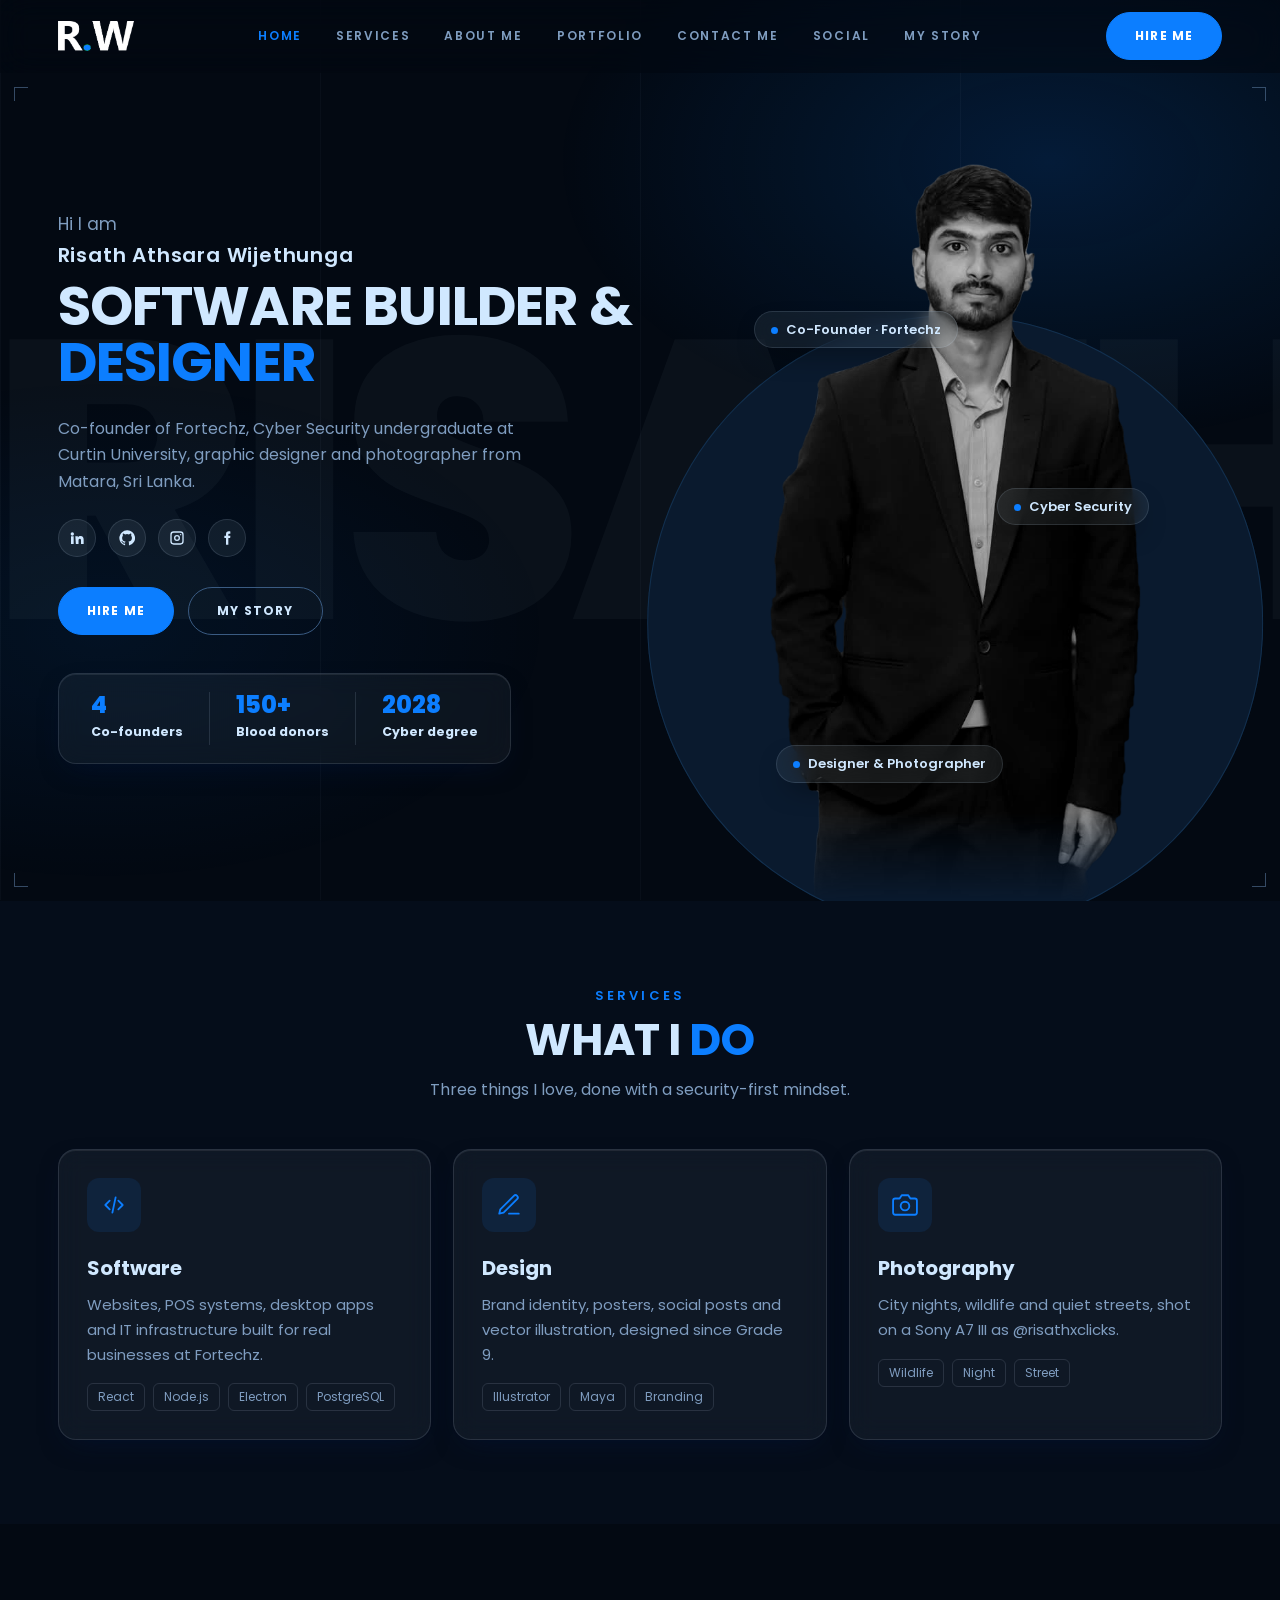
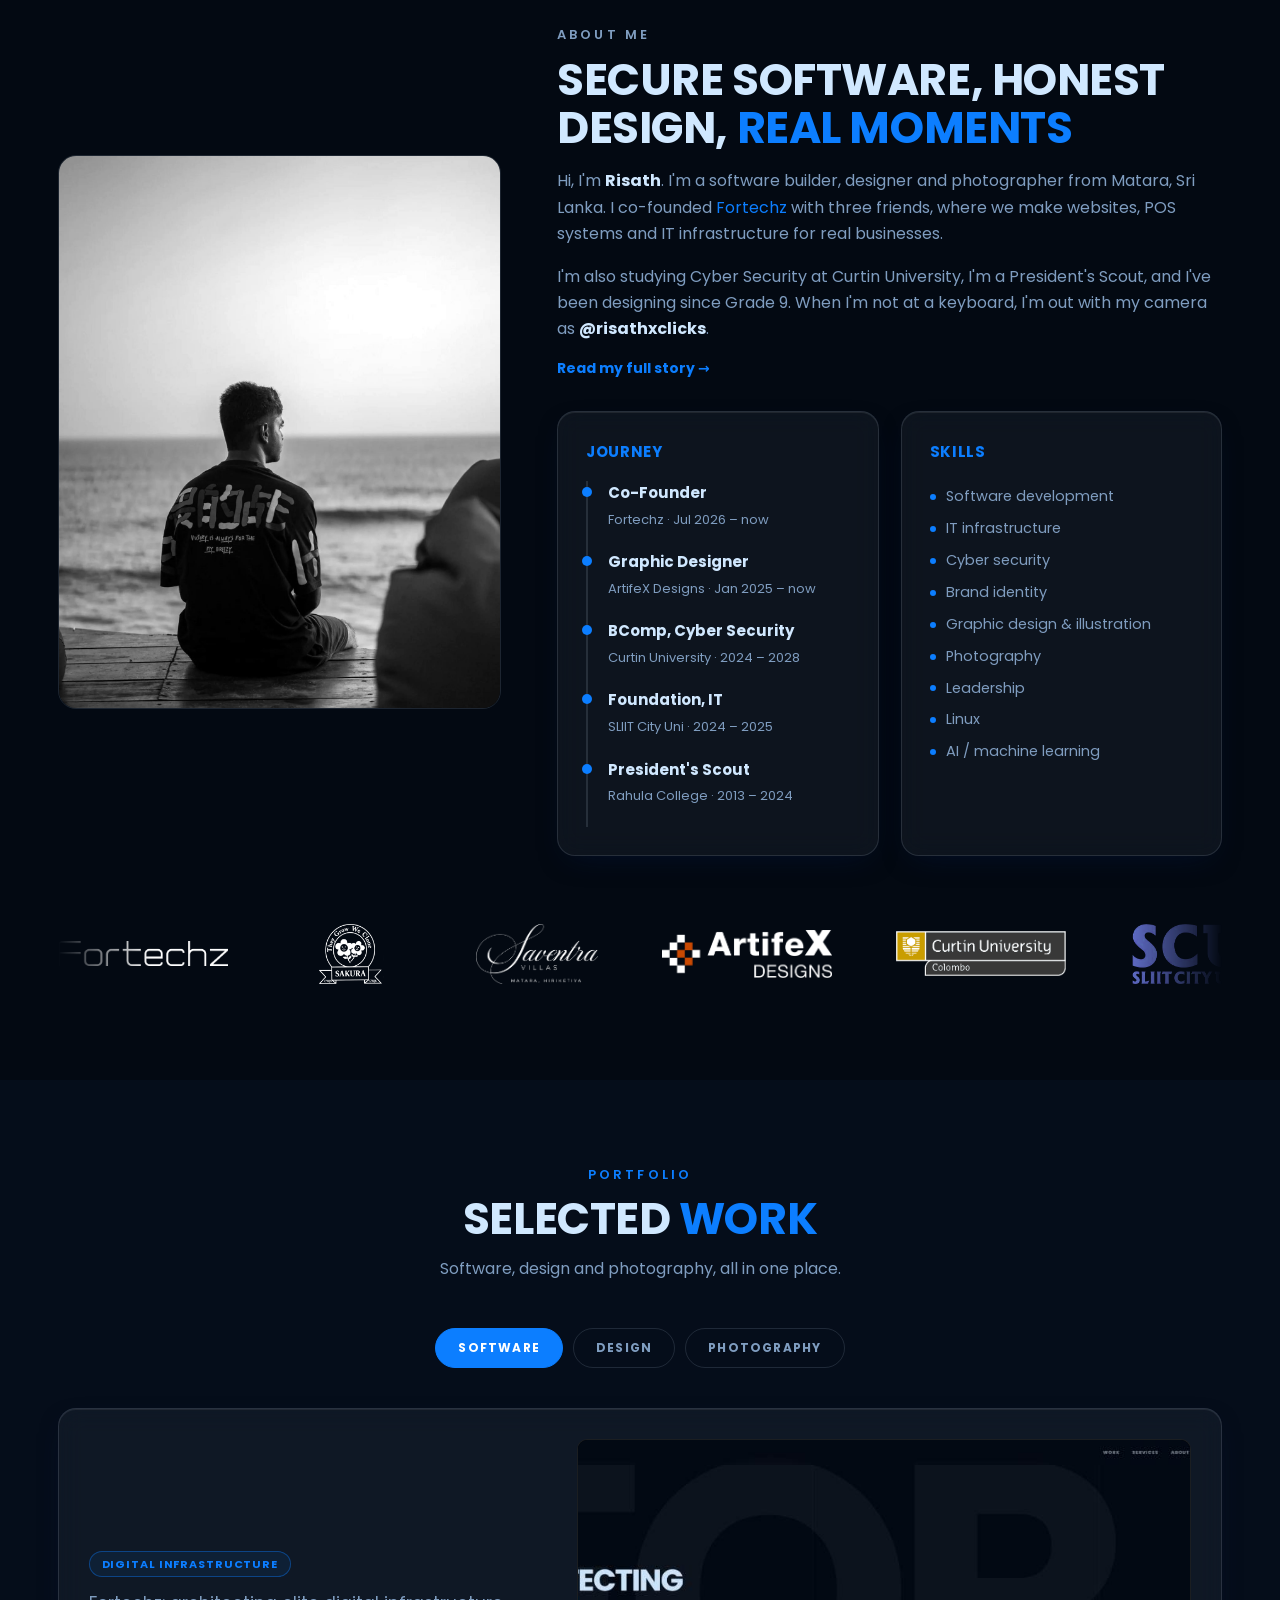
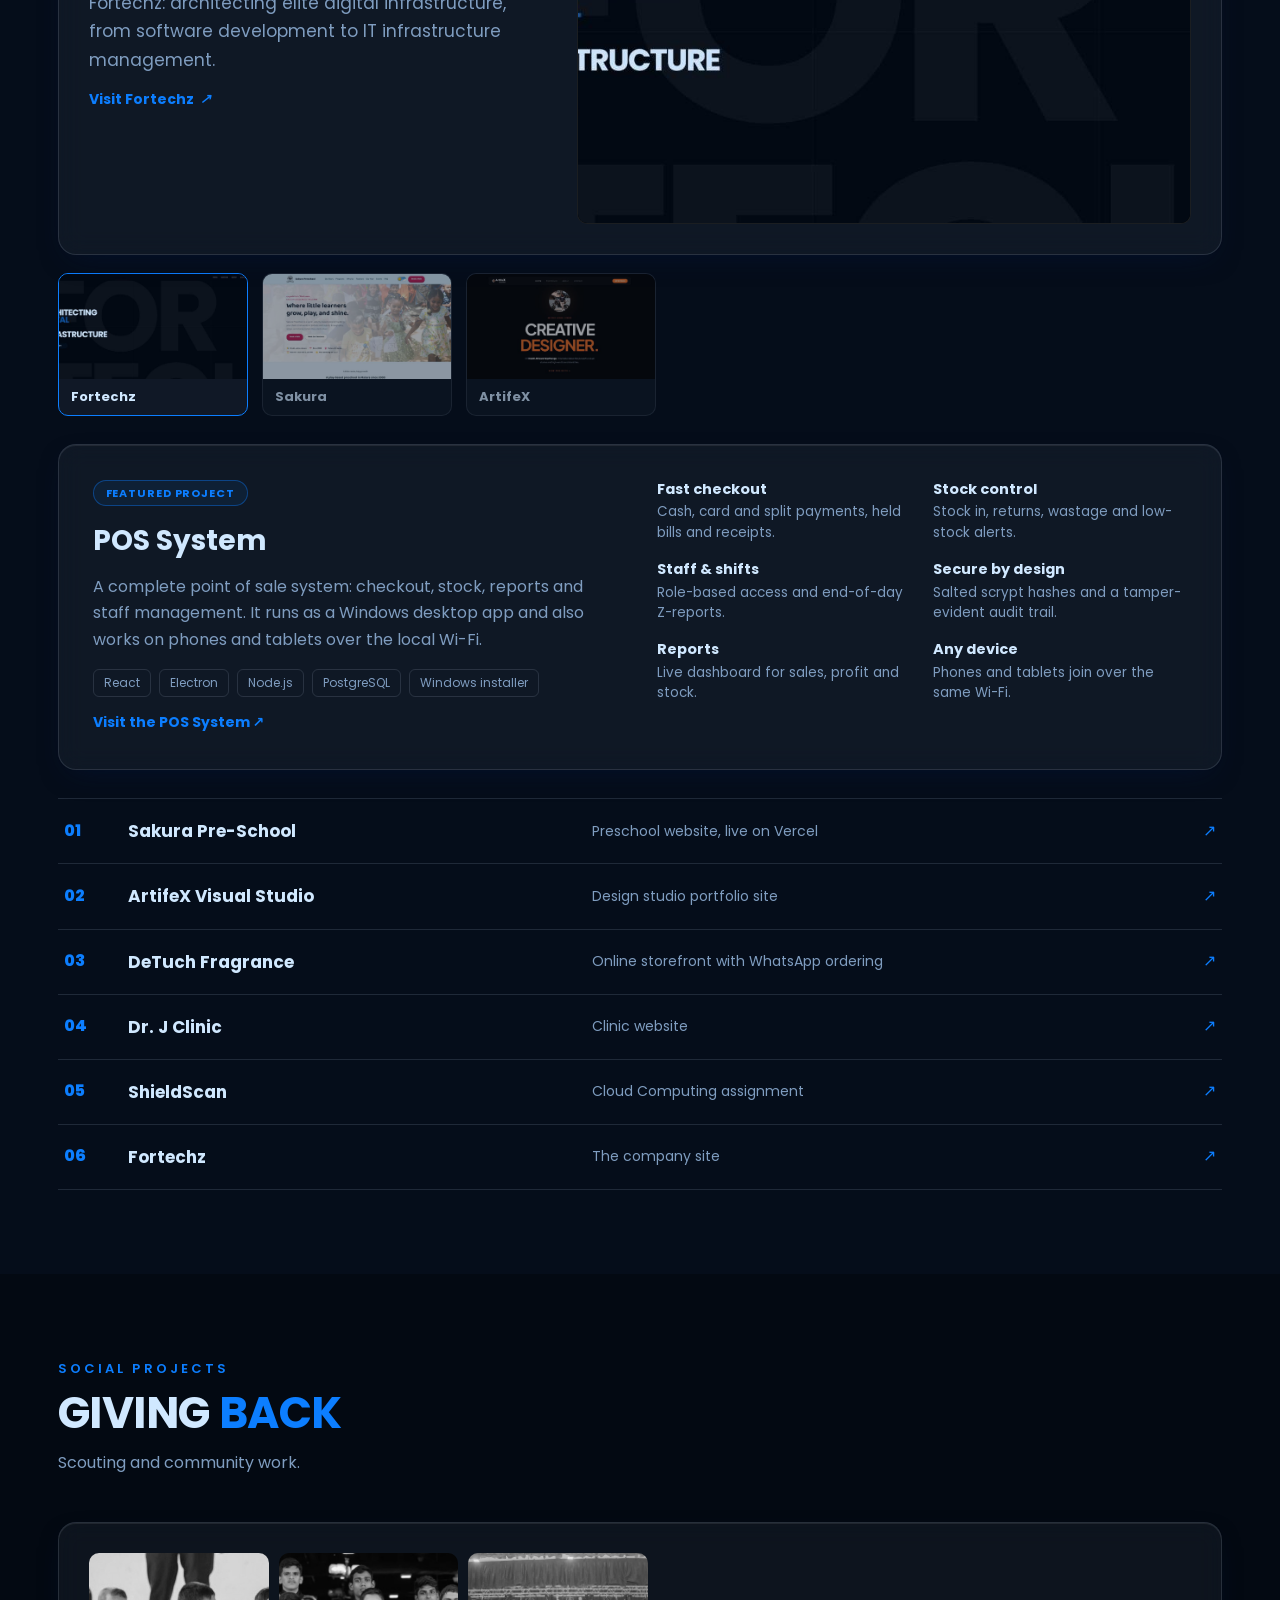
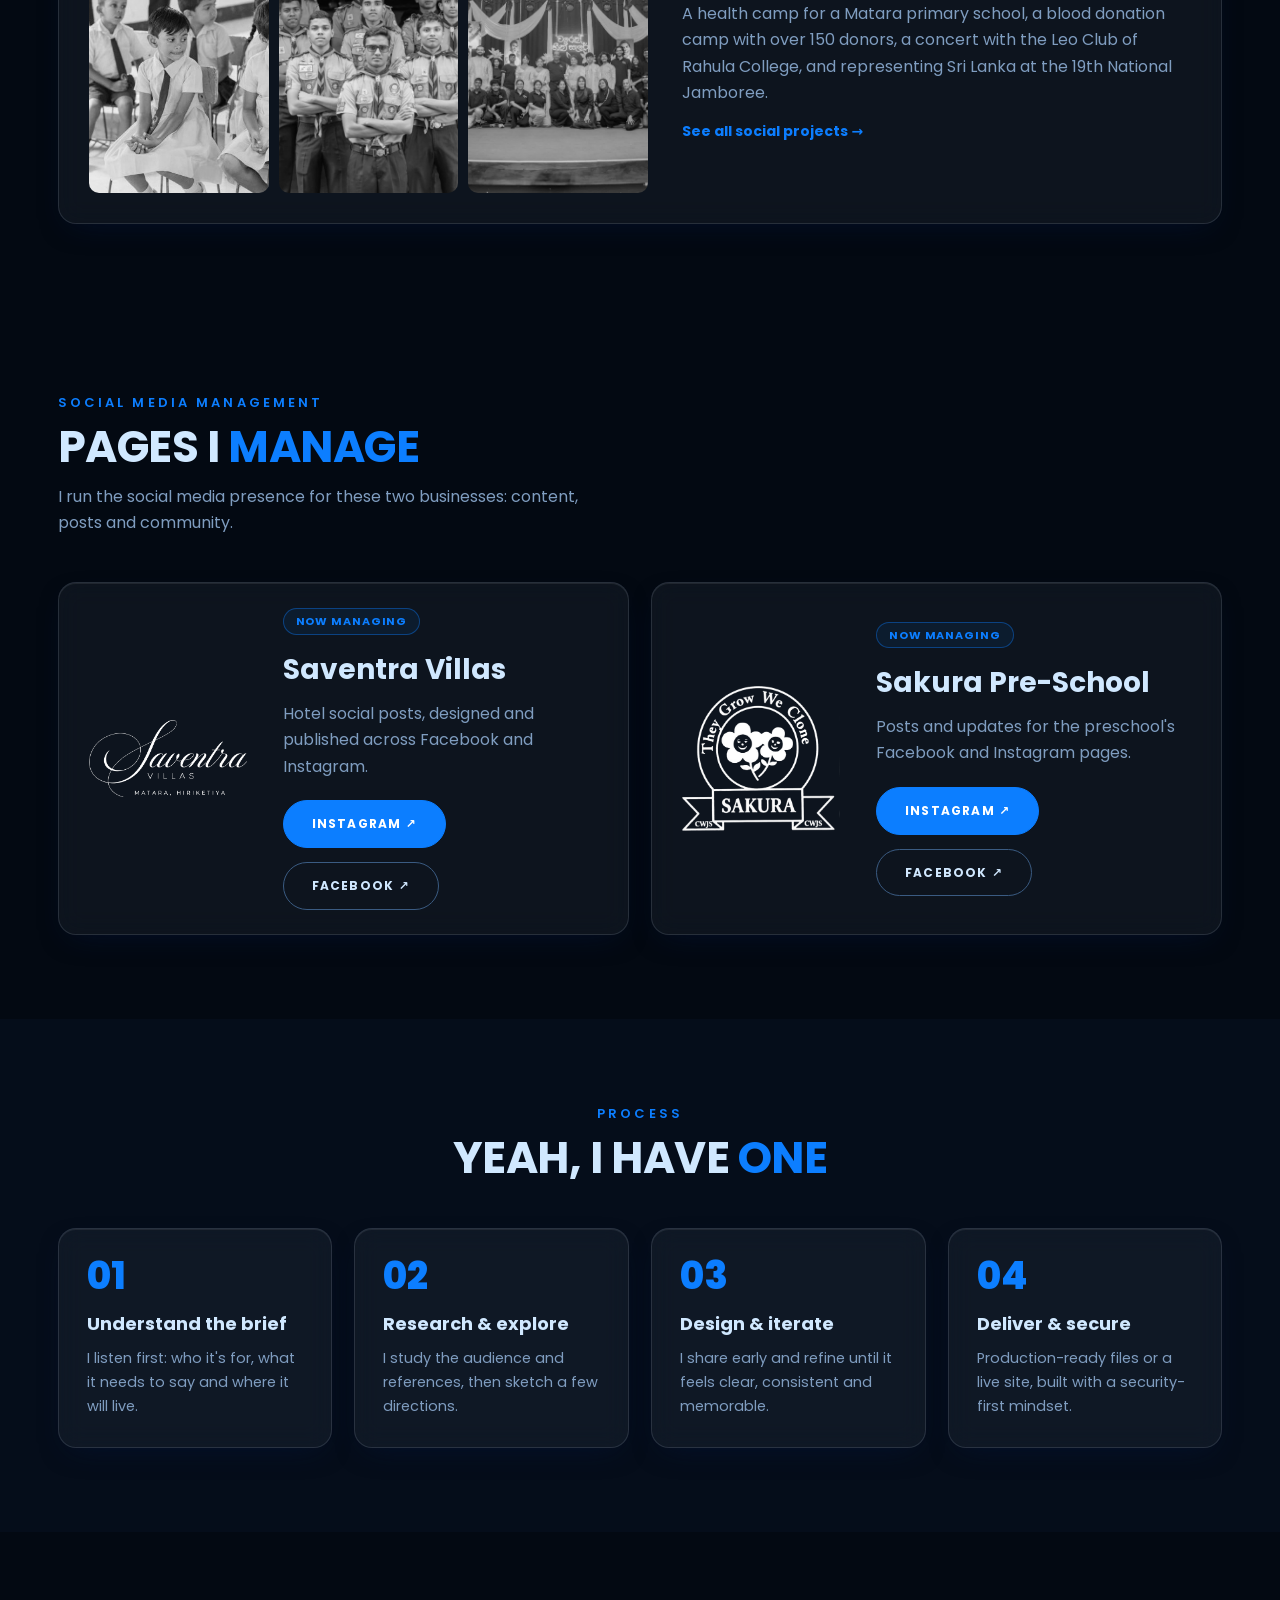
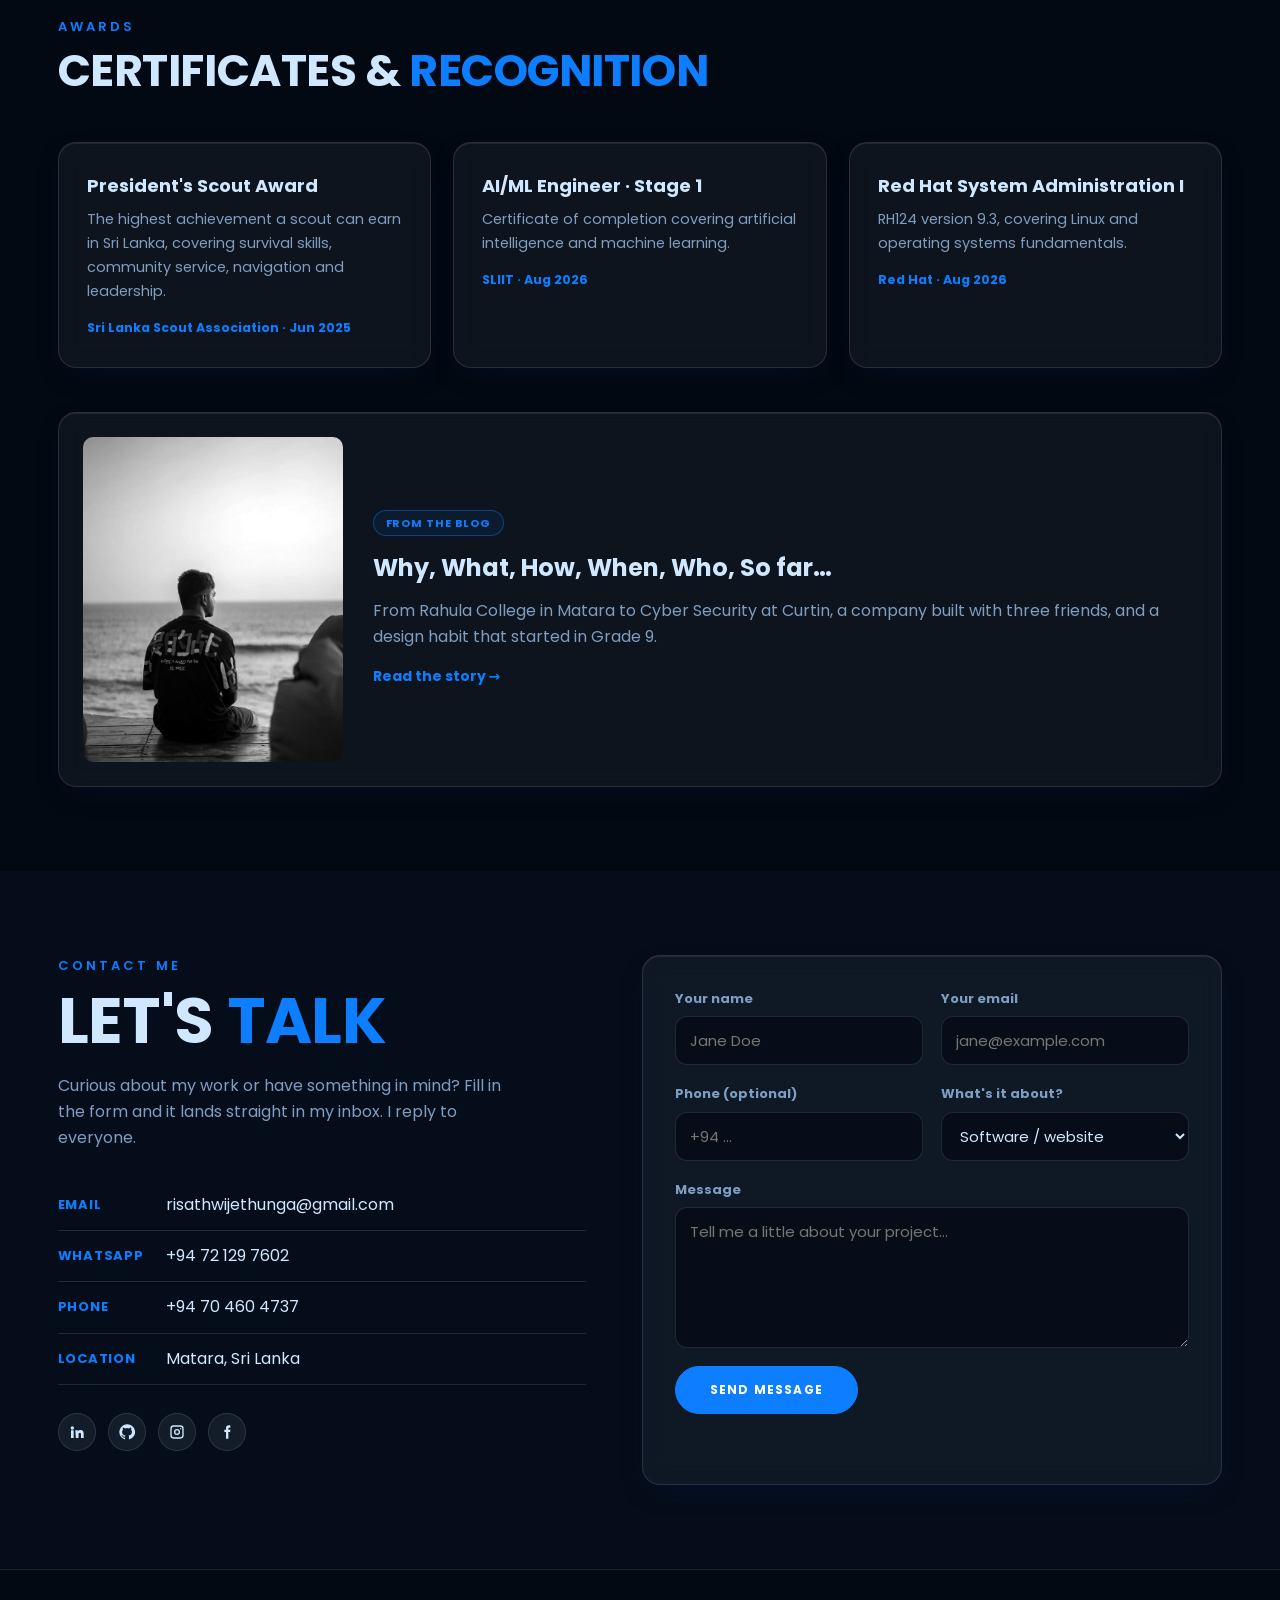
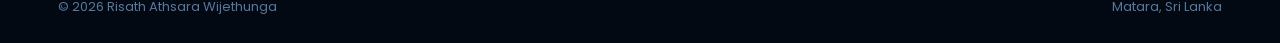
==== index.html @ 49d42651 "Redesign portfolio" ====
<!doctype html>
<html lang="en"><head><meta charset="utf-8"><meta name="viewport" content="width=device-width,initial-scale=1">
<title>Risath Athsara Wijethunga | Portfolio 2026</title>
<meta name="description" content="Risath Athsara Wijethunga is the co-founder of Fortechz, a Cyber Security undergraduate at Curtin University, graphic designer and photographer from Sri Lanka.">
<meta name="author" content="Risath Athsara Wijethunga">
<meta name="theme-color" content="#030912">
<link rel="icon" href="favicon.ico" sizes="any"><link rel="icon" type="image/svg+xml" href="assets/brand/favicon.svg">
<link rel="apple-touch-icon" sizes="180x180" href="assets/brand/apple-touch-icon.png"><link rel="manifest" href="site.webmanifest">
<meta property="og:type" content="website"><meta property="og:title" content="Risath Athsara Wijethunga | Portfolio 2026">
<meta property="og:description" content="Software, design and photography from Sri Lanka."><link rel="preconnect" href="https://fonts.googleapis.com"><link rel="preconnect" href="https://fonts.gstatic.com" crossorigin>
<link href="https://fonts.googleapis.com/css2?family=Poppins:wght@400;500;600;700;800&display=swap" rel="stylesheet">
<link rel="stylesheet" href="main.css">
<!-- seo:start (generated by build-seo.py, do not edit by hand) -->
<link rel="canonical" href="https://risath-portfolio.vercel.app/">
<meta property="og:url" content="https://risath-portfolio.vercel.app/">
<meta property="og:image" content="https://risath-portfolio.vercel.app/assets/brand/og-image.png">
<meta property="og:image:secure_url" content="https://risath-portfolio.vercel.app/assets/brand/og-image.png">
<meta name="twitter:image" content="https://risath-portfolio.vercel.app/assets/brand/og-image.png">
<script type="application/ld+json">{
 "@context": "https://schema.org",
 "@graph": [
  {
   "@type": "WebSite",
   "@id": "https://risath-portfolio.vercel.app/#website",
   "url": "https://risath-portfolio.vercel.app/",
   "name": "Risath Athsara Wijethunga",
   "description": "Risath Athsara Wijethunga is the co-founder of Fortechz, a Cyber Security undergraduate at Curtin University, graphic designer and photographer from Sri Lanka.",
   "inLanguage": "en",
   "publisher": {
    "@id": "https://risath-portfolio.vercel.app/#risath"
   }
  },
  {
   "@type": "ProfilePage",
   "@id": "https://risath-portfolio.vercel.app/#profile",
   "url": "https://risath-portfolio.vercel.app/",
   "name": "Risath Athsara Wijethunga | Co-Founder of Fortechz",
   "isPartOf": {
    "@id": "https://risath-portfolio.vercel.app/#website"
   },
   "mainEntity": {
    "@id": "https://risath-portfolio.vercel.app/#risath"
   },
   "dateModified": "2026-10-18",
   "primaryImageOfPage": {
    "@type": "ImageObject",
    "url": "https://risath-portfolio.vercel.app/assets/brand/og-image.png",
    "width": 1200,
    "height": 630
   }
  },
  {
   "@type": "Person",
   "@id": "https://risath-portfolio.vercel.app/#risath",
   "name": "Risath Athsara Wijethunga",
   "alternateName": [
    "Risath Wijethunga",
    "R.W",
    "risathxclicks"
   ],
   "jobTitle": "Co-Founder of Fortechz",
   "description": "Risath Athsara Wijethunga is the co-founder of Fortechz, a Cyber Security undergraduate at Curtin University, graphic designer and photographer from Sri Lanka.",
   "url": "https://risath-portfolio.vercel.app/",
   "image": "https://risath-portfolio.vercel.app/assets/brand/og-image.png",
   "email": "mailto:risathwijethunga@gmail.com",
   "telephone": "+94704604737",
   "address": {
    "@type": "PostalAddress",
    "addressLocality": "Matara",
    "addressRegion": "Southern Province",
    "addressCountry": "LK"
   },
   "worksFor": {
    "@id": "https://risath-portfolio.vercel.app/#fortechz"
   },
   "alumniOf": [
    {
     "@type": "CollegeOrUniversity",
     "name": "Curtin University"
    },
    {
     "@type": "CollegeOrUniversity",
     "name": "SLIIT City Uni"
    },
    {
     "@type": "School",
     "name": "Rahula College Matara"
    }
   ],
   "hasCredential": [
    {
     "@type": "EducationalOccupationalCredential",
     "name": "President's Scout Award",
     "recognizedBy": {
      "@type": "Organization",
      "name": "Sri Lanka Scout Association"
     }
    },
    {
     "@type": "EducationalOccupationalCredential",
     "name": "AI/ML Engineer - Stage 1",
     "recognizedBy": {
      "@type": "Organization",
      "name": "SLIIT"
     }
    },
    {
     "@type": "EducationalOccupationalCredential",
     "name": "Red Hat System Administration I (RH124)",
     "recognizedBy": {
      "@type": "Organization",
      "name": "Red Hat"
     }
    }
   ],
   "knowsAbout": [
    "Software development",
    "Digital infrastructure",
    "IT infrastructure management",
    "Cyber security",
    "Linux",
    "Java",
    "JavaScript",
    "React",
    "Node.js",
    "PostgreSQL",
    "Graphic design",
    "Brand identity",
    "Photography"
   ],
   "sameAs": [
    "https://www.linkedin.com/in/risath-athsara-wijethunga-007844340/",
    "https://github.com/RisathW",
    "https://www.instagram.com/risathxclicks/",
    "https://www.instagram.com/itz.r1sath",
    "https://www.facebook.com/profile.php?id=100069518536727",
    "https://fortechz.com/",
    "https://risathw.github.io/artifex.github.io/"
   ]
  },
  {
   "@type": "Organization",
   "@id": "https://risath-portfolio.vercel.app/#fortechz",
   "name": "Fortechz",
   "url": "https://fortechz.com/",
   "description": "Architecting elite digital infrastructure: software, websites and POS systems.",
   "founder": {
    "@id": "https://risath-portfolio.vercel.app/#risath"
   },
   "logo": "https://risath-portfolio.vercel.app/assets/logos/fortechz.png"
  },
  {
   "@type": "ItemList",
   "name": "Projects built at Fortechz",
   "itemListElement": [
    {
     "@type": "ListItem",
     "position": 1,
     "item": {
      "@type": "SoftwareApplication",
      "name": "POS System",
      "description": "Point of sale system with checkout, stock control, staff and shift management and reports, as a Windows desktop app that also works on phones and tablets.",
      "applicationCategory": "BusinessApplication",
      "operatingSystem": "Windows",
      "creator": {
       "@id": "https://risath-portfolio.vercel.app/#fortechz"
      }
     }
    },
    {
     "@type": "ListItem",
     "position": 2,
     "item": {
      "@type": "WebSite",
      "name": "Sakura Pre-School",
      "url": "https://sakura-pre-school.vercel.app/",
      "description": "Website for a play-based preschool in Matara, Sri Lanka.",
      "creator": {
       "@id": "https://risath-portfolio.vercel.app/#fortechz"
      }
     }
    },
    {
     "@type": "ListItem",
     "position": 3,
     "item": {
      "@type": "WebSite",
      "name": "ArtifeX Designs",
      "url": "https://risathw.github.io/artifex.github.io/",
      "description": "Graphic design studio portfolio website.",
      "creator": {
       "@id": "https://risath-portfolio.vercel.app/#fortechz"
      }
     }
    },
    {
     "@type": "ListItem",
     "position": 4,
     "item": {
      "@type": "WebSite",
      "name": "DeTuch Fragrance",
      "url": "https://risathw.github.io/DeTuch_Fragrance/",
      "description": "Online fragrance storefront with WhatsApp ordering.",
      "creator": {
       "@id": "https://risath-portfolio.vercel.app/#fortechz"
      }
     }
    }
   ]
  },
  {
   "@type": "ImageGallery",
   "name": "Visual portfolio: graphic design by Risath Athsara Wijethunga",
   "creator": {
    "@id": "https://risath-portfolio.vercel.app/#risath"
   },
   "image": [
    {
     "@type": "ImageObject",
     "contentUrl": "https://risath-portfolio.vercel.app/assets/work/kuweni.jpg",
     "name": "Kuweni The Musical",
     "caption": "Kuweni The Musical",
     "creator": {
      "@id": "https://risath-portfolio.vercel.app/#risath"
     }
    },
    {
     "@type": "ImageObject",
     "contentUrl": "https://risath-portfolio.vercel.app/assets/work/lewis-hamilton.jpg",
     "name": "Lewis Hamilton · Ferrari",
     "caption": "Lewis Hamilton · Ferrari",
     "creator": {
      "@id": "https://risath-portfolio.vercel.app/#risath"
     }
    },
    {
     "@type": "ImageObject",
     "contentUrl": "https://risath-portfolio.vercel.app/assets/work/saventra-stay.jpg",
     "name": "Saventra Villas · Stay With Us",
     "caption": "Saventra Villas · Stay With Us",
     "creator": {
      "@id": "https://risath-portfolio.vercel.app/#risath"
     }
    },
    {
     "@type": "ImageObject",
     "contentUrl": "https://risath-portfolio.vercel.app/assets/work/travel-destination-banner.jpg",
     "name": "Travel Destination",
     "caption": "Travel Destination",
     "creator": {
      "@id": "https://risath-portfolio.vercel.app/#risath"
     }
    },
    {
     "@type": "ImageObject",
     "contentUrl": "https://risath-portfolio.vercel.app/assets/work/rahula-scout-jamboree.jpg",
     "name": "Rahula Scout Contingent",
     "caption": "Rahula Scout Contingent",
     "creator": {
      "@id": "https://risath-portfolio.vercel.app/#risath"
     }
    },
    {
     "@type": "ImageObject",
     "contentUrl": "https://risath-portfolio.vercel.app/assets/work/maduranga-dance-academy.jpg",
     "name": "Maduranga Dance Academy",
     "caption": "Maduranga Dance Academy",
     "creator": {
      "@id": "https://risath-portfolio.vercel.app/#risath"
     }
    },
    {
     "@type": "ImageObject",
     "contentUrl": "https://risath-portfolio.vercel.app/assets/work/saventra-home.jpg",
     "name": "Saventra Villas · Feel At Home",
     "caption": "Saventra Villas · Feel At Home",
     "creator": {
      "@id": "https://risath-portfolio.vercel.app/#risath"
     }
    },
    {
     "@type": "ImageObject",
     "contentUrl": "https://risath-portfolio.vercel.app/assets/work/supra.jpg",
     "name": "Supra MK4",
     "caption": "Supra MK4",
     "creator": {
      "@id": "https://risath-portfolio.vercel.app/#risath"
     }
    },
    {
     "@type": "ImageObject",
     "contentUrl": "https://risath-portfolio.vercel.app/assets/work/rahula-band-certificate.jpg",
     "name": "Rahula Western Band",
     "caption": "Rahula Western Band",
     "creator": {
      "@id": "https://risath-portfolio.vercel.app/#risath"
     }
    },
    {
     "@type": "ImageObject",
     "contentUrl": "https://risath-portfolio.vercel.app/assets/work/dilshan.jpg",
     "name": "Dilshan Abeygunawardana",
     "caption": "Dilshan Abeygunawardana",
     "creator": {
      "@id": "https://risath-portfolio.vercel.app/#risath"
     }
    },
    {
     "@type": "ImageObject",
     "contentUrl": "https://risath-portfolio.vercel.app/assets/work/illustrator-art.jpg",
     "name": "Illustrator Art",
     "caption": "Illustrator Art",
     "creator": {
      "@id": "https://risath-portfolio.vercel.app/#risath"
     }
    }
   ]
  },
  {
   "@type": "ImageGallery",
   "name": "Photography by @risathxclicks",
   "creator": {
    "@id": "https://risath-portfolio.vercel.app/#risath"
   },
   "image": [
    {
     "@type": "ImageObject",
     "contentUrl": "https://risath-portfolio.vercel.app/assets/photography/dsc03773.jpg",
     "name": "Jeep safari",
     "caption": "Jeep safari",
     "creator": {
      "@id": "https://risath-portfolio.vercel.app/#risath"
     }
    },
    {
     "@type": "ImageObject",
     "contentUrl": "https://risath-portfolio.vercel.app/assets/photography/dsc03840.jpg",
     "name": "Gentle giant",
     "caption": "Gentle giant",
     "creator": {
      "@id": "https://risath-portfolio.vercel.app/#risath"
     }
    },
    {
     "@type": "ImageObject",
     "contentUrl": "https://risath-portfolio.vercel.app/assets/photography/dsc03472.jpg",
     "name": "Night market",
     "caption": "Night market",
     "creator": {
      "@id": "https://risath-portfolio.vercel.app/#risath"
     }
    },
    {
     "@type": "ImageObject",
     "contentUrl": "https://risath-portfolio.vercel.app/assets/photography/dsc03599.jpg",
     "name": "Vesak lanterns",
     "caption": "Vesak lanterns",
     "creator": {
      "@id": "https://risath-portfolio.vercel.app/#risath"
     }
    },
    {
     "@type": "ImageObject",
     "contentUrl": "https://risath-portfolio.vercel.app/assets/photography/dsc03462.jpg",
     "name": "Promenade lights",
     "caption": "Promenade lights",
     "creator": {
      "@id": "https://risath-portfolio.vercel.app/#risath"
     }
    },
    {
     "@type": "ImageObject",
     "contentUrl": "https://risath-portfolio.vercel.app/assets/photography/dsc03439.jpg",
     "name": "Street at dusk",
     "caption": "Street at dusk",
     "creator": {
      "@id": "https://risath-portfolio.vercel.app/#risath"
     }
    },
    {
     "@type": "ImageObject",
     "contentUrl": "https://risath-portfolio.vercel.app/assets/photography/dsc03443.jpg",
     "name": "Evening ride by the sea",
     "caption": "Evening ride by the sea",
     "creator": {
      "@id": "https://risath-portfolio.vercel.app/#risath"
     }
    },
    {
     "@type": "ImageObject",
     "contentUrl": "https://risath-portfolio.vercel.app/assets/photography/dsc03494.jpg",
     "name": "City after dark",
     "caption": "City after dark",
     "creator": {
      "@id": "https://risath-portfolio.vercel.app/#risath"
     }
    },
    {
     "@type": "ImageObject",
     "contentUrl": "https://risath-portfolio.vercel.app/assets/photography/dsc03630.jpg",
     "name": "Lantern glow",
     "caption": "Lantern glow",
     "creator": {
      "@id": "https://risath-portfolio.vercel.app/#risath"
     }
    },
    {
     "@type": "ImageObject",
     "contentUrl": "https://risath-portfolio.vercel.app/assets/photography/dsc03860.jpg",
     "name": "Framing the lake",
     "caption": "Framing the lake",
     "creator": {
      "@id": "https://risath-portfolio.vercel.app/#risath"
     }
    }
   ]
  }
 ]
}</script>
<!-- seo:end -->
</head><body>
<a class="skip" href="#services">Skip to content</a>
<header class="nav"><div class="wrap">
 <a href="index.html" class="logo" aria-label="Home"><img src="assets/brand/logo-mark-blue.png" alt="R.W"></a>
 <nav class="menu" id="menu" aria-label="Main"><a href="#home">Home</a><a href="#services">Services</a><a href="#about">About me</a><a href="#portfolio">Portfolio</a><a href="#contact">Contact me</a><a href="social.html">Social</a><a href="blog.html">My story</a></nav>
 <a class="btn" href="#contact">Hire Me</a>
 <button class="burger" id="burger" aria-label="Menu" aria-expanded="false"><i></i><i></i></button>
</div></header>

<main>
<section id="home" class="hero"><span class="ghostw" aria-hidden="true">RISATH</span><div class="wrap">
 <div>
  <p class="hi">Hi I am</p>
  <p class="name">Risath Athsara Wijethunga</p>
  <h1 class="role">Software Builder &amp; <span>Designer</span></h1>
  <p class="lead">Co-founder of Fortechz, Cyber Security undergraduate at Curtin University, graphic designer and photographer from Matara, Sri Lanka.</p>
  <div class="soc"><a href="https://www.linkedin.com/in/risath-athsara-wijethunga-007844340/" target="_blank" rel="noopener" aria-label="LinkedIn"><svg viewBox="0 0 24 24"><path d="M4.98 3.5a2.5 2.5 0 11-.02 5 2.5 2.5 0 01.02-5zM3 9.5h4V21H3zM9.5 9.5h3.8v1.6h.1c.5-1 1.8-2 3.8-2 4 0 4.8 2.6 4.8 6V21h-4v-5.1c0-1.2 0-2.8-1.7-2.8s-2 1.3-2 2.7V21h-4z"/></svg></a><a href="https://github.com/RisathW" target="_blank" rel="noopener" aria-label="GitHub"><svg viewBox="0 0 24 24"><path d="M12 .5a11.5 11.5 0 00-3.64 22.41c.58.1.79-.25.79-.56v-2c-3.2.7-3.88-1.37-3.88-1.37-.52-1.33-1.28-1.69-1.28-1.69-1.04-.71.08-.7.08-.7 1.15.08 1.76 1.19 1.76 1.19 1.03 1.76 2.7 1.25 3.35.96.1-.75.4-1.25.73-1.54-2.55-.29-5.24-1.28-5.24-5.68 0-1.25.45-2.28 1.19-3.08-.12-.29-.52-1.46.11-3.05 0 0 .97-.31 3.17 1.18a11 11 0 015.78 0c2.2-1.49 3.17-1.18 3.17-1.18.63 1.59.23 2.76.11 3.05.74.8 1.19 1.83 1.19 3.08 0 4.41-2.7 5.38-5.26 5.67.41.36.78 1.06.78 2.14v3.17c0 .31.21.67.8.56A11.5 11.5 0 0012 .5z"/></svg></a><a href="https://www.instagram.com/itz.r1sath" target="_blank" rel="noopener" aria-label="Instagram"><svg viewBox="0 0 24 24"><path d="M7 2h10a5 5 0 015 5v10a5 5 0 01-5 5H7a5 5 0 01-5-5V7a5 5 0 015-5zm0 2a3 3 0 00-3 3v10a3 3 0 003 3h10a3 3 0 003-3V7a3 3 0 00-3-3zm5 3.5A4.5 4.5 0 1112 16.5 4.5 4.5 0 0112 7.5zm0 2A2.5 2.5 0 1012 14.5 2.5 2.5 0 0012 9.5zM17.5 6a1 1 0 110 2 1 1 0 010-2z"/></svg></a><a href="https://www.facebook.com/profile.php?id=100069518536727" target="_blank" rel="noopener" aria-label="Facebook"><svg viewBox="0 0 24 24"><path d="M14 8.5V6.8c0-.8.2-1.3 1.4-1.3H17V2.2C16.7 2.2 15.7 2 14.6 2 12.2 2 10.5 3.5 10.5 6.2v2.3H8V12h2.5v10H14V12h2.7l.4-3.5z"/></svg></a></div>
  <div class="cta"><a class="btn" href="#contact">Hire Me</a><a class="btn line" href="blog.html">My Story</a></div>
  <div class="stats"><div><b>4</b><span>Co-founders</span></div><div><b>150+</b><span>Blood donors</span></div><div><b>2028</b><span>Cyber degree</span></div></div>
 </div>
 <div class="portrait">
  <img src="assets/images/photo-hero.png" alt="Risath Athsara Wijethunga">
  <span class="badge b1">Co-Founder · Fortechz</span><span class="badge b2">Cyber Security</span><span class="badge b3">Designer &amp; Photographer</span>
 </div>
</div></section>

<section id="services" class="alt"><div class="wrap">
 <div class="head mid rv"><p class="eyebrow">Services</p><h2 class="h2">What I <em>do</em></h2><p class="sub">Three things I love, done with a security-first mindset.</p></div>
 <div class="grid3">
  <article class="card svc hov rv"><span class="ico"><svg viewBox="0 0 24 24"><path d="M8 8l-4 4 4 4M16 8l4 4-4 4M13.5 5l-3 14"/></svg></span><h3>Software</h3><p>Websites, POS systems, desktop apps and IT infrastructure built for real businesses at Fortechz.</p><div class="chips"><span>React</span><span>Node.js</span><span>Electron</span><span>PostgreSQL</span></div></article>
  <article class="card svc hov rv"><span class="ico"><svg viewBox="0 0 24 24"><path d="M12 20h9"/><path d="M16.5 3.5a2.1 2.1 0 013 3L7 19l-4 1 1-4z"/></svg></span><h3>Design</h3><p>Brand identity, posters, social posts and vector illustration, designed since Grade 9.</p><div class="chips"><span>Illustrator</span><span>Maya</span><span>Branding</span></div></article>
  <article class="card svc hov rv"><span class="ico"><svg viewBox="0 0 24 24"><path d="M23 19a2 2 0 01-2 2H3a2 2 0 01-2-2V8a2 2 0 012-2h4l2-3h6l2 3h4a2 2 0 012 2z"/><circle cx="12" cy="13" r="4"/></svg></span><h3>Photography</h3><p>City nights, wildlife and quiet streets, shot on a Sony A7 III as @risathxclicks.</p><div class="chips"><span>Wildlife</span><span>Night</span><span>Street</span></div></article>
 </div>
</div></section>

<section id="about"><div class="wrap">
 <div class="about">
  <figure class="rv"><img src="assets/images/sunset-gray.jpg" alt="Risath looking out at the sea at sunset" loading="lazy"></figure>
  <div class="rv">
   <p class="eyebrow">About me</p><h2 class="h2">Secure software, honest design, <em>real moments</em></h2>
   <p>Hi, I'm <b>Risath</b>. I'm a software builder, designer and photographer from Matara, Sri Lanka. I co-founded <a href="https://fortechz.com/" target="_blank" rel="noopener">Fortechz</a> with three friends, where we make websites, POS systems and IT infrastructure for real businesses.</p>
   <p>I'm also studying Cyber Security at Curtin University, I'm a President's Scout, and I've been designing since Grade 9. When I'm not at a keyboard, I'm out with my camera as <b>@risathxclicks</b>.</p>
   <a class="more" href="blog.html">Read my full story →</a>
   <div class="two">
    <div class="card"><h4>JOURNEY</h4><ul class="tl">
     <li><b>Co-Founder</b><span>Fortechz · Jul 2026 – now</span></li>
     <li><b>Graphic Designer</b><span>ArtifeX Designs · Jan 2025 – now</span></li>
     <li><b>BComp, Cyber Security</b><span>Curtin University · 2024 – 2028</span></li>
     <li><b>Foundation, IT</b><span>SLIIT City Uni · 2024 – 2025</span></li>
     <li><b>President's Scout</b><span>Rahula College · 2013 – 2024</span></li></ul></div>
    <div class="card"><h4>SKILLS</h4><ul class="skl"><li>Software development</li><li>IT infrastructure</li><li>Cyber security</li><li>Brand identity</li><li>Graphic design &amp; illustration</li><li>Photography</li><li>Leadership</li><li>Linux</li><li>AI / machine learning</li></ul></div>
   </div>
  </div>
 </div>
 <div class="logos" aria-label="Worked with and studied at"><div class="track"><span class="lt"><img src="assets/logos/ondark/fortechz.png" alt="Fortechz"></span><span class="lt"><img src="assets/logos/ondark/sakura.png" alt="Sakura Pre-School"></span><span class="lt"><img src="assets/logos/ondark/saventra.png" alt="Saventra Villas"></span><span class="lt"><img src="assets/logos/ondark/artifex.png" alt="ArtifeX Designs"></span><span class="lt"><img src="assets/logos/ondark/curtin.png" alt="Curtin University"></span><span class="lt"><img src="assets/logos/ondark/scu.png" alt="SLIIT City Uni"></span><span class="lt"><img src="assets/logos/ondark/sliit.png" alt="SLIIT"></span><span class="lt"><img src="assets/logos/ondark/rahula.png" alt="Rahula College"></span><span class="lt"><img src="assets/logos/ondark/redhat.png" alt="Red Hat"></span><span class="lt"><img src="assets/logos/ondark/fortechz.png" aria-hidden="true" alt="Fortechz"></span><span class="lt"><img src="assets/logos/ondark/sakura.png" aria-hidden="true" alt="Sakura Pre-School"></span><span class="lt"><img src="assets/logos/ondark/saventra.png" aria-hidden="true" alt="Saventra Villas"></span><span class="lt"><img src="assets/logos/ondark/artifex.png" aria-hidden="true" alt="ArtifeX Designs"></span><span class="lt"><img src="assets/logos/ondark/curtin.png" aria-hidden="true" alt="Curtin University"></span><span class="lt"><img src="assets/logos/ondark/scu.png" aria-hidden="true" alt="SLIIT City Uni"></span><span class="lt"><img src="assets/logos/ondark/sliit.png" aria-hidden="true" alt="SLIIT"></span><span class="lt"><img src="assets/logos/ondark/rahula.png" aria-hidden="true" alt="Rahula College"></span><span class="lt"><img src="assets/logos/ondark/redhat.png" aria-hidden="true" alt="Red Hat"></span></div></div>
</div></section>

<section id="portfolio" class="alt"><div class="wrap">
 <div class="head mid rv"><p class="eyebrow">Portfolio</p><h2 class="h2">Selected <em>work</em></h2><p class="sub">Software, design and photography, all in one place.</p></div>
 <div class="tabs"><button class="on" data-t="t-sw">Software</button><button data-t="t-ds">Design</button><button data-t="t-ph">Photography</button></div>

 <div class="pane on" id="t-sw">
  <div class="card show">
   <div><span class="tagp" id="s-tag">Digital infrastructure</span><p id="s-text">Fortechz: architecting elite digital infrastructure, from software development to IT infrastructure management.</p><a class="more" id="s-link" href="https://fortechz.com/" target="_blank" rel="noopener">Visit Fortechz <i>↗</i></a></div>
   <div class="show-vis"><img id="s-img" src="assets/screenshots/fortechz.jpg" alt="Project screenshot"></div>
  </div>
  <div class="thumbs" id="thumbs">
   <button class="on" data-i="0"><img src="assets/screenshots/fortechz.jpg" alt=""><span>Fortechz</span></button>
   <button data-i="1"><img src="assets/screenshots/sakura.jpg" alt=""><span>Sakura</span></button>
   <button data-i="2"><img src="assets/screenshots/artifex.jpg" alt=""><span>ArtifeX</span></button>
  </div>
  <div class="card pos">
   <div><span class="tagp">Featured project</span><h3>POS System</h3>
    <p>A complete point of sale system: checkout, stock, reports and staff management. It runs as a Windows desktop app and also works on phones and tablets over the local Wi-Fi.</p>
    <div class="chips"><span>React</span><span>Electron</span><span>Node.js</span><span>PostgreSQL</span><span>Windows installer</span></div>
    <a class="more" href="https://fortechz.com/services/pos-systems/experience" target="_blank" rel="noopener">Visit the POS System ↗</a></div>
   <ul class="feat"><li><b>Fast checkout</b>Cash, card and split payments, held bills and receipts.</li><li><b>Stock control</b>Stock in, returns, wastage and low-stock alerts.</li><li><b>Staff &amp; shifts</b>Role-based access and end-of-day Z-reports.</li><li><b>Secure by design</b>Salted scrypt hashes and a tamper-evident audit trail.</li><li><b>Reports</b>Live dashboard for sales, profit and stock.</li><li><b>Any device</b>Phones and tablets join over the same Wi-Fi.</li></ul>
  </div>
  <div class="rows">
   <a href="https://sakura-pre-school.vercel.app/" target="_blank" rel="noopener"><i>01</i><b>Sakura Pre-School</b><span>Preschool website, live on Vercel</span><em>↗</em></a>
   <a href="https://risathw.github.io/artifex.github.io/" target="_blank" rel="noopener"><i>02</i><b>ArtifeX Visual Studio</b><span>Design studio portfolio site</span><em>↗</em></a>
   <a href="https://risathw.github.io/DeTuch_Fragrance/" target="_blank" rel="noopener"><i>03</i><b>DeTuch Fragrance</b><span>Online storefront with WhatsApp ordering</span><em>↗</em></a>
   <a href="https://github.com/RisathW/dr-j-clinic" target="_blank" rel="noopener"><i>04</i><b>Dr. J Clinic</b><span>Clinic website</span><em>↗</em></a>
   <a href="https://github.com/RisathW/ShieldScan" target="_blank" rel="noopener"><i>05</i><b>ShieldScan</b><span>Cloud Computing assignment</span><em>↗</em></a>
   <a href="https://fortechz.com/" target="_blank" rel="noopener"><i>06</i><b>Fortechz</b><span>The company site</span><em>↗</em></a>
  </div>
 </div>

 <div class="pane" id="t-ds"><div class="dgrid"><figure data-full="assets/work/kuweni.jpg"><img src="assets/work/kuweni.jpg" alt="Kuweni The Musical"><figcaption><b>Kuweni The Musical</b><span>Cover artwork</span></figcaption></figure><figure data-full="assets/work/lewis-hamilton.jpg"><img src="assets/work/lewis-hamilton.jpg" alt="Lewis Hamilton · Ferrari"><figcaption><b>Lewis Hamilton · Ferrari</b><span>Sports illustration</span></figcaption></figure><figure data-full="assets/work/saventra-stay.jpg"><img src="assets/work/saventra-stay.jpg" alt="Saventra Villas · Stay With Us"><figcaption><b>Saventra Villas · Stay With Us</b><span>Hotel social post</span></figcaption></figure><figure data-full="assets/work/travel-destination-banner.jpg"><img src="assets/work/travel-destination-banner.jpg" alt="Travel Destination"><figcaption><b>Travel Destination</b><span>Roll-up banner</span></figcaption></figure><figure data-full="assets/work/rahula-scout-jamboree.jpg"><img src="assets/work/rahula-scout-jamboree.jpg" alt="Rahula Scout Contingent"><figcaption><b>Rahula Scout Contingent</b><span>Asia-Pacific Jamboree poster</span></figcaption></figure><figure data-full="assets/work/maduranga-dance-academy.jpg"><img src="assets/work/maduranga-dance-academy.jpg" alt="Maduranga Dance Academy"><figcaption><b>Maduranga Dance Academy</b><span>CIDFA 2025 festival poster</span></figcaption></figure><figure data-full="assets/work/saventra-home.jpg"><img src="assets/work/saventra-home.jpg" alt="Saventra Villas · Feel At Home"><figcaption><b>Saventra Villas · Feel At Home</b><span>Hotel social post</span></figcaption></figure><figure data-full="assets/work/supra.jpg"><img src="assets/work/supra.jpg" alt="Supra MK4"><figcaption><b>Supra MK4</b><span>Automotive concept</span></figcaption></figure><figure data-full="assets/work/rahula-band-certificate.jpg"><img src="assets/work/rahula-band-certificate.jpg" alt="Rahula Western Band"><figcaption><b>Rahula Western Band</b><span>Certificate design</span></figcaption></figure><figure data-full="assets/work/dilshan.jpg"><img src="assets/work/dilshan.jpg" alt="Dilshan Abeygunawardana"><figcaption><b>Dilshan Abeygunawardana</b><span>Poster design</span></figcaption></figure><figure data-full="assets/work/illustrator-art.jpg"><img src="assets/work/illustrator-art.jpg" alt="Illustrator Art"><figcaption><b>Illustrator Art</b><span>Vector illustration</span></figcaption></figure></div></div>

 <div class="pane" id="t-ph">
  <div class="filters"><button class="on" data-f="all">All</button><button data-f="wildlife">Wildlife</button><button data-f="night">Night</button><button data-f="street">Street</button><button data-f="concept">Concept</button></div>
  <div class="pgrid"><figure data-cat="wildlife" data-full="assets/photography/dsc03773.jpg"><img src="assets/photography/dsc03773.jpg" alt="Jeep safari"><figcaption><b>Jeep safari</b></figcaption></figure><figure data-cat="wildlife" data-full="assets/photography/dsc03840.jpg"><img src="assets/photography/dsc03840.jpg" alt="Gentle giant"><figcaption><b>Gentle giant</b></figcaption></figure><figure data-cat="night" data-full="assets/photography/dsc03472.jpg"><img src="assets/photography/dsc03472.jpg" alt="Night market"><figcaption><b>Night market</b></figcaption></figure><figure data-cat="night" data-full="assets/photography/dsc03599.jpg"><img src="assets/photography/dsc03599.jpg" alt="Vesak lanterns"><figcaption><b>Vesak lanterns</b></figcaption></figure><figure data-cat="night" data-full="assets/photography/dsc03462.jpg"><img src="assets/photography/dsc03462.jpg" alt="Promenade lights"><figcaption><b>Promenade lights</b></figcaption></figure><figure data-cat="street" data-full="assets/photography/dsc03439.jpg"><img src="assets/photography/dsc03439.jpg" alt="Street at dusk"><figcaption><b>Street at dusk</b></figcaption></figure><figure data-cat="street" data-full="assets/photography/dsc03443.jpg"><img src="assets/photography/dsc03443.jpg" alt="Evening ride by the sea"><figcaption><b>Evening ride by the sea</b></figcaption></figure><figure data-cat="night" data-full="assets/photography/dsc03494.jpg"><img src="assets/photography/dsc03494.jpg" alt="City after dark"><figcaption><b>City after dark</b></figcaption></figure><figure data-cat="night" data-full="assets/photography/dsc03630.jpg"><img src="assets/photography/dsc03630.jpg" alt="Lantern glow"><figcaption><b>Lantern glow</b></figcaption></figure><figure data-cat="concept" data-full="assets/photography/dsc03860.jpg"><img src="assets/photography/dsc03860.jpg" alt="Framing the lake"><figcaption><b>Framing the lake</b></figcaption></figure></div>
  <p class="center"><a class="btn line" href="https://www.instagram.com/risathxclicks/" target="_blank" rel="noopener">Follow @risathxclicks ↗</a></p>
 </div>
</div></section>

<section id="social"><div class="wrap">
 <div class="head rv"><p class="eyebrow">Social projects</p><h2 class="h2">Giving <em>back</em></h2><p class="sub">Scouting and community work.</p></div>
 <a class="card teaser hov rv" href="social.html">
  <div class="imgs"><img src="assets/social/health-camp-pupils.jpg" alt="Pupils at the health camp" loading="lazy"><img src="assets/social/blood-donation-scouts.jpg" alt="Scouts after the blood donation camp" loading="lazy"><img src="assets/social/waren-heen-sare-concert.jpg" alt="Waren Heen Sare concert team" loading="lazy"></div>
  <div><p>A health camp for a Matara primary school, a blood donation camp with over 150 donors, a concert with the Leo Club of Rahula College, and representing Sri Lanka at the 19th National Jamboree.</p><span class="more">See all social projects →</span></div>
 </a>
</div></section>

<section id="social-media"><div class="wrap">
 <div class="head rv"><p class="eyebrow">Social media management</p><h2 class="h2">Pages I <em>manage</em></h2><p class="sub">I run the social media presence for these two businesses: content, posts and community.</p></div>
 <div class="grid2">
  <div class="card sm hov rv">
   <div class="brand"><img src="assets/logos/ondark/saventra.png" alt="Saventra Villas logo" loading="lazy"></div>
   <div><span class="tagp">Now managing</span><h3>Saventra Villas</h3><p>Hotel social posts, designed and published across Facebook and Instagram.</p>
    <div class="cta"><a class="btn" href="https://www.instagram.com/saventravillas/" target="_blank" rel="noopener">Instagram ↗</a><a class="btn line" href="https://www.facebook.com/profile.php?id=61594021330257" target="_blank" rel="noopener">Facebook ↗</a></div></div>
  </div>
  <div class="card sm hov rv">
   <div class="brand"><img src="assets/logos/ondark/sakura.png" alt="Sakura Pre-School logo" loading="lazy"></div>
   <div><span class="tagp">Now managing</span><h3>Sakura Pre-School</h3><p>Posts and updates for the preschool's Facebook and Instagram pages.</p>
    <div class="cta"><a class="btn" href="https://www.instagram.com/sakurapreschool._/" target="_blank" rel="noopener">Instagram ↗</a><a class="btn line" href="https://www.facebook.com/profile.php?id=61560372808466" target="_blank" rel="noopener">Facebook ↗</a></div></div>
  </div>
 </div>
</div></section>

<section id="process" class="alt"><div class="wrap">
 <div class="head mid rv"><p class="eyebrow">Process</p><h2 class="h2">Yeah, I have <em>one</em></h2></div>
 <div class="grid4">
  <article class="card step rv"><em>01</em><h3>Understand the brief</h3><p>I listen first: who it's for, what it needs to say and where it will live.</p></article>
  <article class="card step rv"><em>02</em><h3>Research &amp; explore</h3><p>I study the audience and references, then sketch a few directions.</p></article>
  <article class="card step rv"><em>03</em><h3>Design &amp; iterate</h3><p>I share early and refine until it feels clear, consistent and memorable.</p></article>
  <article class="card step rv"><em>04</em><h3>Deliver &amp; secure</h3><p>Production-ready files or a live site, built with a security-first mindset.</p></article>
 </div>
</div></section>

<section id="awards"><div class="wrap">
 <div class="head rv"><p class="eyebrow">Awards</p><h2 class="h2">Certificates &amp; <em>recognition</em></h2></div>
 <div class="grid3">
  <article class="card award hov rv"><h3>President's Scout Award</h3><p>The highest achievement a scout can earn in Sri Lanka, covering survival skills, community service, navigation and leadership.</p><small>Sri Lanka Scout Association · Jun 2025</small></article>
  <article class="card award hov rv"><h3>AI/ML Engineer · Stage 1</h3><p>Certificate of completion covering artificial intelligence and machine learning.</p><small>SLIIT · Aug 2026</small></article>
  <article class="card award hov rv"><h3>Red Hat System Administration I</h3><p>RH124 version 9.3, covering Linux and operating systems fundamentals.</p><small>Red Hat · Aug 2026</small></article>
 </div>
 <a class="card story hov rv" href="blog.html" style="margin-top:44px"><img src="assets/images/sunset-gray.jpg" alt="" loading="lazy"><div><span class="tagp">From the blog</span><h3>Why, What, How, When, Who, So far…</h3><p>From Rahula College in Matara to Cyber Security at Curtin, a company built with three friends, and a design habit that started in Grade 9.</p><span class="more">Read the story →</span></div></a>
</div></section>

<section id="contact" class="alt contact"><div class="wrap">
 <div class="cgrid">
  <div class="rv">
   <p class="eyebrow">Contact me</p><h2 class="h2">Let's <em>talk</em></h2>
   <p class="csub">Curious about my work or have something in mind? Fill in the form and it lands straight in my inbox. I reply to everyone.</p>
   <ul class="cinfo">
    <li><span>Email</span><a href="mailto:risathwijethunga@gmail.com">risathwijethunga@gmail.com</a></li>
    <li><span>WhatsApp</span><a href="https://wa.me/94721297602" target="_blank" rel="noopener">+94 72 129 7602</a></li>
    <li><span>Phone</span><a href="tel:+94704604737">+94 70 460 4737</a></li>
    <li><span>Location</span>Matara, Sri Lanka</li>
   </ul>
   <div class="soc"><a href="https://www.linkedin.com/in/risath-athsara-wijethunga-007844340/" target="_blank" rel="noopener" aria-label="LinkedIn"><svg viewBox="0 0 24 24"><path d="M4.98 3.5a2.5 2.5 0 11-.02 5 2.5 2.5 0 01.02-5zM3 9.5h4V21H3zM9.5 9.5h3.8v1.6h.1c.5-1 1.8-2 3.8-2 4 0 4.8 2.6 4.8 6V21h-4v-5.1c0-1.2 0-2.8-1.7-2.8s-2 1.3-2 2.7V21h-4z"/></svg></a><a href="https://github.com/RisathW" target="_blank" rel="noopener" aria-label="GitHub"><svg viewBox="0 0 24 24"><path d="M12 .5a11.5 11.5 0 00-3.64 22.41c.58.1.79-.25.79-.56v-2c-3.2.7-3.88-1.37-3.88-1.37-.52-1.33-1.28-1.69-1.28-1.69-1.04-.71.08-.7.08-.7 1.15.08 1.76 1.19 1.76 1.19 1.03 1.76 2.7 1.25 3.35.96.1-.75.4-1.25.73-1.54-2.55-.29-5.24-1.28-5.24-5.68 0-1.25.45-2.28 1.19-3.08-.12-.29-.52-1.46.11-3.05 0 0 .97-.31 3.17 1.18a11 11 0 015.78 0c2.2-1.49 3.17-1.18 3.17-1.18.63 1.59.23 2.76.11 3.05.74.8 1.19 1.83 1.19 3.08 0 4.41-2.7 5.38-5.26 5.67.41.36.78 1.06.78 2.14v3.17c0 .31.21.67.8.56A11.5 11.5 0 0012 .5z"/></svg></a><a href="https://www.instagram.com/itz.r1sath" target="_blank" rel="noopener" aria-label="Instagram"><svg viewBox="0 0 24 24"><path d="M7 2h10a5 5 0 015 5v10a5 5 0 01-5 5H7a5 5 0 01-5-5V7a5 5 0 015-5zm0 2a3 3 0 00-3 3v10a3 3 0 003 3h10a3 3 0 003-3V7a3 3 0 00-3-3zm5 3.5A4.5 4.5 0 1112 16.5 4.5 4.5 0 0112 7.5zm0 2A2.5 2.5 0 1012 14.5 2.5 2.5 0 0012 9.5zM17.5 6a1 1 0 110 2 1 1 0 010-2z"/></svg></a><a href="https://www.facebook.com/profile.php?id=100069518536727" target="_blank" rel="noopener" aria-label="Facebook"><svg viewBox="0 0 24 24"><path d="M14 8.5V6.8c0-.8.2-1.3 1.4-1.3H17V2.2C16.7 2.2 15.7 2 14.6 2 12.2 2 10.5 3.5 10.5 6.2v2.3H8V12h2.5v10H14V12h2.7l.4-3.5z"/></svg></a></div>
  </div>
  <form class="card cform rv" id="cform" action="https://formsubmit.co/ajax/risathwijethunga@gmail.com" method="POST">
   <div class="row2">
    <label>Your name<input type="text" name="name" required autocomplete="name" placeholder="Jane Doe"></label>
    <label>Your email<input type="email" name="email" required autocomplete="email" placeholder="jane@example.com"></label>
   </div>
   <div class="row2">
    <label>Phone (optional)<input type="tel" name="phone" autocomplete="tel" placeholder="+94 ..."></label>
    <label>What's it about?<select name="topic"><option>Software / website</option><option>Graphic design</option><option>Photography</option><option>Social media management</option><option>Something else</option></select></label>
   </div>
   <label>Message<textarea name="message" rows="5" required placeholder="Tell me a little about your project..."></textarea></label>
   <input type="text" name="_honey" tabindex="-1" autocomplete="off" aria-hidden="true" class="hp">
   <input type="hidden" name="_subject" value="New message from your portfolio">
   <input type="hidden" name="_template" value="table">
   <button class="btn" type="submit">Send message</button>
   <p class="fmsg" id="fmsg" role="status" aria-live="polite"></p>
  </form>
 </div>
</div></section>
</main>
<footer><div class="wrap"><span>&copy; 2026 Risath Athsara Wijethunga</span><span>Matara, Sri Lanka</span></div></footer>
<div class="lb" id="lb" aria-hidden="true"><img alt=""><button aria-label="Close">&#10005;</button></div>
<script src="main.js"></script>
</body></html>
---- main.css ----
/* Portfolio v3 — dark charcoal + orange, after the "Personal website | Portfolio" Figma template */
:root{
  --bg:#030912;--bg2:#050d1a;--card:rgba(208,232,255,.05);--card2:#0e2038;--line:rgba(208,232,255,.13);
  --tx:#d0e8ff;--mut:#7f9dc0;--dim:#58779c;
  --or:#0c7eff;--or2:#3d9bff;--orglow:rgba(12,126,255,.18);
  --r:18px;--max:1180px;
  --f:'Poppins','Segoe UI',system-ui,sans-serif;
}
*{box-sizing:border-box;margin:0;padding:0}
html{scroll-behavior:smooth;scroll-padding-top:84px}
body{background:var(--bg);color:var(--tx);font:400 16px/1.65 var(--f);-webkit-font-smoothing:antialiased;overflow-x:hidden}
body::before{
  content:"";position:fixed;inset:0;z-index:-1;pointer-events:none;
  background:
    linear-gradient(90deg,rgba(208,232,255,.03) 1px,transparent 1px) 0 0/25% 100%,
    radial-gradient(55% 45% at 82% 18%,rgba(12,126,255,.16),transparent 70%),
    radial-gradient(50% 40% at 8% 70%,rgba(12,126,255,.08),transparent 70%);
}
img{display:block;max-width:100%}
a{color:inherit;text-decoration:none}
ul,ol{list-style:none}
button{font:inherit;color:inherit;background:none;border:0;cursor:pointer}
:focus-visible{outline:2px solid var(--or);outline-offset:3px;border-radius:6px}
.skip{position:absolute;left:-999px;top:8px;background:var(--or);color:#fff;padding:8px 14px;border-radius:8px;z-index:200}
.skip:focus{left:8px}
.wrap{width:100%;max-width:1900px;margin-inline:auto;padding-inline:clamp(20px,4.5vw,84px)}

/* ---------- nav ---------- */
.nav{position:sticky;top:0;z-index:100;background:rgba(3,9,18,.55);backdrop-filter:blur(14px);border-bottom:1px solid transparent;transition:border-color .3s}
.nav.stuck{border-color:var(--line)}
.nav .wrap{display:flex;align-items:center;gap:32px;height:72px}
.logo img{height:30px;width:auto}
.menu{display:flex;gap:34px;margin-inline:auto;font-size:14px;color:var(--mut)}
.menu a{position:relative;padding:6px 0;transition:color .2s}
.menu a:hover,.menu a.on{color:var(--or)}
.btn{display:inline-flex;align-items:center;gap:8px;padding:11px 26px;border-radius:6px;font-size:14px;font-weight:700;background:var(--or);color:#fff;border:1px solid var(--or);transition:transform .2s,background .2s,box-shadow .2s}
.btn:hover{background:var(--or2);transform:translateY(-2px);box-shadow:0 10px 26px -10px var(--or)}
.btn.line{background:transparent;color:var(--tx);border-color:#3a5b82}
.btn.line:hover{border-color:var(--or);color:var(--or);box-shadow:none}
.burger{display:none;width:40px;height:40px;margin-left:auto;flex-direction:column;justify-content:center;gap:6px;align-items:center}
.burger i{width:22px;height:2px;background:var(--tx);transition:transform .3s}
.burger.open i:first-child{transform:translateY(4px) rotate(45deg)}
.burger.open i:last-child{transform:translateY(-4px) rotate(-45deg)}

/* ---------- hero ---------- */
.hero{min-height:calc(100svh - 72px);display:flex;align-items:stretch;padding:40px 0 0}
.hero .wrap{display:grid;grid-template-columns:1.05fr .95fr;align-items:end;gap:40px}
.hero .wrap>div:first-child{align-self:center;padding-bottom:40px}
.hi{color:var(--mut);font-size:17px}
.name{font-size:20px;font-weight:700;margin-bottom:6px}
.role{font-size:clamp(36px,4.3vw,66px);line-height:1.08;font-weight:800;color:var(--or);letter-spacing:-.02em;margin-bottom:26px}
.lead{max-width:470px;color:var(--mut);margin-bottom:24px}
.soc{display:flex;gap:12px;margin-bottom:30px}
.soc a{width:38px;height:38px;border-radius:50%;background:var(--card2);display:grid;place-items:center;transition:background .2s,transform .2s}
.soc a:hover{background:var(--or);transform:translateY(-3px)}
.soc svg{width:16px;height:16px;fill:var(--tx)}
.soc a:hover svg{fill:#fff}
.cta{display:flex;flex-wrap:wrap;gap:14px;margin-bottom:38px}
.stats{display:inline-grid;grid-template-columns:repeat(3,auto);background:var(--card);border-radius:10px;padding:18px 6px}
.stats div{padding:0 26px;border-left:1px solid var(--line)}
.stats div:first-child{border-left:0}
.stats b{display:block;color:var(--or);font-size:24px;font-weight:800;line-height:1.1}
.stats span{font-size:12.5px;font-weight:700}
.portrait{position:relative;justify-self:center;align-self:end;height:min(82svh,880px);aspect-ratio:541/1070}
.portrait::before{content:"";position:absolute;left:50%;bottom:-4%;width:165%;aspect-ratio:1;transform:translateX(-50%);border-radius:50%;background:#0a1a2e;box-shadow:0 0 0 1px #12304f inset}
.portrait img{position:absolute;inset:0;width:100%;height:100%;filter:grayscale(1) contrast(1.06);-webkit-mask-image:linear-gradient(#000 88%,transparent);mask-image:linear-gradient(#000 88%,transparent)}
.badge{position:absolute;background:var(--card2);border:1px solid var(--line);border-radius:999px;padding:7px 16px;font-size:13px;font-weight:700;white-space:nowrap;box-shadow:0 12px 30px -14px #000}
.badge::before{content:"";display:inline-block;width:7px;height:7px;border-radius:50%;background:var(--or);margin-right:8px}
.b1{left:-4%;top:20%}.b2{right:-2%;top:44%}.b3{left:2%;bottom:16%}

/* ---------- sections ---------- */
section{padding:84px 0}
.alt{background:var(--bg2)}
.eyebrow{color:var(--or);font-weight:700;font-size:13px;letter-spacing:.18em;text-transform:uppercase;margin-bottom:10px}
.h2{font-size:clamp(30px,4vw,44px);line-height:1.15;font-weight:800;letter-spacing:-.015em}
.h2 em{font-style:normal;color:var(--or)}
.sub{color:var(--mut);max-width:560px;margin-top:12px}
.head{margin-bottom:46px}
.head.mid{text-align:center}.head.mid .sub{margin-inline:auto}
.card{background:var(--card);border:1px solid var(--line);border-radius:var(--r);padding:28px;transition:border-color .25s,transform .25s}
a.card:hover,.card.hov:hover{border-color:var(--or);transform:translateY(-4px)}
.more{color:var(--or);font-weight:700;font-size:14px;display:inline-flex;gap:6px;margin-top:14px}
.more:hover{text-decoration:underline}
.tagp{display:inline-block;color:var(--or);border:1px solid rgba(12,126,255,.4);background:rgba(12,126,255,.08);border-radius:999px;padding:3px 12px;font-size:12px;font-weight:700;margin-bottom:12px}

/* services */
.grid3{display:grid;grid-template-columns:repeat(3,1fr);gap:22px}
.svc .ico{width:54px;height:54px;border-radius:12px;background:rgba(12,126,255,.1);display:grid;place-items:center;margin-bottom:20px}
.svc .ico svg{width:26px;height:26px;stroke:var(--or);fill:none;stroke-width:1.7;stroke-linecap:round;stroke-linejoin:round}
.svc h3{font-size:20px;margin-bottom:8px}
.svc p{color:var(--mut);font-size:15px}
.chips{display:flex;flex-wrap:wrap;gap:8px;margin-top:16px}
.chips span{font-size:12px;border:1px solid var(--line);border-radius:6px;padding:3px 10px;color:var(--mut)}

/* about */
.about{display:grid;grid-template-columns:.8fr 1.2fr;gap:56px;align-items:center}
.about figure{border-radius:var(--r);overflow:hidden;border:1px solid var(--line);position:relative}
.about figure img{width:100%;aspect-ratio:4/5;object-fit:cover}
.about p{color:var(--mut);margin-top:16px}
.about p b{color:var(--tx)}
.about p a{color:var(--or)}
.two{display:grid;grid-template-columns:1fr 1fr;gap:22px;margin-top:30px}
.tl li{padding:0 0 18px 20px;border-left:2px solid var(--line);position:relative}
.tl li::before{content:"";position:absolute;left:-6px;top:6px;width:10px;height:10px;border-radius:50%;background:var(--or)}
.tl b{display:block;font-size:15px}.tl span{color:var(--mut);font-size:13px}
.card h4{font-size:15px;margin-bottom:16px;color:var(--or);letter-spacing:.04em}
.skl li{display:flex;align-items:center;gap:10px;color:var(--mut);font-size:14.5px;padding:4px 0}
.skl li::before{content:"";width:6px;height:6px;border-radius:50%;background:var(--or);flex:none}
.logos{margin:56px 0 0;padding:10px 0;overflow:hidden;-webkit-mask-image:linear-gradient(90deg,transparent,#000 8%,#000 92%,transparent);mask-image:linear-gradient(90deg,transparent,#000 8%,#000 92%,transparent)}
.lt{height:64px;min-width:120px;display:grid;place-items:center;flex:none}
.track{display:flex;gap:64px;width:max-content;animation:slide 32s linear infinite}
.track img{height:auto;max-height:60px;width:auto;max-width:170px;object-fit:contain}
.logos:hover .track{animation-play-state:paused}
@keyframes slide{to{transform:translateX(-50%)}}

/* portfolio */
.tabs{display:flex;justify-content:center;flex-wrap:wrap;gap:10px;margin-bottom:40px}
.tabs button,.filters button{padding:9px 22px;border-radius:999px;border:1px solid var(--line);color:var(--mut);font-size:14px;font-weight:700;transition:.2s}
.tabs button:hover,.filters button:hover{color:var(--tx);border-color:#3a5b82}
.tabs button.on,.filters button.on{background:var(--or);border-color:var(--or);color:#fff}
.pane{display:none}.pane.on{display:block;animation:fade .45s ease}
@keyframes fade{from{opacity:0;transform:translateY(10px)}}
.show{display:grid;grid-template-columns:.85fr 1.15fr;gap:34px;align-items:center;padding:30px}
.show p{color:var(--mut);font-size:17px}
.show-vis{border-radius:10px;overflow:hidden;border:1px solid var(--line);background:#000}
.show-vis img{width:100%;aspect-ratio:16/10;object-fit:cover;object-position:top}
.thumbs{display:flex;gap:14px;margin:18px 0 28px}
.thumbs button{flex:1;max-width:190px;border:1px solid var(--line);border-radius:10px;overflow:hidden;text-align:left;background:var(--card);opacity:.6;transition:.2s}
.thumbs button.on,.thumbs button:hover{opacity:1;border-color:var(--or)}
.thumbs img{width:100%;aspect-ratio:16/9;object-fit:cover}
.thumbs span{display:block;padding:7px 12px;font-size:13px;font-weight:700}
.pos{display:grid;grid-template-columns:1fr 1fr;gap:34px;margin-bottom:28px;padding:34px}
.pos h3{font-size:28px;margin-bottom:10px}
.pos>div>p{color:var(--mut)}
.feat{display:grid;grid-template-columns:1fr 1fr;gap:16px 22px;align-content:start}
.feat li{font-size:13.5px;color:var(--mut);line-height:1.5}
.feat b{display:block;color:var(--tx);font-size:14.5px;margin-bottom:2px}
.rows a{display:grid;grid-template-columns:50px 1fr 1.3fr 24px;gap:14px;align-items:center;padding:18px 6px;border-top:1px solid var(--line);transition:.2s}
.rows a:last-child{border-bottom:1px solid var(--line)}
.rows a:hover{background:var(--card);padding-inline:18px}
.rows i{font-style:normal;color:var(--or);font-weight:800}
.rows b{font-size:17px}.rows span{color:var(--mut);font-size:14px}.rows em{font-style:normal;color:var(--or);text-align:right}
.dgrid{columns:3;column-gap:18px}
.dgrid figure,.pgrid figure{position:relative;border-radius:12px;overflow:hidden;cursor:zoom-in;break-inside:avoid;margin-bottom:18px;border:1px solid var(--line);background:var(--card)}
.dgrid img,.pgrid img{width:100%;height:auto;transition:transform .5s}
.dgrid figure:hover img,.pgrid figure:hover img{transform:scale(1.045)}
figcaption{position:absolute;inset:auto 0 0 0;padding:34px 16px 14px;background:linear-gradient(transparent,rgba(0,0,0,.85));opacity:0;transform:translateY(8px);transition:.3s;font-size:13px}
figure:hover figcaption{opacity:1;transform:none}
figcaption b{display:block;font-size:15px}figcaption span{color:var(--mut)}
.filters{display:flex;flex-wrap:wrap;gap:8px;justify-content:center;margin-bottom:26px}
.pgrid{columns:3;column-gap:18px}
.pgrid figure.hide{display:none}
.center{text-align:center;margin-top:20px}

.grid2{display:grid;grid-template-columns:1fr 1fr;gap:22px}
.brand{aspect-ratio:1;display:grid;place-items:center;padding:6px}
.brand img{max-height:100%;width:auto;max-width:100%;object-fit:contain}
.sm{display:grid;grid-template-columns:170px 1fr;gap:30px;align-items:center;padding:24px}
.sm h3{font-size:28px;margin-bottom:8px}.sm p{color:var(--mut)}.sm .cta{margin:20px 0 0}

/* process / awards / teasers */
.grid4{display:grid;grid-template-columns:repeat(4,1fr);gap:22px}
.step em{font-style:normal;font-size:38px;font-weight:800;color:var(--or);line-height:1;display:block;margin-bottom:14px}
.step h3,.award h3{font-size:18px;margin-bottom:8px}
.step p,.award p{color:var(--mut);font-size:14.5px}
.award small{display:block;margin-top:14px;color:var(--or);font-weight:700;font-size:12.5px}
.teaser{display:grid;grid-template-columns:1.1fr 1fr;gap:34px;align-items:center;padding:30px}
.teaser .imgs{display:grid;grid-template-columns:repeat(3,1fr);gap:10px}
.teaser .imgs img{width:100%;aspect-ratio:3/4;object-fit:cover;border-radius:10px;filter:grayscale(1)}
.teaser p{color:var(--mut)}
.story{display:grid;grid-template-columns:260px 1fr;gap:30px;align-items:center;padding:24px}
.story img{width:100%;aspect-ratio:4/5;object-fit:cover;border-radius:10px}
.story h3{font-size:24px;margin-bottom:10px}.story p{color:var(--mut)}

/* contact */
.contact .h2{font-size:clamp(36px,5vw,64px)}
.cgrid{display:grid;grid-template-columns:1fr 1.1fr;gap:56px;align-items:start}
.csub{color:var(--mut);max-width:460px;margin:16px 0 28px}
.cinfo{margin-bottom:28px}
.cinfo li{display:flex;gap:18px;padding:12px 0;border-bottom:1px solid var(--line);color:var(--tx)}
.cinfo span{width:90px;color:var(--or);font-weight:700;font-size:13px;letter-spacing:.06em;text-transform:uppercase;padding-top:2px;flex:none}
.cinfo a:hover{color:var(--or)}
.cform{display:grid;gap:18px;padding:32px}
.cform label{display:grid;gap:7px;font-size:13px;font-weight:700;color:var(--mut)}
.cform input,.cform select,.cform textarea{width:100%;background:var(--bg);border:1px solid var(--line);border-radius:8px;color:var(--tx);font:400 15px var(--f);padding:12px 14px;transition:border-color .2s}
.cform textarea{resize:vertical;min-height:130px}
.cform input:focus,.cform select:focus,.cform textarea:focus{outline:0;border-color:var(--or)}
.cform .row2{display:grid;grid-template-columns:1fr 1fr;gap:18px}
.cform .btn{justify-self:start;padding:13px 34px}
.cform .btn[disabled]{opacity:.6;cursor:wait}
.cform input:-webkit-autofill{-webkit-box-shadow:0 0 0 100px var(--bg) inset;-webkit-text-fill-color:var(--tx);caret-color:var(--tx)}
.hp{position:absolute;left:-9999px;width:1px;height:1px;opacity:0}
.fmsg{font-size:14px;min-height:20px}.fmsg.ok{color:#5fd38d}.fmsg.err{color:#ff7a6b}
footer{border-top:1px solid var(--line);padding:26px 0;color:var(--dim);font-size:13px}
footer .wrap{display:flex;justify-content:space-between;gap:12px;flex-wrap:wrap}

/* lightbox */
.lb{position:fixed;inset:0;z-index:300;background:rgba(0,0,0,.92);display:none;place-items:center;padding:30px}
.lb.on{display:grid}
.lb img{max-width:100%;max-height:100%;border-radius:8px}
.lb button{position:absolute;top:20px;right:24px;font-size:28px;color:#fff}

/* reveal */
.rv{opacity:0;transform:translateY(26px);transition:opacity .7s,transform .7s}
.rv.in{opacity:1;transform:none}

/* ---------- inner pages (story / social) ---------- */
.pg-head{padding:70px 0 0;width:min(760px,100% - 40px);padding-inline:0}
.back{color:var(--or);font-size:14px;font-weight:700}
.tags{display:flex;flex-wrap:wrap;gap:8px;margin:22px 0}
.tags li{border:1px solid var(--line);border-radius:999px;padding:3px 14px;font-size:12.5px;color:var(--mut)}
.art{width:min(760px,100% - 40px);margin:0 auto;padding:30px 0 80px}
.art h1{font-size:clamp(34px,5vw,54px);line-height:1.12;font-weight:800;letter-spacing:-.02em}
.date{color:var(--or);font-weight:700;margin:12px 0 28px;font-size:14px}
.feature img{width:100%;max-height:560px;object-fit:cover;object-position:center 30%;border-radius:var(--r);border:1px solid var(--line);margin-bottom:34px}
.prose p{color:#b6cde6;margin-bottom:18px;font-size:17px}
.prose .lede{font-size:21px;color:var(--tx);line-height:1.5}
.prose h2{font-size:28px;margin:44px 0 14px;color:var(--or)}
.prose a{color:var(--or);text-decoration:underline}
.timeline li{padding:12px 0 12px 20px;border-left:2px solid var(--line);color:#b6cde6;position:relative}
.timeline li::before{content:"";position:absolute;left:-6px;top:20px;width:10px;height:10px;border-radius:50%;background:var(--or)}
.timeline b{color:var(--or);margin-right:8px}
blockquote{margin:30px 0;padding:22px 26px;border-left:3px solid var(--or);background:var(--card);border-radius:0 var(--r) var(--r) 0}
blockquote p{font-size:22px!important;color:var(--tx)!important;margin-bottom:10px!important}
cite{color:var(--mut);font-size:14px;font-style:normal}
.divider{text-align:center;color:var(--dim);letter-spacing:.5em}
.share{display:flex;align-items:center;gap:12px;color:var(--mut);margin-top:30px;font-size:14px}
.share a{width:36px;height:36px;border-radius:50%;background:var(--card2);display:grid;place-items:center}
.share a:hover{background:var(--or)}.share svg{width:15px;height:15px;fill:var(--tx)}.share a:hover svg{fill:#fff}
.proj{padding:44px 0;border-top:1px solid var(--line)}
.proj h2{font-size:28px;margin:22px 0 12px}
.proj .en{color:#b6cde6;font-size:17px}
.facts{display:flex;flex-wrap:wrap;gap:8px;margin-bottom:16px}
.facts li{background:rgba(12,126,255,.1);color:var(--or);border-radius:6px;padding:3px 12px;font-size:13px;font-weight:700}
.mosaic{display:grid;grid-template-columns:repeat(3,1fr);gap:12px;margin-bottom:6px}
.mosaic5{grid-template-columns:repeat(5,1fr);margin-top:12px}
.proj figure{border-radius:12px;overflow:hidden;border:1px solid var(--line)}
.proj figure img{width:100%;height:100%;object-fit:cover}
.gray img{filter:grayscale(.85);transition:filter .4s}.gray:hover img,.gray img:hover{filter:none}

/* ---------- responsive ---------- */
@media(max-width:960px){
  .hero .wrap,.about,.show,.pos,.teaser,.story,.grid2,.cgrid{grid-template-columns:1fr}
  .portrait{order:2;height:auto;width:min(300px,80%)}
  .grid3{grid-template-columns:1fr}
  .grid4{grid-template-columns:1fr 1fr}
  .dgrid,.pgrid{columns:2}
  .menu{position:fixed;inset:72px 0 auto 0;flex-direction:column;gap:0;background:var(--bg);border-bottom:1px solid var(--line);padding:10px 20px 20px;transform:translateY(-130%);transition:transform .35s;margin:0}
  .menu.open{transform:none}
  .menu a{padding:14px 0;border-bottom:1px solid var(--line);font-size:16px}
  .nav .btn{display:none}
  .burger{display:flex}
  .story{grid-template-columns:150px 1fr}
}
@media(max-width:600px){
  .cform .row2{grid-template-columns:1fr}.cform{padding:22px}
  .sm{grid-template-columns:110px 1fr}
  section{padding:60px 0}.hero{padding:30px 0 60px}
  .grid4,.two,.feat{grid-template-columns:1fr}
  .dgrid,.pgrid{columns:1}
  .stats{display:grid;padding:14px 0}.stats div{padding:0 14px}
  .stats b{font-size:20px}.stats span{font-size:11px}
  .rows a{grid-template-columns:34px 1fr 20px}.rows span{display:none}
  .mosaic5{grid-template-columns:repeat(2,1fr)}
  .b1{left:0}.b2{right:0}
  .story{grid-template-columns:1fr}
}

/* ---------- phone polish ---------- */
@media(max-width:600px){
  html{scroll-padding-top:72px}
  .nav .wrap{height:64px}.menu{inset:64px 0 auto 0}
  section{padding:52px 0}
  .head{margin-bottom:28px}
  .card{padding:20px}
  .hero{min-height:auto;padding:18px 0 40px}
  .hero .wrap{gap:18px}
  .portrait{width:min(250px,66%);margin-bottom:4px}
  .portrait::before{width:150%;bottom:-2%}
  .badge{font-size:11px;padding:5px 11px}
  .b1{left:-30%;top:12%}.b2{right:-26%;top:40%}.b3{left:-26%;bottom:18%}
  .hero .wrap>div:first-child{padding-bottom:0;text-align:left}
  .role{font-size:clamp(32px,9.4vw,40px);margin-bottom:16px}
  .name{font-size:17px}
  .lead{font-size:15px;margin-bottom:18px}
  .soc a{width:44px;height:44px}
  .cta{gap:10px;margin-bottom:26px}.cta .btn{flex:1 1 140px;justify-content:center}
  .stats{display:grid;width:100%}
  .sm{grid-template-columns:1fr;gap:14px}
  .brand{aspect-ratio:auto;height:84px;justify-content:start;place-items:center start;padding:0}
  .brand img{max-height:70px}
  .sm h3{font-size:24px}
  .sm .cta .btn{flex:1 1 120px}
  .dgrid,.pgrid{columns:2;column-gap:10px}
  .dgrid figure,.pgrid figure{margin-bottom:10px;border-radius:10px}
  figcaption{display:none}
  .tabs button{padding:9px 18px}
  .thumbs{gap:8px}.thumbs span{padding:5px 8px;font-size:12px}
  .show,.pos{padding:20px}
  .pos h3{font-size:24px}
  .track{gap:40px}.lt{height:50px;min-width:90px}.track img{max-height:42px;max-width:120px}
  .cinfo li{gap:12px}.cinfo span{width:78px;font-size:12px}
  .cform input,.cform select,.cform textarea{font-size:16px}
  .cform .btn{justify-self:stretch;justify-content:center}
  .art h1{font-size:32px}.prose p{font-size:16px}.prose .lede{font-size:18px}.prose h2{font-size:24px}
  .proj h2{font-size:22px}.mosaic{gap:8px}
  footer .wrap{flex-direction:column;gap:4px}
}
@media(prefers-reduced-motion:reduce){*{animation:none!important;transition:none!important}.rv{opacity:1;transform:none}html{scroll-behavior:auto}}

/* ---------- Fortechz look: Poppins caps, glass, ghost type ---------- */
body{font-weight:400}
.menu{font-size:12px;font-weight:600;letter-spacing:.14em;text-transform:uppercase}
.nav{backdrop-filter:blur(16px)}
.btn{border-radius:999px;text-transform:uppercase;letter-spacing:.1em;font-size:12px;font-weight:700;padding:13px 28px}
.btn:hover{box-shadow:0 12px 30px -10px var(--or)}
.eyebrow{font-weight:600;letter-spacing:.24em}
.h2{text-transform:uppercase;font-weight:700;letter-spacing:-.01em;line-height:1.1}
.role{text-transform:uppercase;color:var(--tx);font-weight:700;line-height:1.02;letter-spacing:-.015em}
.role span{color:var(--or)}
.name{letter-spacing:.04em;font-weight:600}
.card,.stats,.cform{background:var(--card);border:1px solid var(--line);box-shadow:inset 0 1px 0 rgba(255,255,255,.08),0 10px 30px -14px rgba(0,20,60,.7);backdrop-filter:blur(12px);-webkit-backdrop-filter:blur(12px)}
.stats{border-radius:var(--r)}
.card:hover,a.card:hover{border-color:rgba(12,126,255,.55)}
.badge{background:rgba(208,232,255,.07);backdrop-filter:blur(10px);border-color:var(--line);font-weight:600}
.soc a,.share a{background:rgba(208,232,255,.07);border:1px solid var(--line)}
.tabs button,.filters button{text-transform:uppercase;letter-spacing:.1em;font-size:12px}
.tagp{letter-spacing:.08em;text-transform:uppercase;font-size:11px}
.cform input,.cform select,.cform textarea{background:rgba(3,9,18,.6);border-radius:12px}
.hero{position:relative;overflow:hidden}
.hero .ghostw{position:absolute;left:-1vw;top:50%;transform:translateY(-52%);font-size:clamp(160px,31vw,560px);font-weight:800;line-height:.8;letter-spacing:-.04em;color:rgba(208,232,255,.035);pointer-events:none;user-select:none;white-space:nowrap}
.hero .wrap{position:relative}
.hero::after{content:"";position:absolute;inset:14px;border:0;pointer-events:none;
  background:
   linear-gradient(var(--dim),var(--dim)) 0 0/14px 1px no-repeat,linear-gradient(var(--dim),var(--dim)) 0 0/1px 14px no-repeat,
   linear-gradient(var(--dim),var(--dim)) 100% 0/14px 1px no-repeat,linear-gradient(var(--dim),var(--dim)) 100% 0/1px 14px no-repeat,
   linear-gradient(var(--dim),var(--dim)) 0 100%/14px 1px no-repeat,linear-gradient(var(--dim),var(--dim)) 0 100%/1px 14px no-repeat,
   linear-gradient(var(--dim),var(--dim)) 100% 100%/14px 1px no-repeat,linear-gradient(var(--dim),var(--dim)) 100% 100%/1px 14px no-repeat;opacity:.6}
.portrait img{filter:grayscale(1) contrast(1.05) brightness(1.05)}
@media(max-width:600px){.role{font-size:clamp(28px,8.4vw,36px)}.hero::after{display:none}.menu{font-size:14px}}
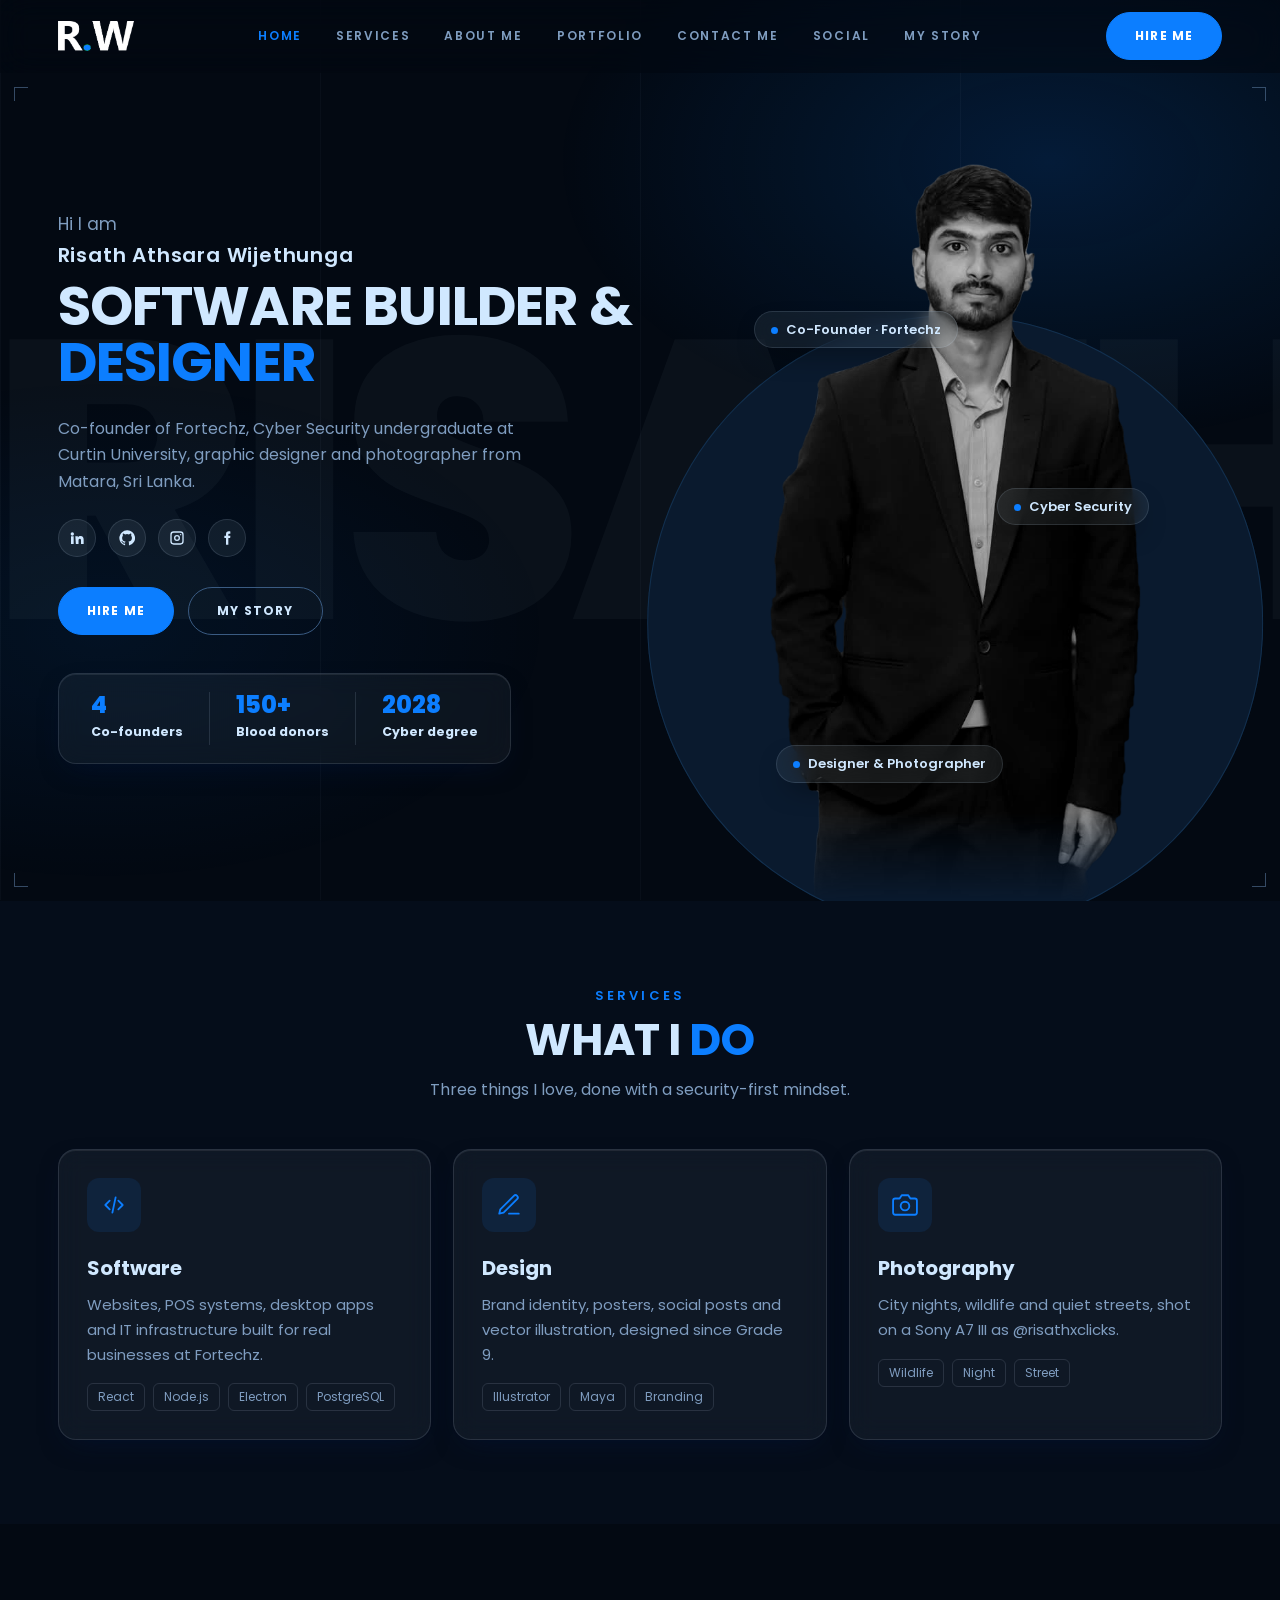
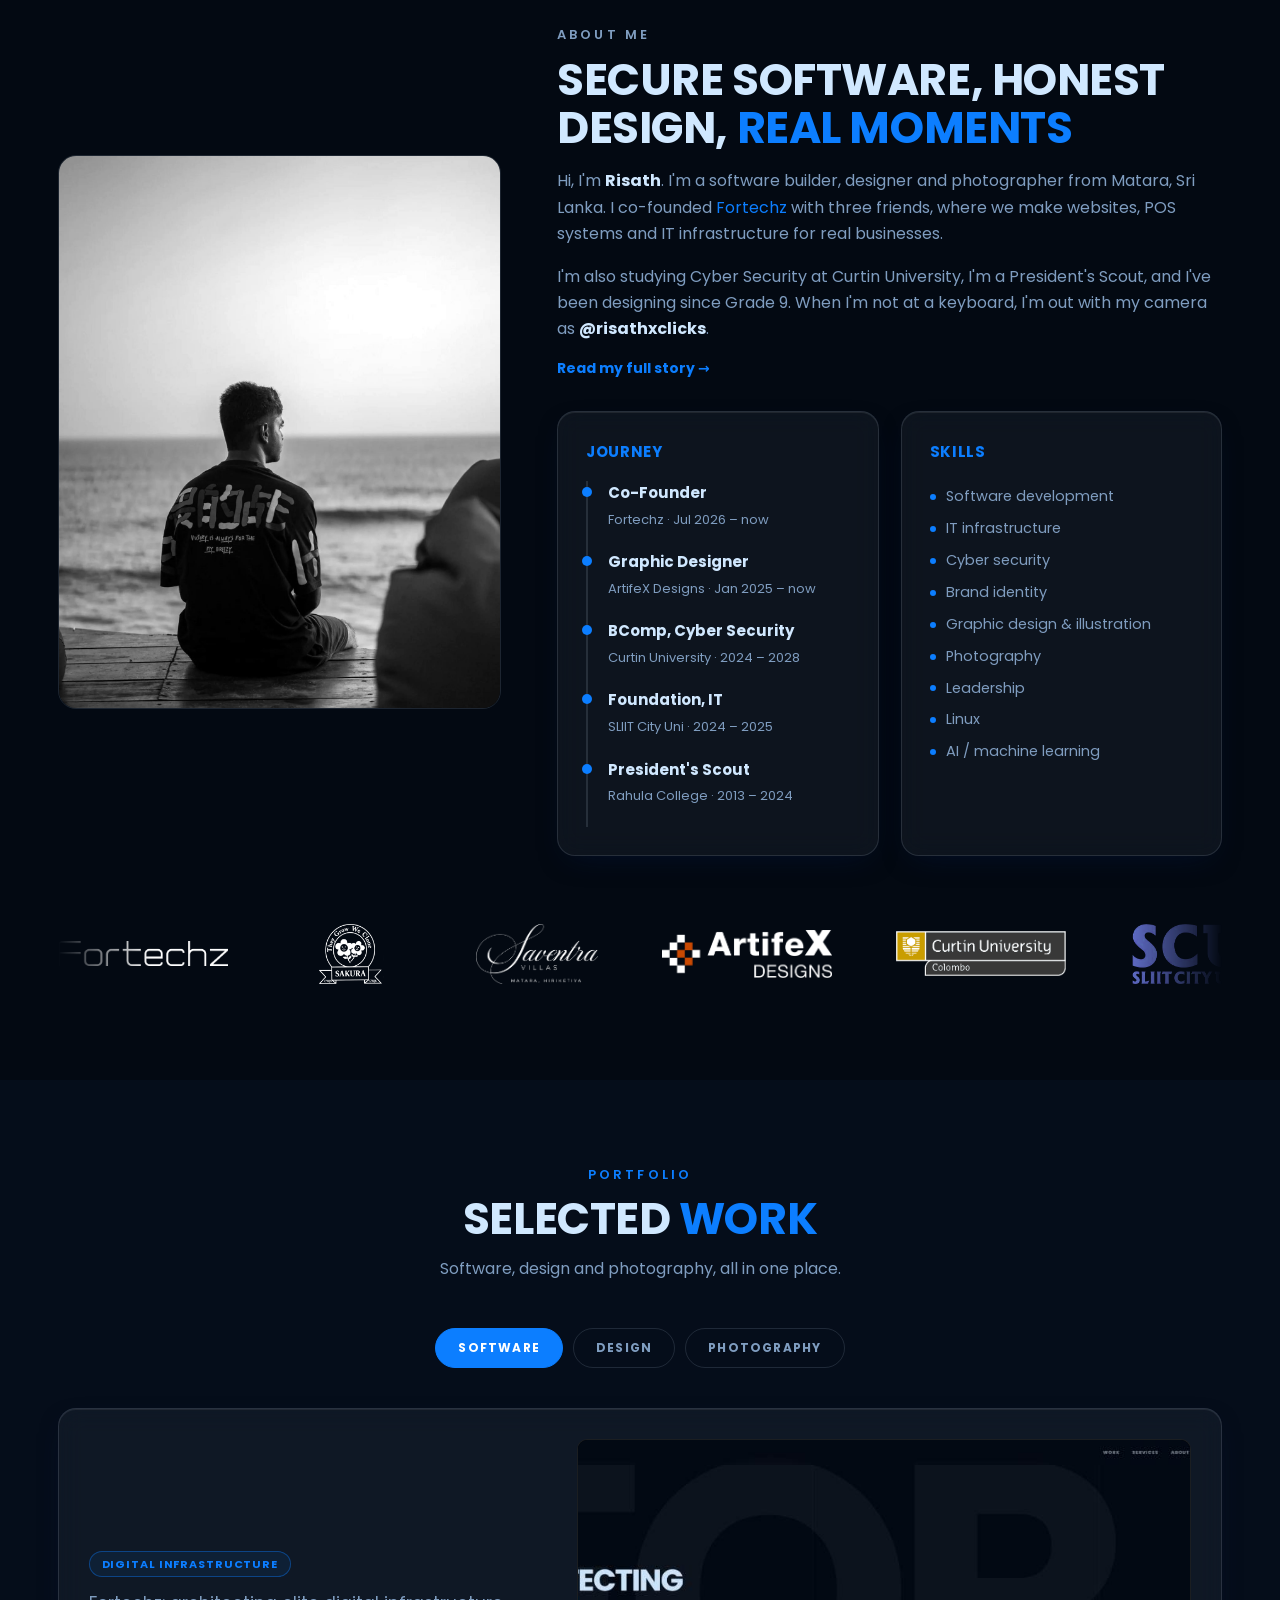
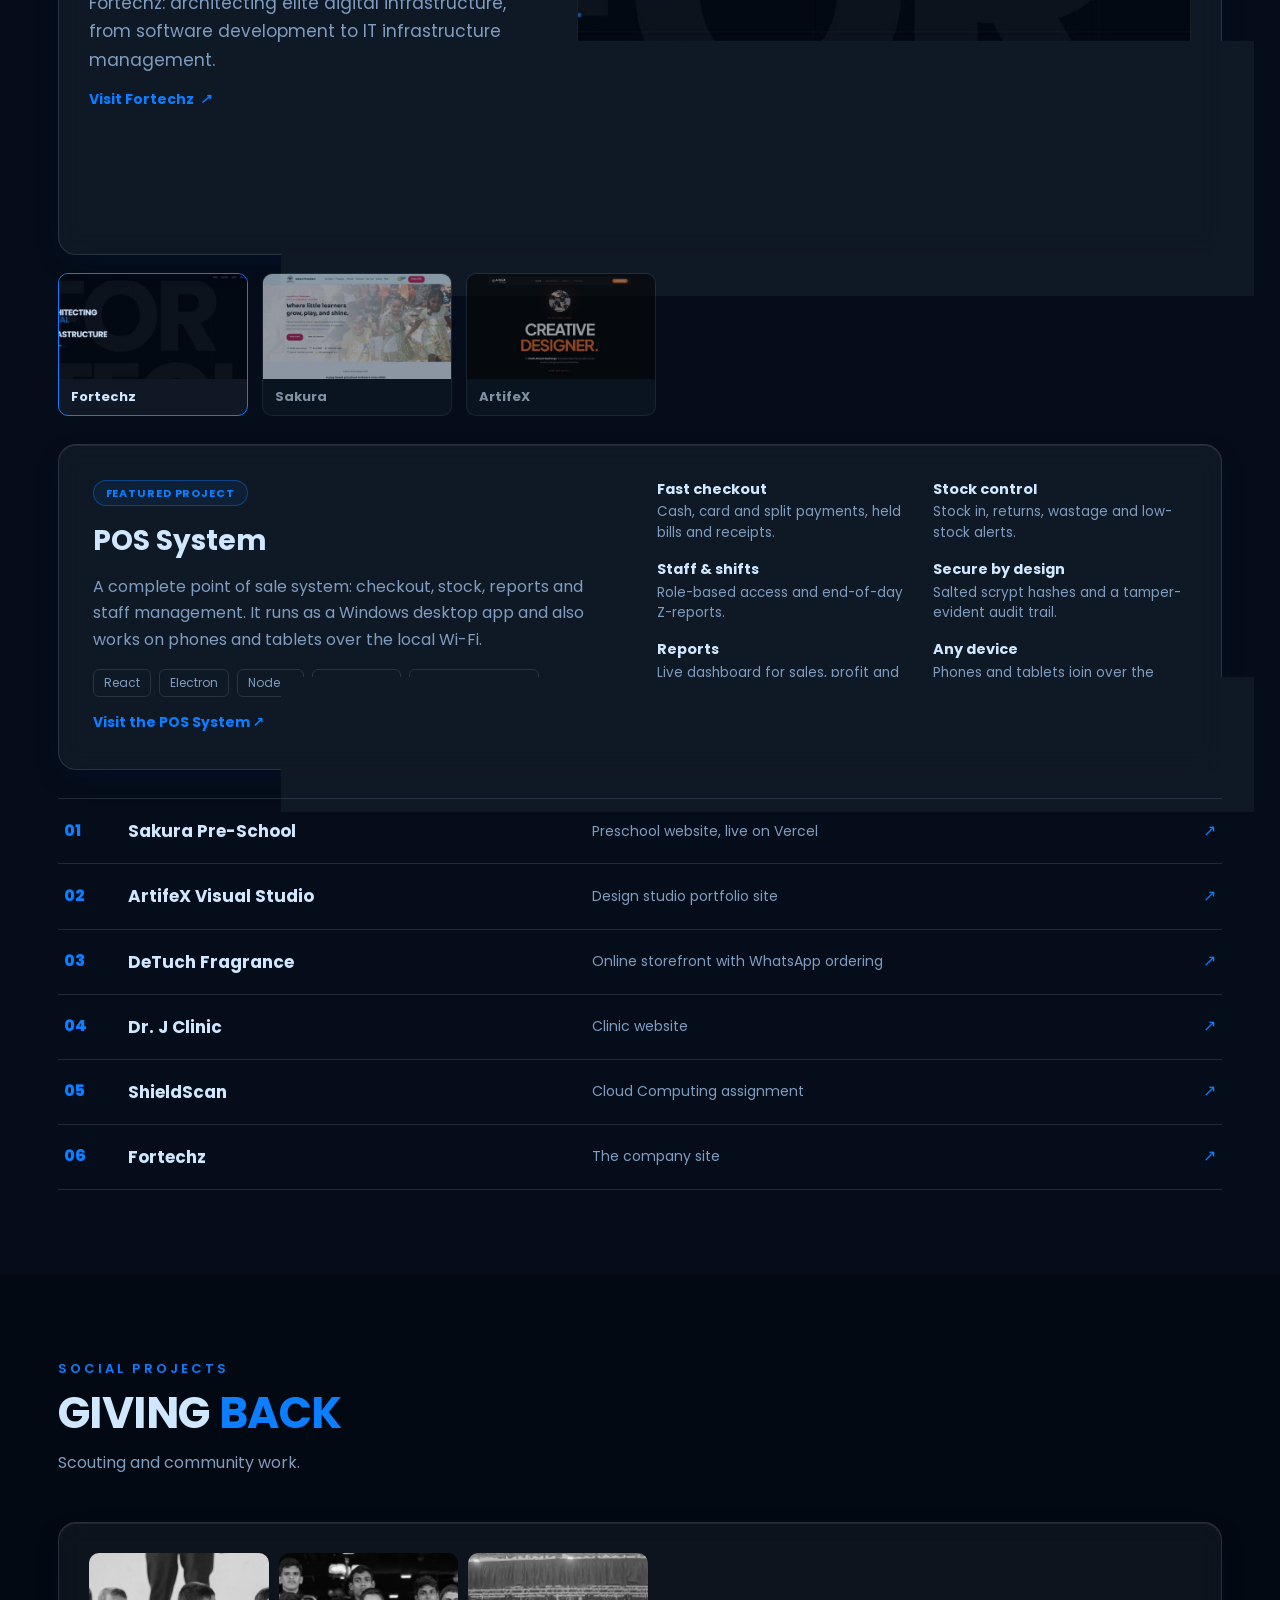
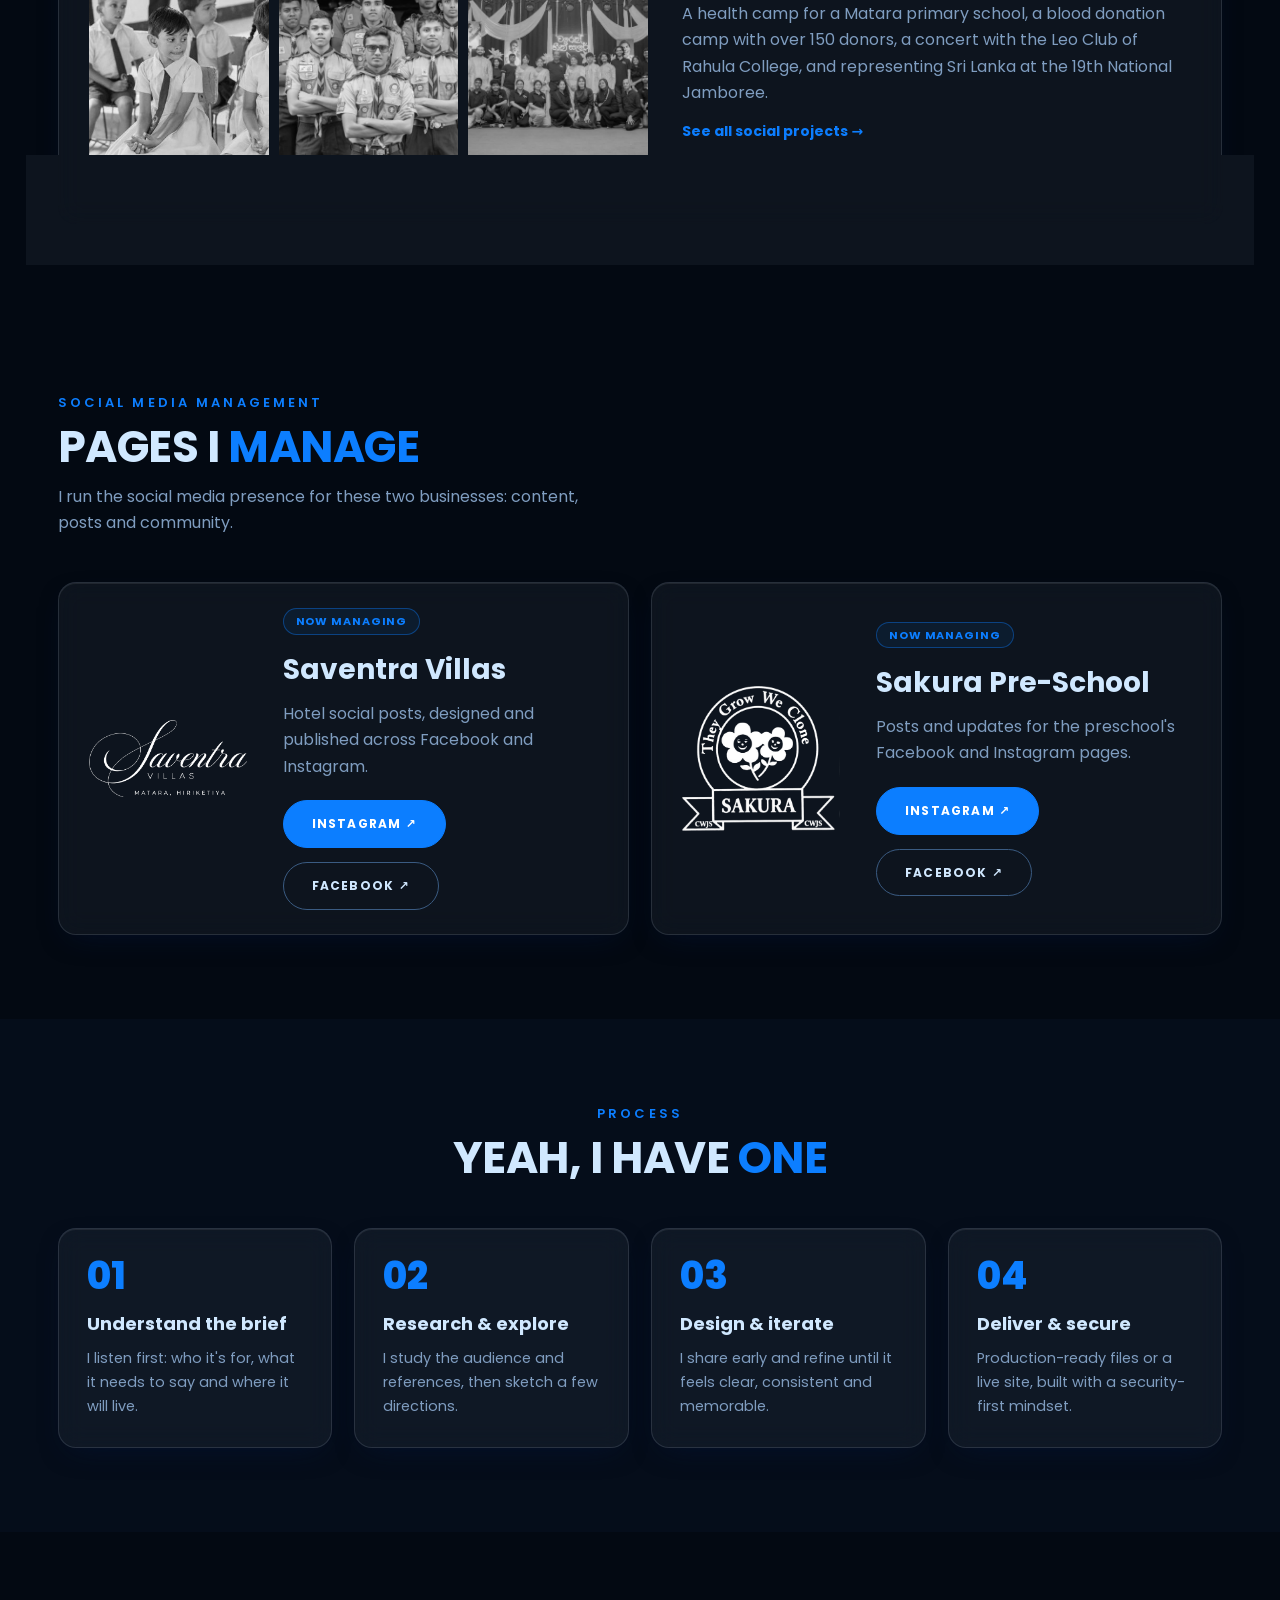
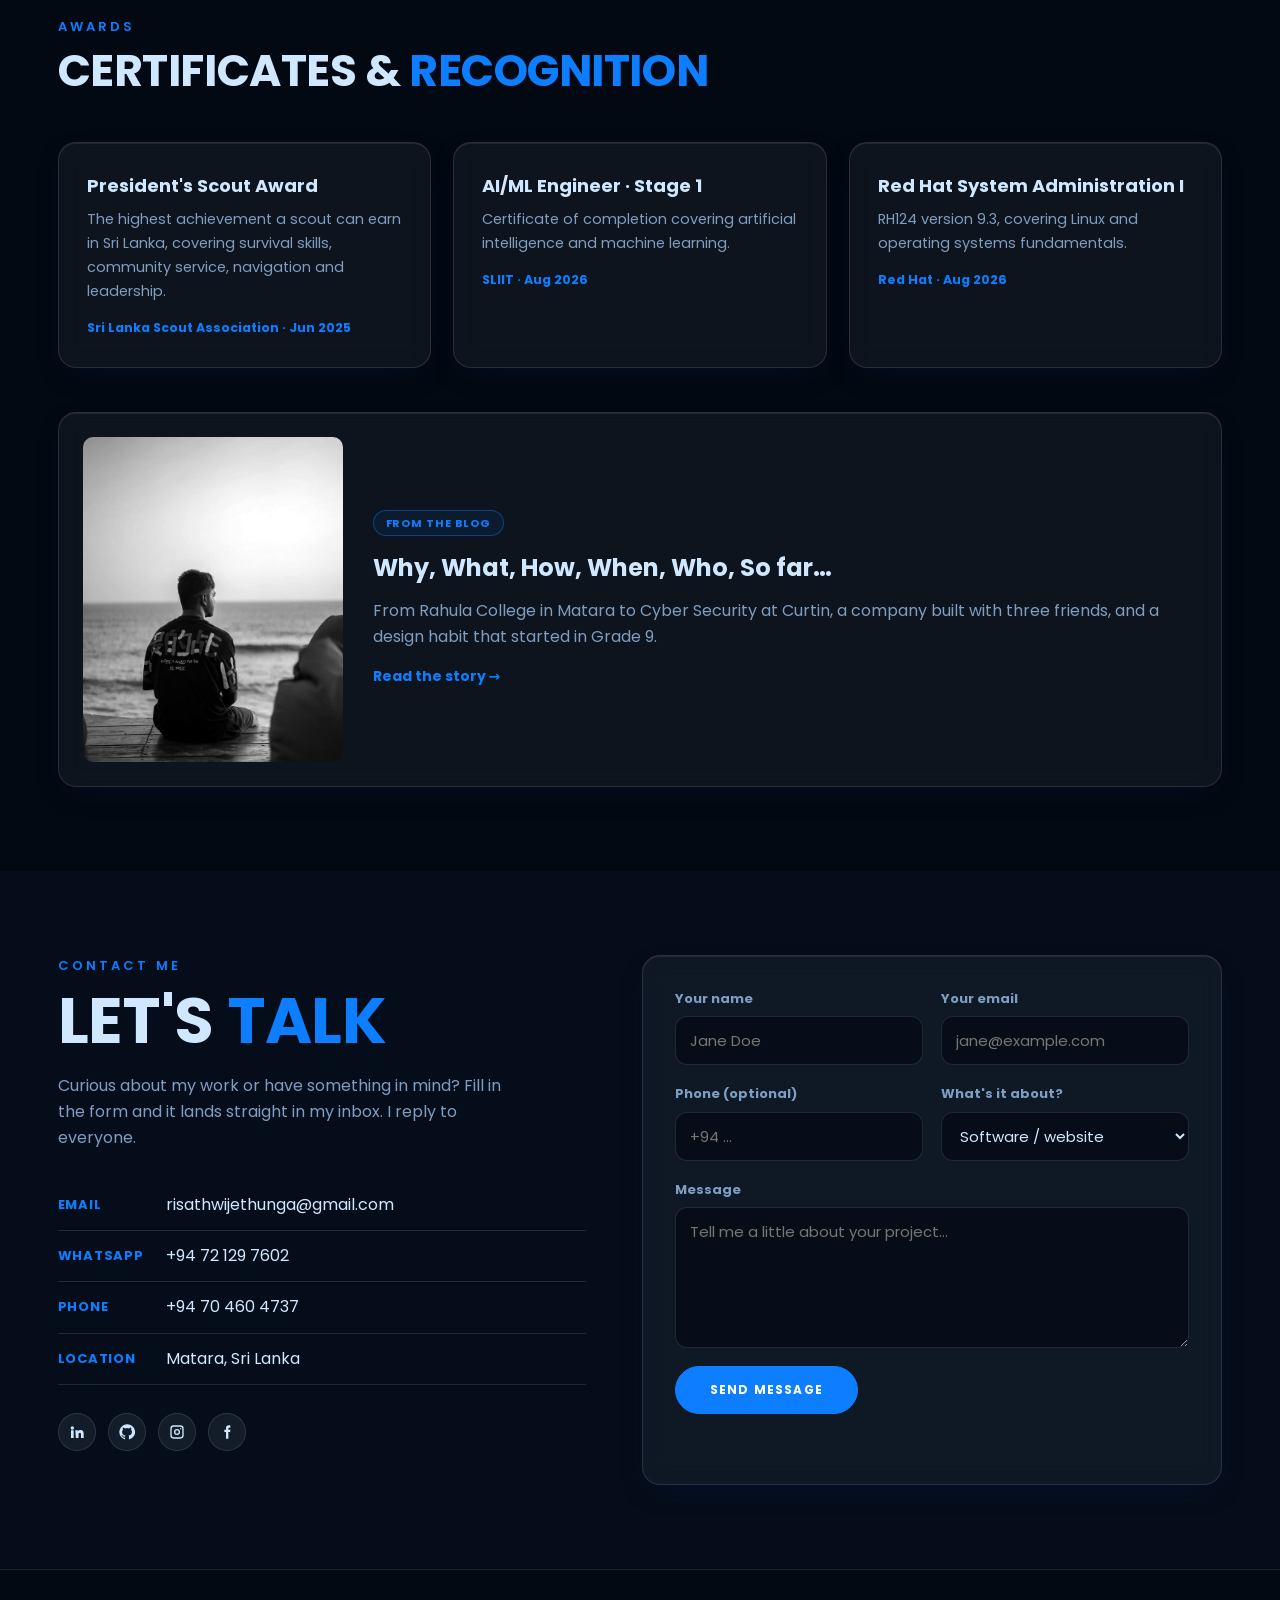
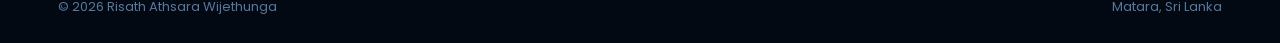
==== commit 2a52bc69: "Fix loader on live site" ====
--- a/index.html
+++ b/index.html
@@ -9,7 +9,7 @@
 <meta property="og:type" content="website"><meta property="og:title" content="Risath Athsara Wijethunga | Portfolio 2026">
 <meta property="og:description" content="Software, design and photography from Sri Lanka."><link rel="preconnect" href="https://fonts.googleapis.com"><link rel="preconnect" href="https://fonts.gstatic.com" crossorigin>
 <link href="https://fonts.googleapis.com/css2?family=Poppins:wght@400;500;600;700;800&display=swap" rel="stylesheet">
-<link rel="stylesheet" href="main.css">
+<link rel="stylesheet" href="main.css?v=3">
 <!-- seo:start (generated by build-seo.py, do not edit by hand) -->
 <link rel="canonical" href="https://risath-portfolio.vercel.app/">
 <meta property="og:url" content="https://risath-portfolio.vercel.app/">
@@ -418,7 +418,10 @@
  ]
 }</script>
 <!-- seo:end -->
+<style>.loader{display:none}.ld .loader{display:grid;position:fixed;inset:0;z-index:999;background:#030912;place-items:center;align-content:center;gap:22px}.loader img{height:54px;width:auto}.loader .bar{width:200px;height:2px;background:#13294a}.loader .bar i{display:block;height:100%;width:0;background:#0c7eff}.loader span{font:600 12px sans-serif;color:#58779c}.ld body{overflow:hidden}</style>
+<script>try{if(!sessionStorage.getItem("ld")&&!matchMedia("(prefers-reduced-motion:reduce)").matches)document.documentElement.classList.add("ld")}catch(e){}setTimeout(function(){document.documentElement.classList.remove("ld");var l=document.getElementById("loader");if(l)l.style.display="none"},5000);</script>
 </head><body>
+<div class="loader" id="loader" aria-hidden="true"><img src="assets/brand/logo-mark-blue.png" alt=""><div class="bar"><i></i></div><span id="pct">0</span></div>
 <a class="skip" href="#services">Skip to content</a>
 <header class="nav"><div class="wrap">
  <a href="index.html" class="logo" aria-label="Home"><img src="assets/brand/logo-mark-blue.png" alt="R.W"></a>
@@ -593,5 +596,5 @@
 </main>
 <footer><div class="wrap"><span>&copy; 2026 Risath Athsara Wijethunga</span><span>Matara, Sri Lanka</span></div></footer>
 <div class="lb" id="lb" aria-hidden="true"><img alt=""><button aria-label="Close">&#10005;</button></div>
-<script src="main.js"></script>
+<script src="main.js?v=3"></script>
 </body></html>
--- a/main.css
+++ b/main.css
@@ -265,6 +265,17 @@
   .b1{left:0}.b2{right:0}
   .story{grid-template-columns:1fr}
 }
+
+/* ---------- loading screen ---------- */
+.loader{position:fixed;inset:0;z-index:999;background:var(--bg);display:none;place-items:center;align-content:center;gap:22px;transition:opacity .6s,visibility .6s}
+.ld .loader{display:grid}
+.ld body{overflow:hidden}
+.loader.done{opacity:0;visibility:hidden}
+.loader img{height:54px;width:auto;animation:pulse 1.4s ease-in-out infinite}
+.loader .bar{width:min(220px,60vw);height:2px;background:var(--line);border-radius:2px;overflow:hidden}
+.loader .bar i{display:block;height:100%;width:0;background:var(--or);box-shadow:0 0 12px var(--or);transition:width .2s}
+.loader span{font-size:12px;letter-spacing:.3em;color:var(--dim);font-weight:600}
+@keyframes pulse{50%{opacity:.55;transform:scale(.96)}}
 
 /* ---------- phone polish ---------- */
 @media(max-width:600px){
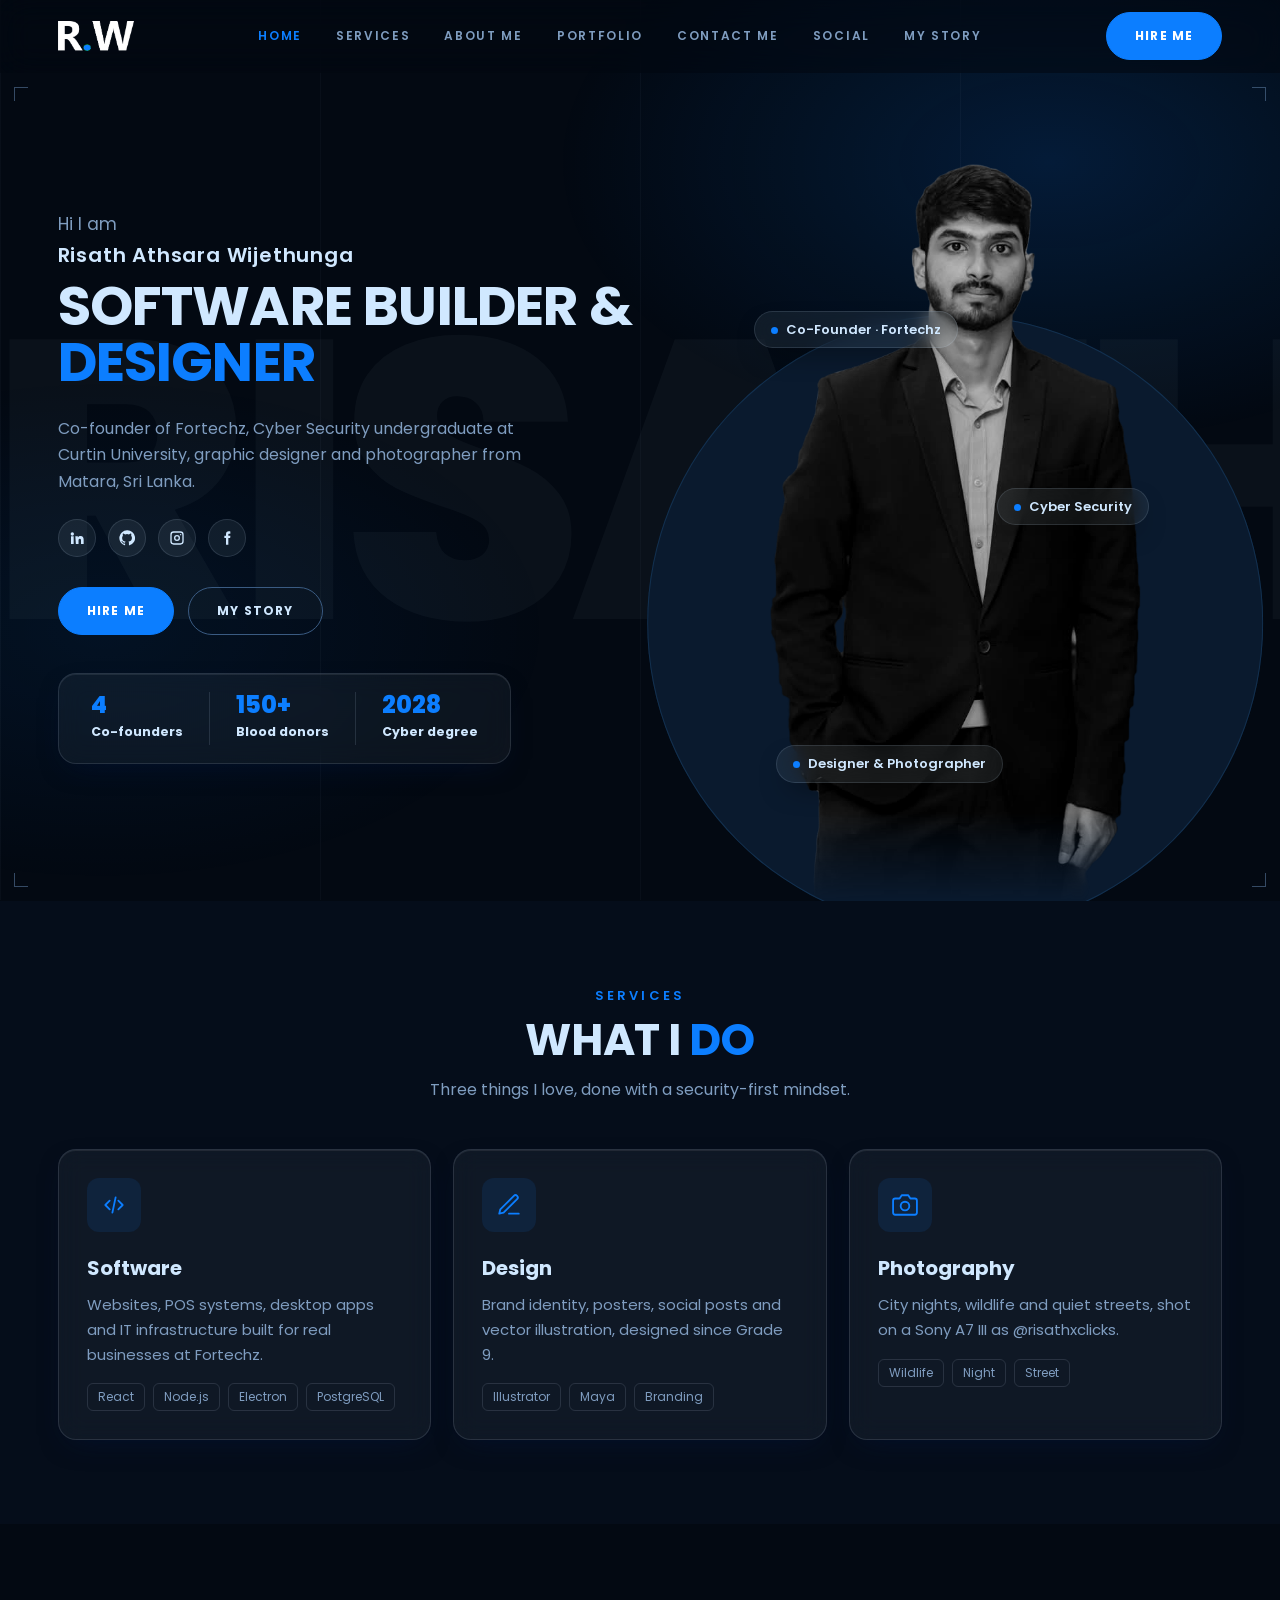
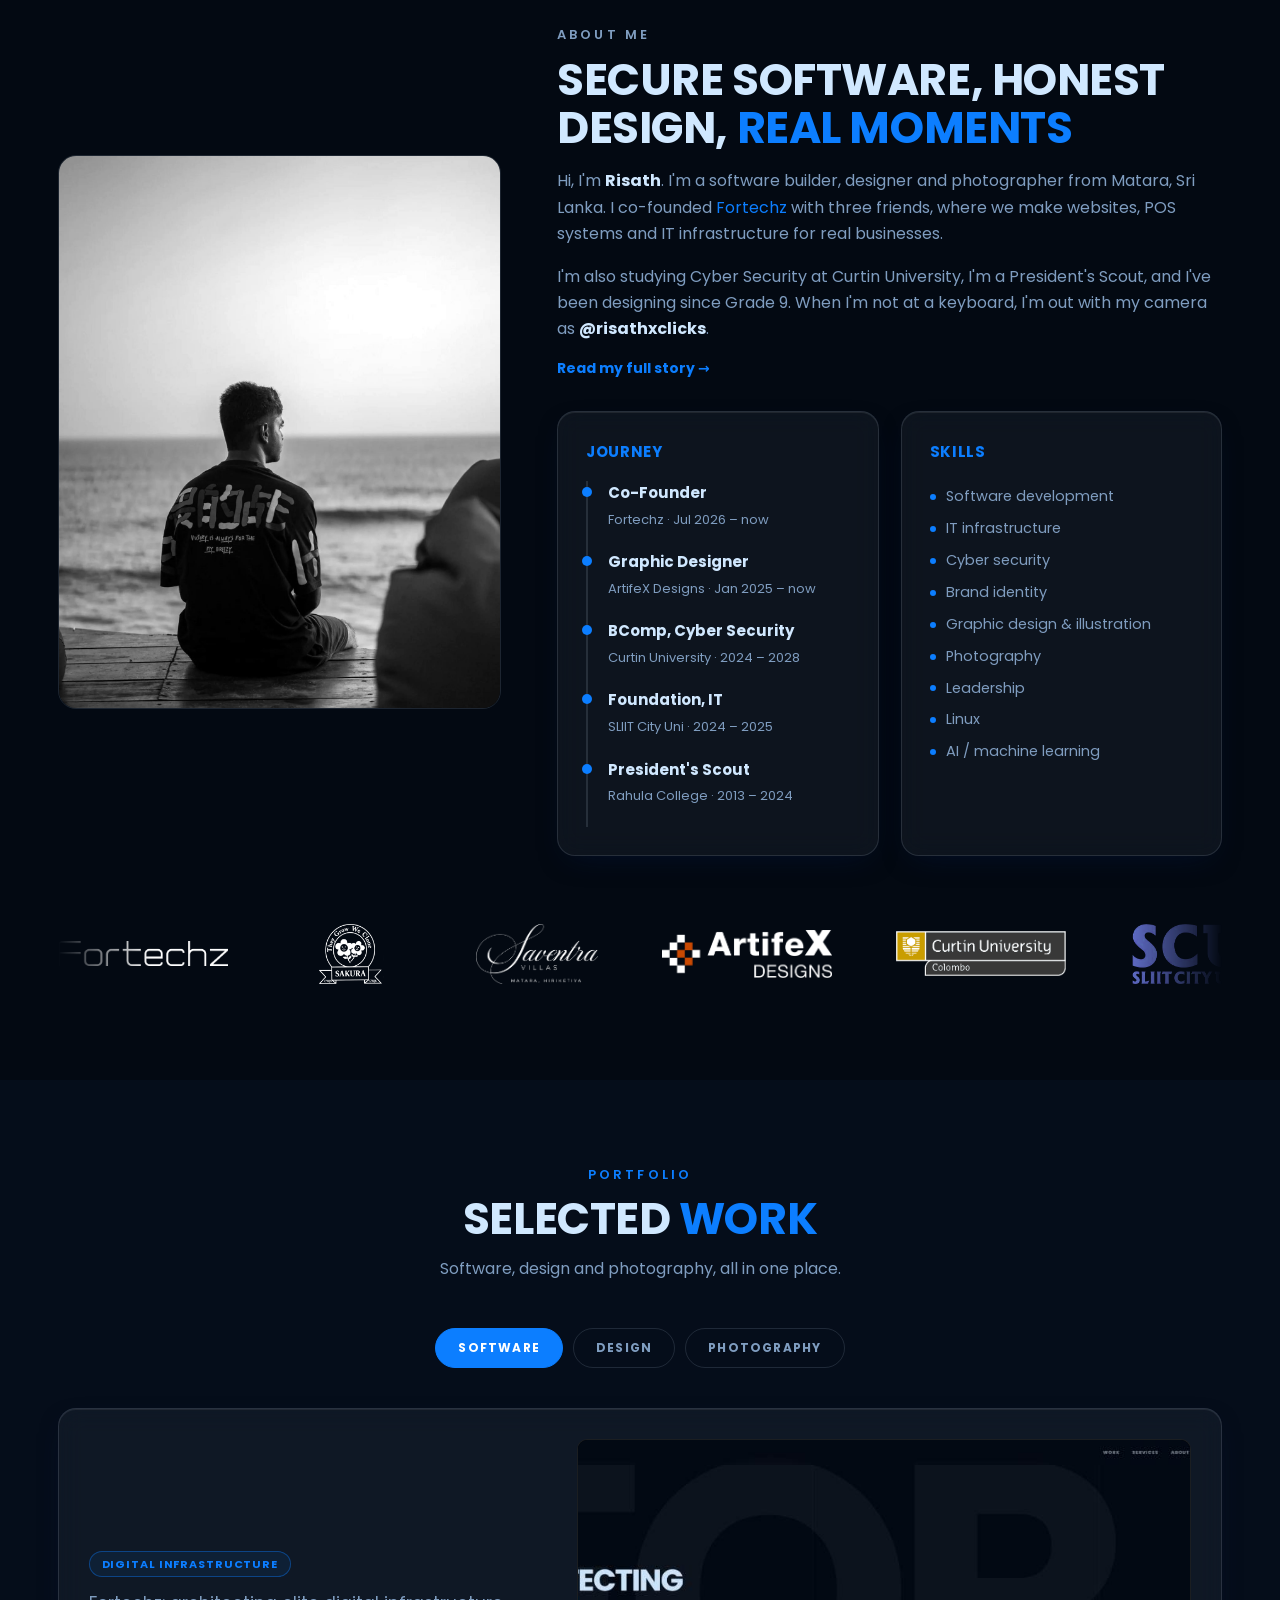
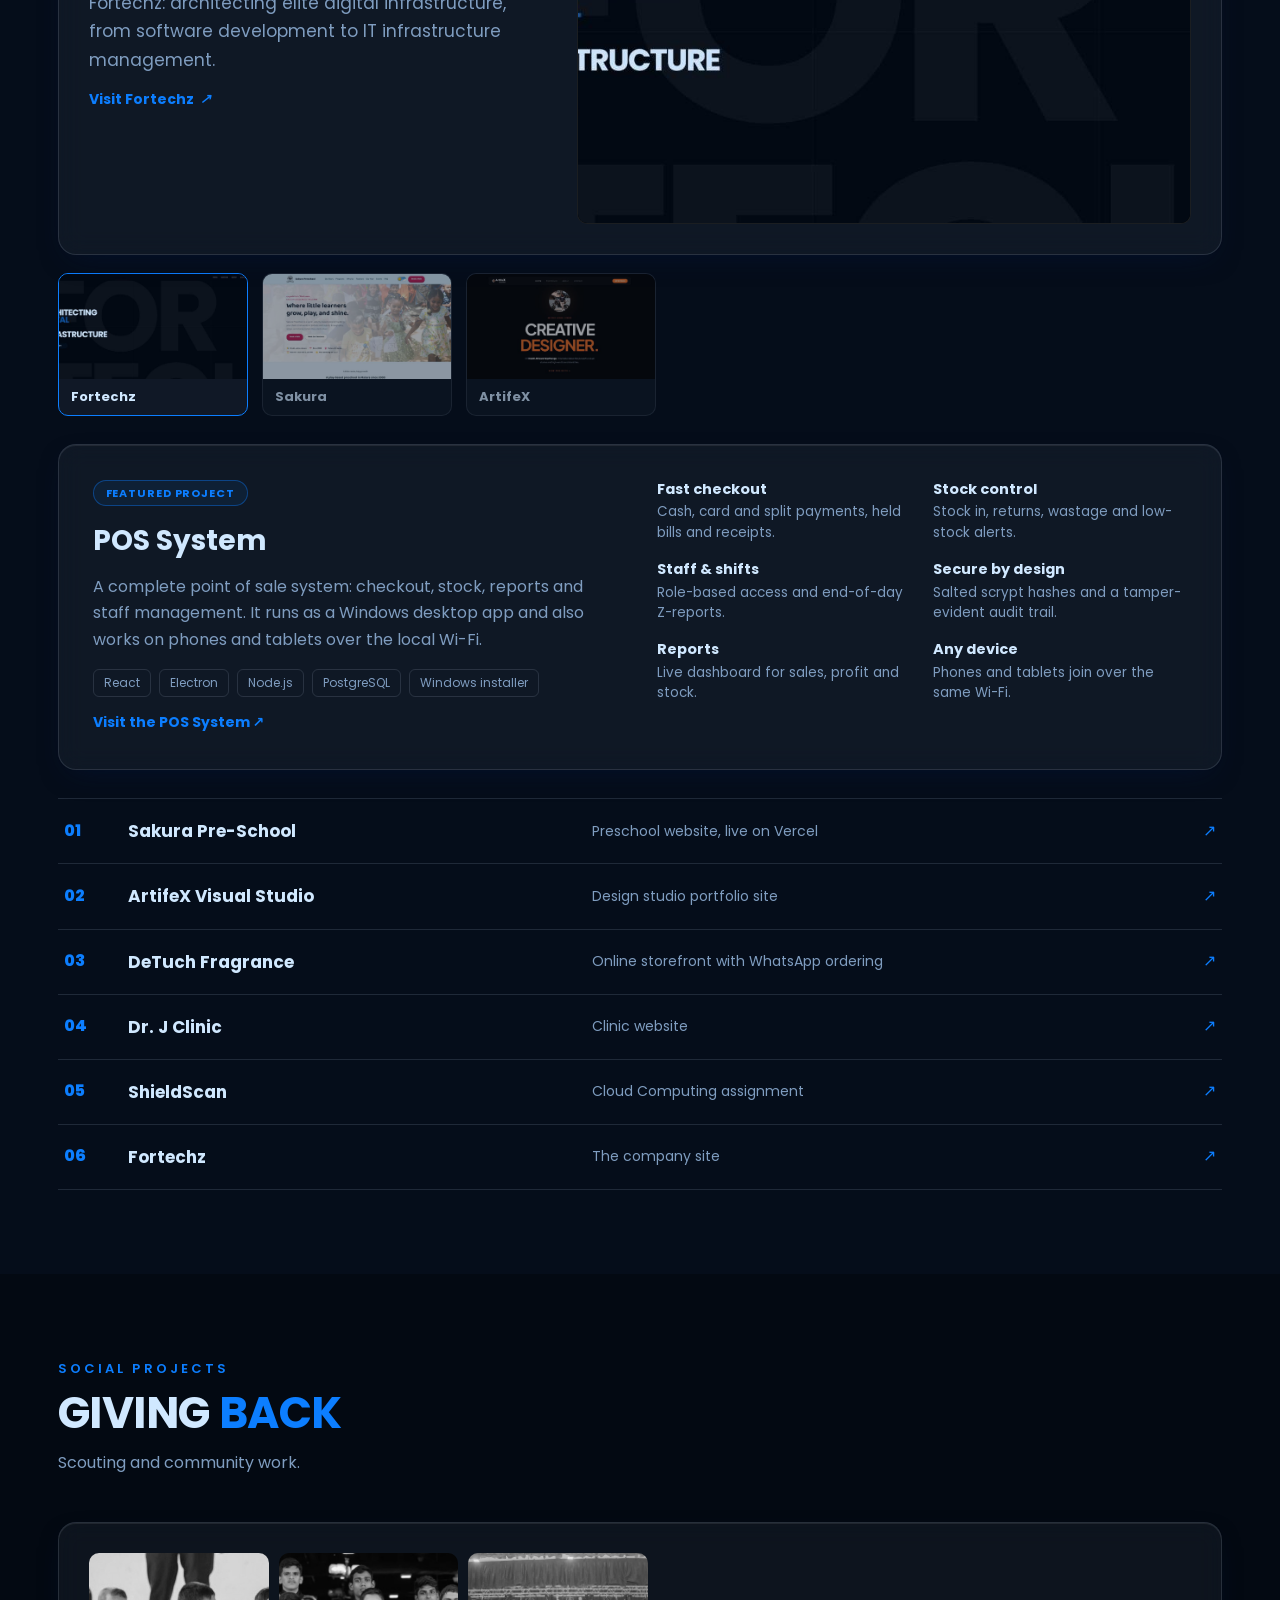
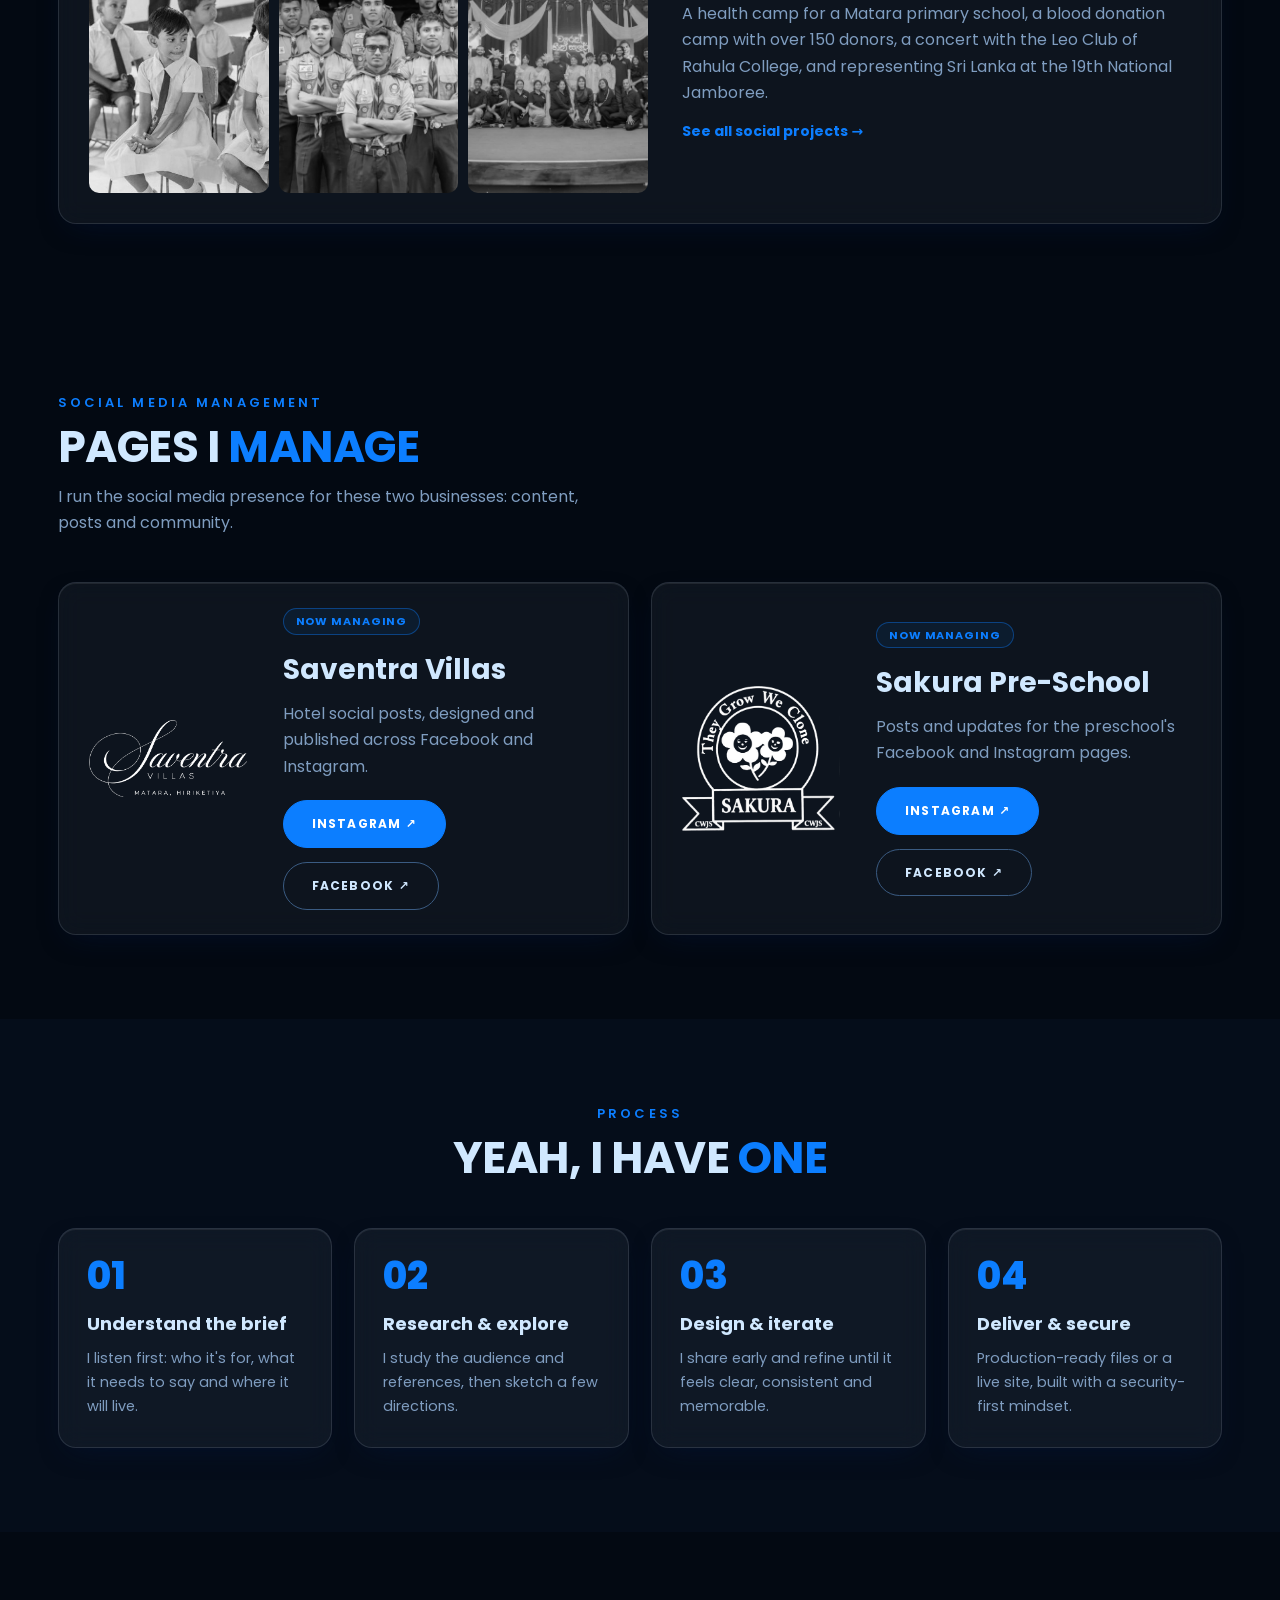
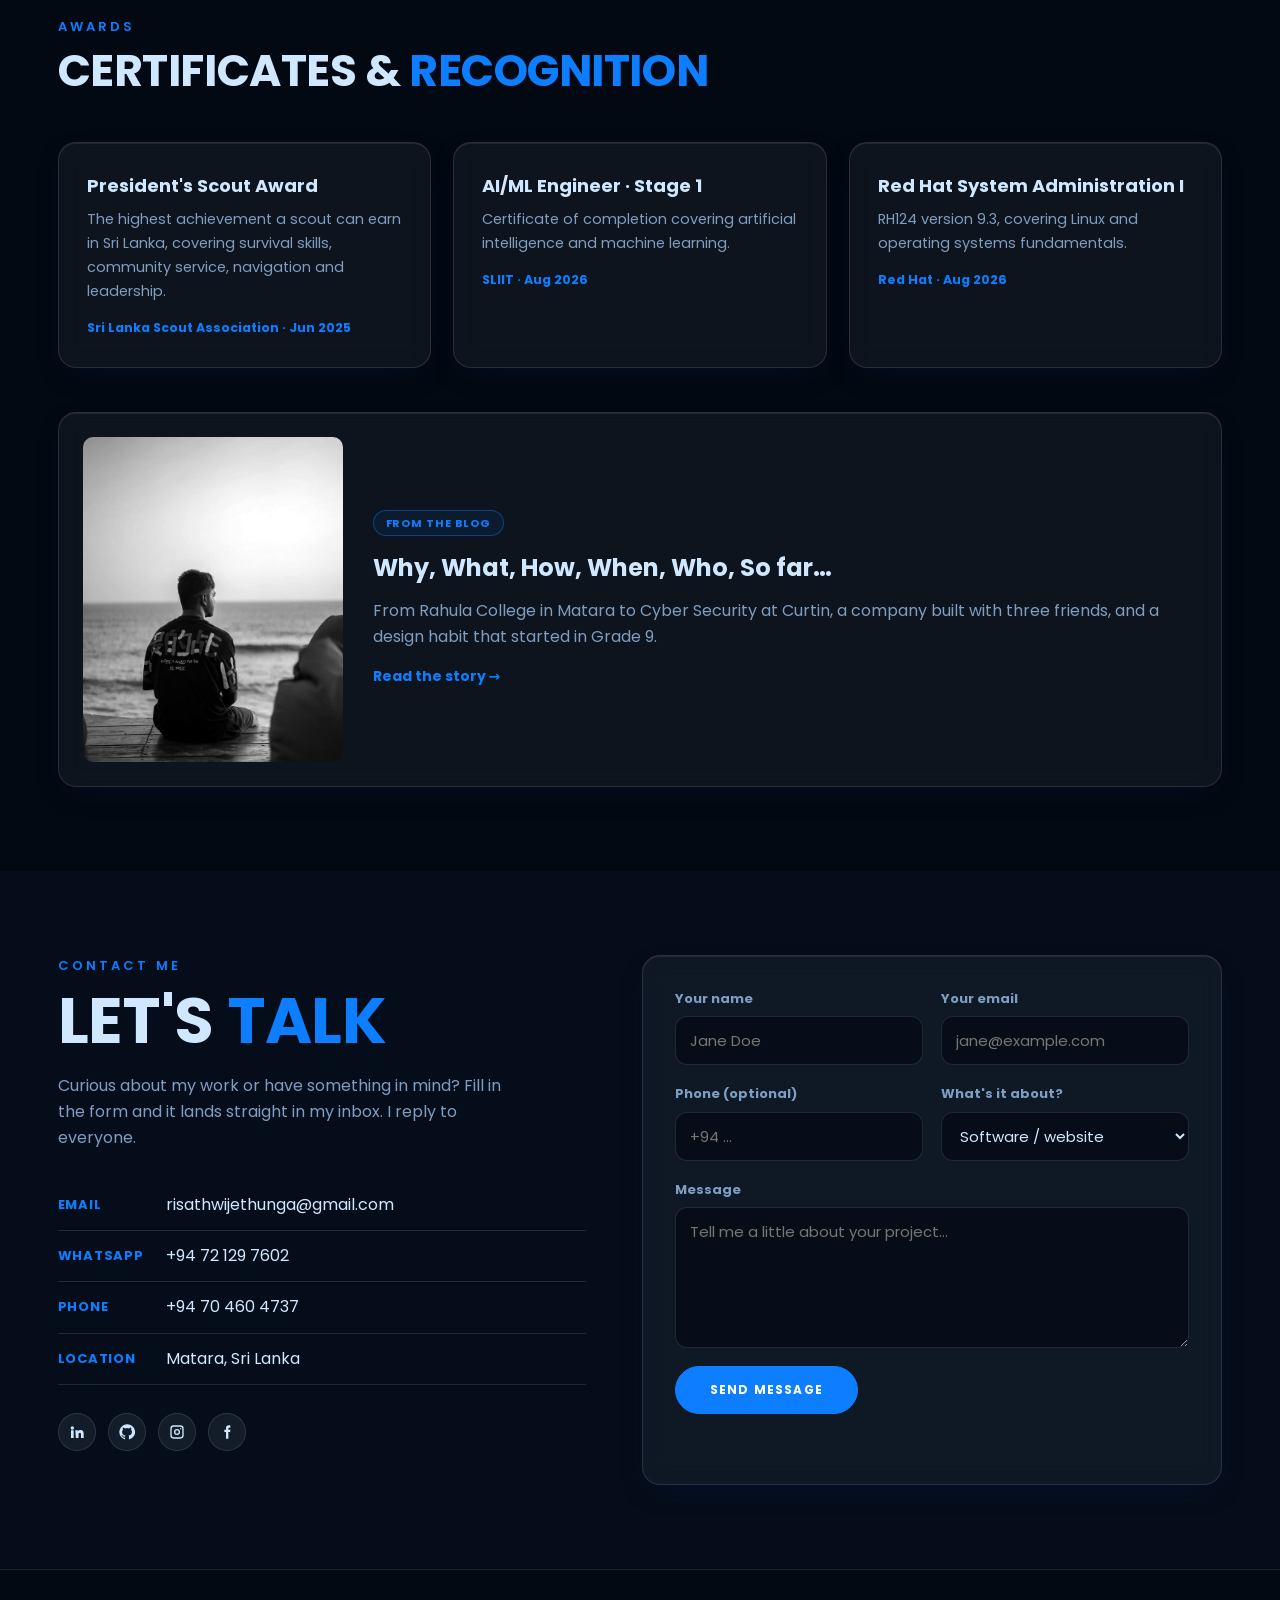
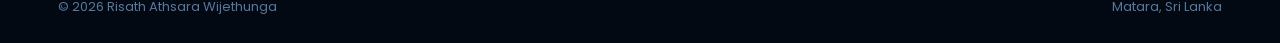
==== commit 83d39839: "Show loading screen on every page" ====
--- a/index.html
+++ b/index.html
@@ -9,7 +9,7 @@
 <meta property="og:type" content="website"><meta property="og:title" content="Risath Athsara Wijethunga | Portfolio 2026">
 <meta property="og:description" content="Software, design and photography from Sri Lanka."><link rel="preconnect" href="https://fonts.googleapis.com"><link rel="preconnect" href="https://fonts.gstatic.com" crossorigin>
 <link href="https://fonts.googleapis.com/css2?family=Poppins:wght@400;500;600;700;800&display=swap" rel="stylesheet">
-<link rel="stylesheet" href="main.css?v=3">
+<link rel="stylesheet" href="main.css?v=4">
 <!-- seo:start (generated by build-seo.py, do not edit by hand) -->
 <link rel="canonical" href="https://risath-portfolio.vercel.app/">
 <meta property="og:url" content="https://risath-portfolio.vercel.app/">
@@ -419,7 +419,7 @@
 }</script>
 <!-- seo:end -->
 <style>.loader{display:none}.ld .loader{display:grid;position:fixed;inset:0;z-index:999;background:#030912;place-items:center;align-content:center;gap:22px}.loader img{height:54px;width:auto}.loader .bar{width:200px;height:2px;background:#13294a}.loader .bar i{display:block;height:100%;width:0;background:#0c7eff}.loader span{font:600 12px sans-serif;color:#58779c}.ld body{overflow:hidden}</style>
-<script>try{if(!sessionStorage.getItem("ld")&&!matchMedia("(prefers-reduced-motion:reduce)").matches)document.documentElement.classList.add("ld")}catch(e){}setTimeout(function(){document.documentElement.classList.remove("ld");var l=document.getElementById("loader");if(l)l.style.display="none"},5000);</script>
+<script>try{if(!matchMedia("(prefers-reduced-motion:reduce)").matches)document.documentElement.classList.add("ld")}catch(e){}setTimeout(function(){document.documentElement.classList.remove("ld");var l=document.getElementById("loader");if(l)l.style.display="none"},5000);</script>
 </head><body>
 <div class="loader" id="loader" aria-hidden="true"><img src="assets/brand/logo-mark-blue.png" alt=""><div class="bar"><i></i></div><span id="pct">0</span></div>
 <a class="skip" href="#services">Skip to content</a>
@@ -596,5 +596,5 @@
 </main>
 <footer><div class="wrap"><span>&copy; 2026 Risath Athsara Wijethunga</span><span>Matara, Sri Lanka</span></div></footer>
 <div class="lb" id="lb" aria-hidden="true"><img alt=""><button aria-label="Close">&#10005;</button></div>
-<script src="main.js?v=3"></script>
+<script src="main.js?v=4"></script>
 </body></html>
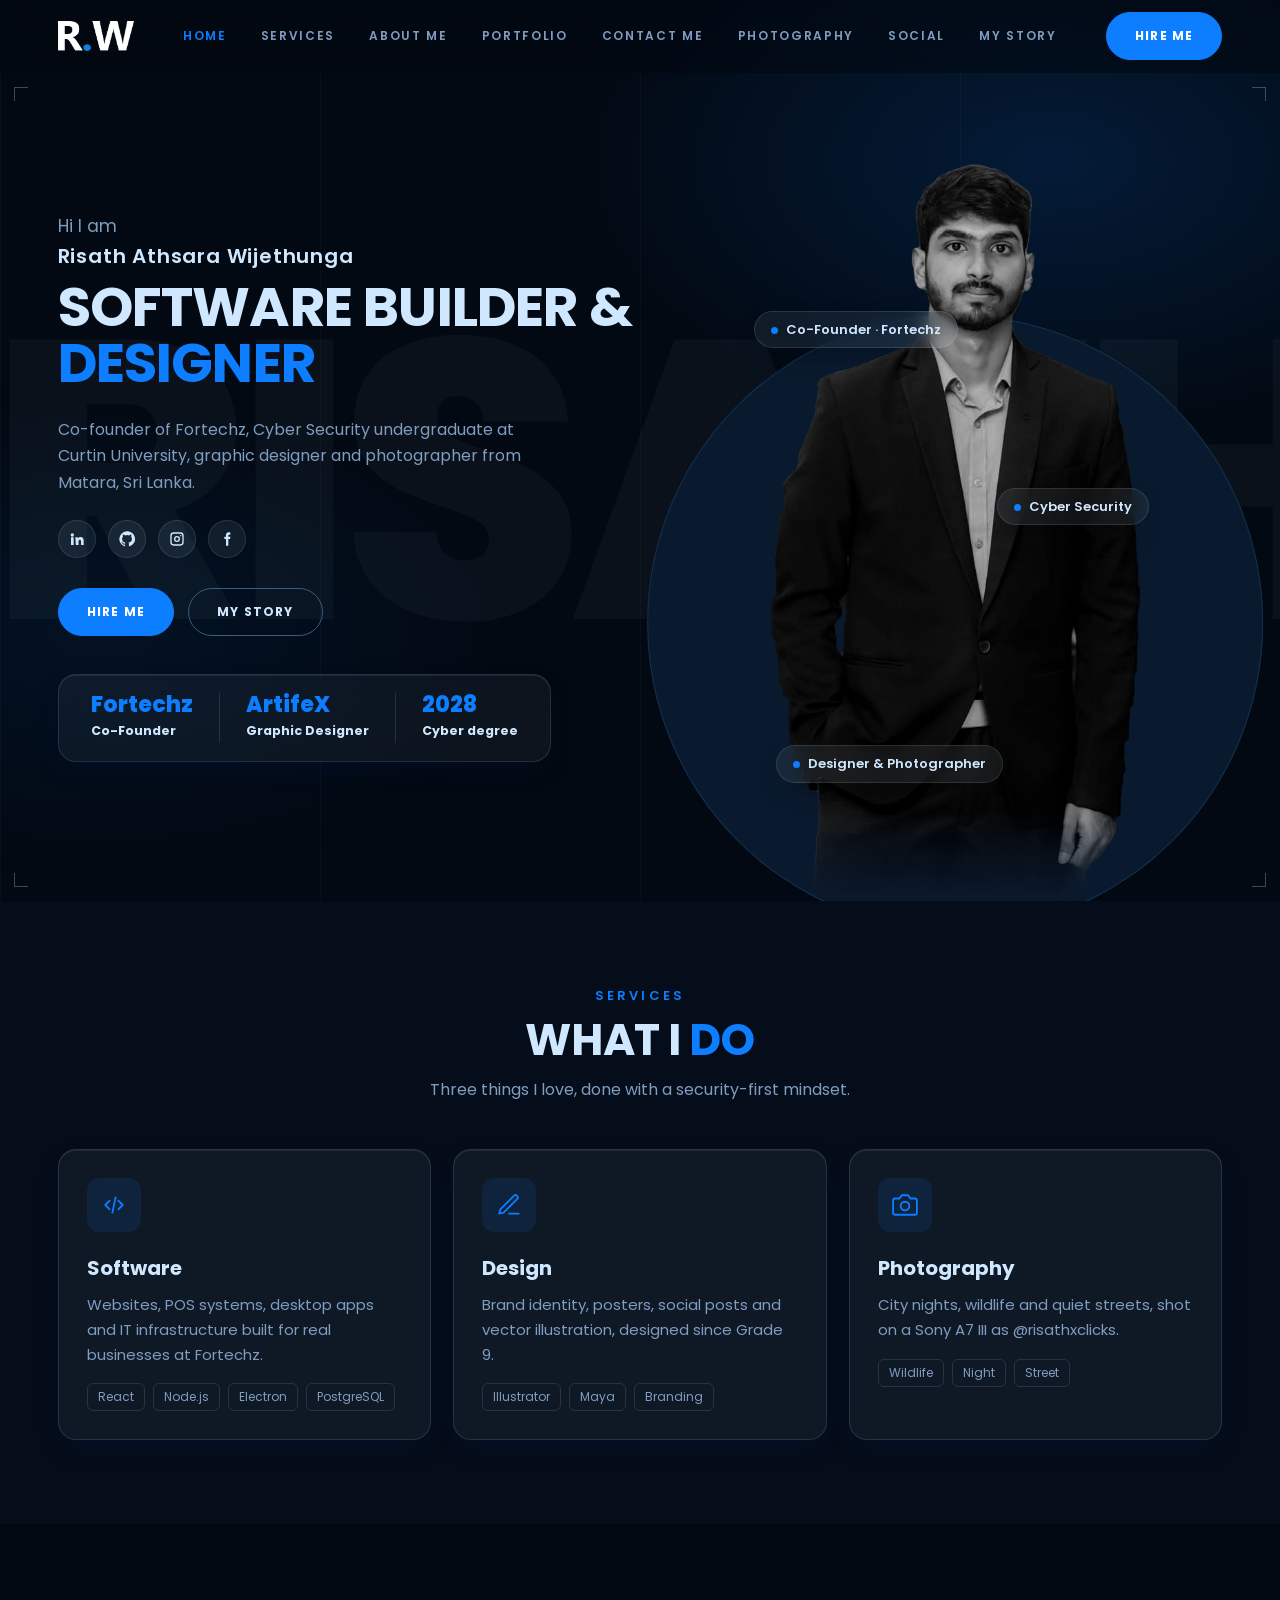
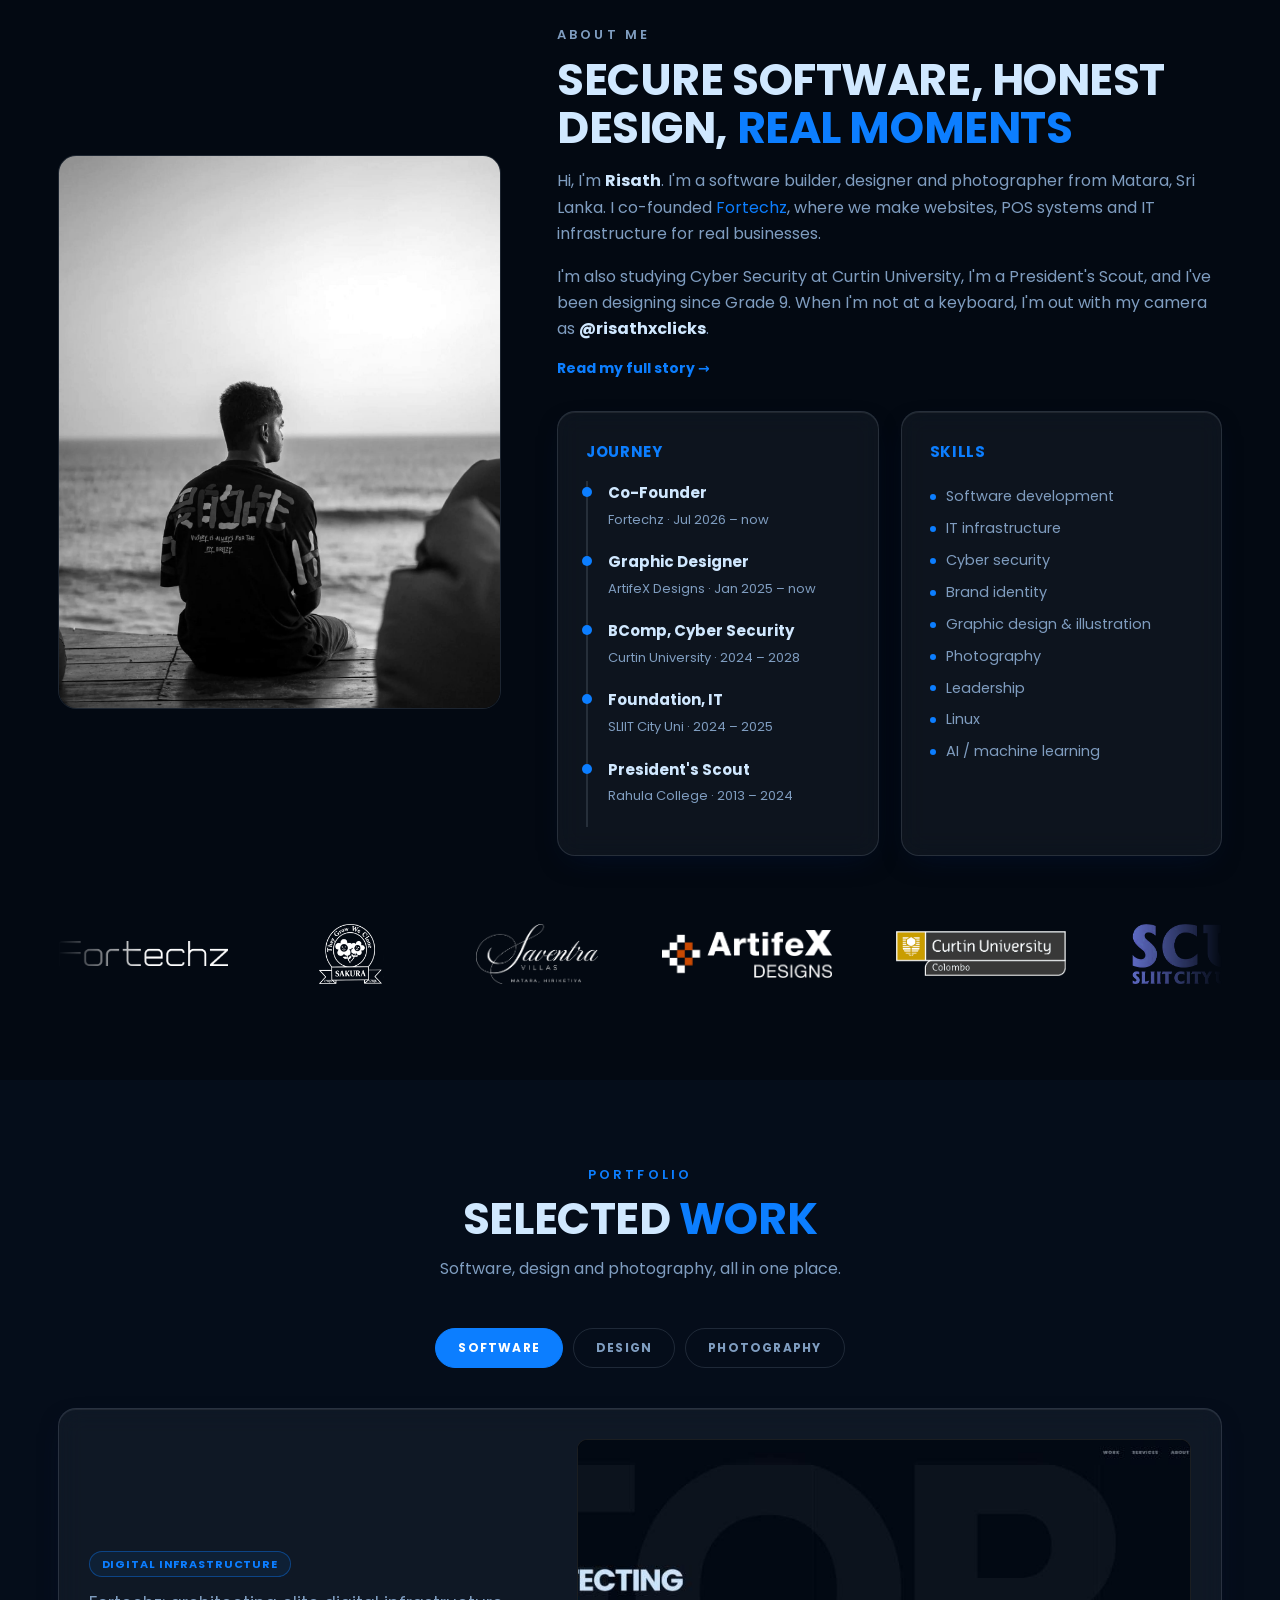
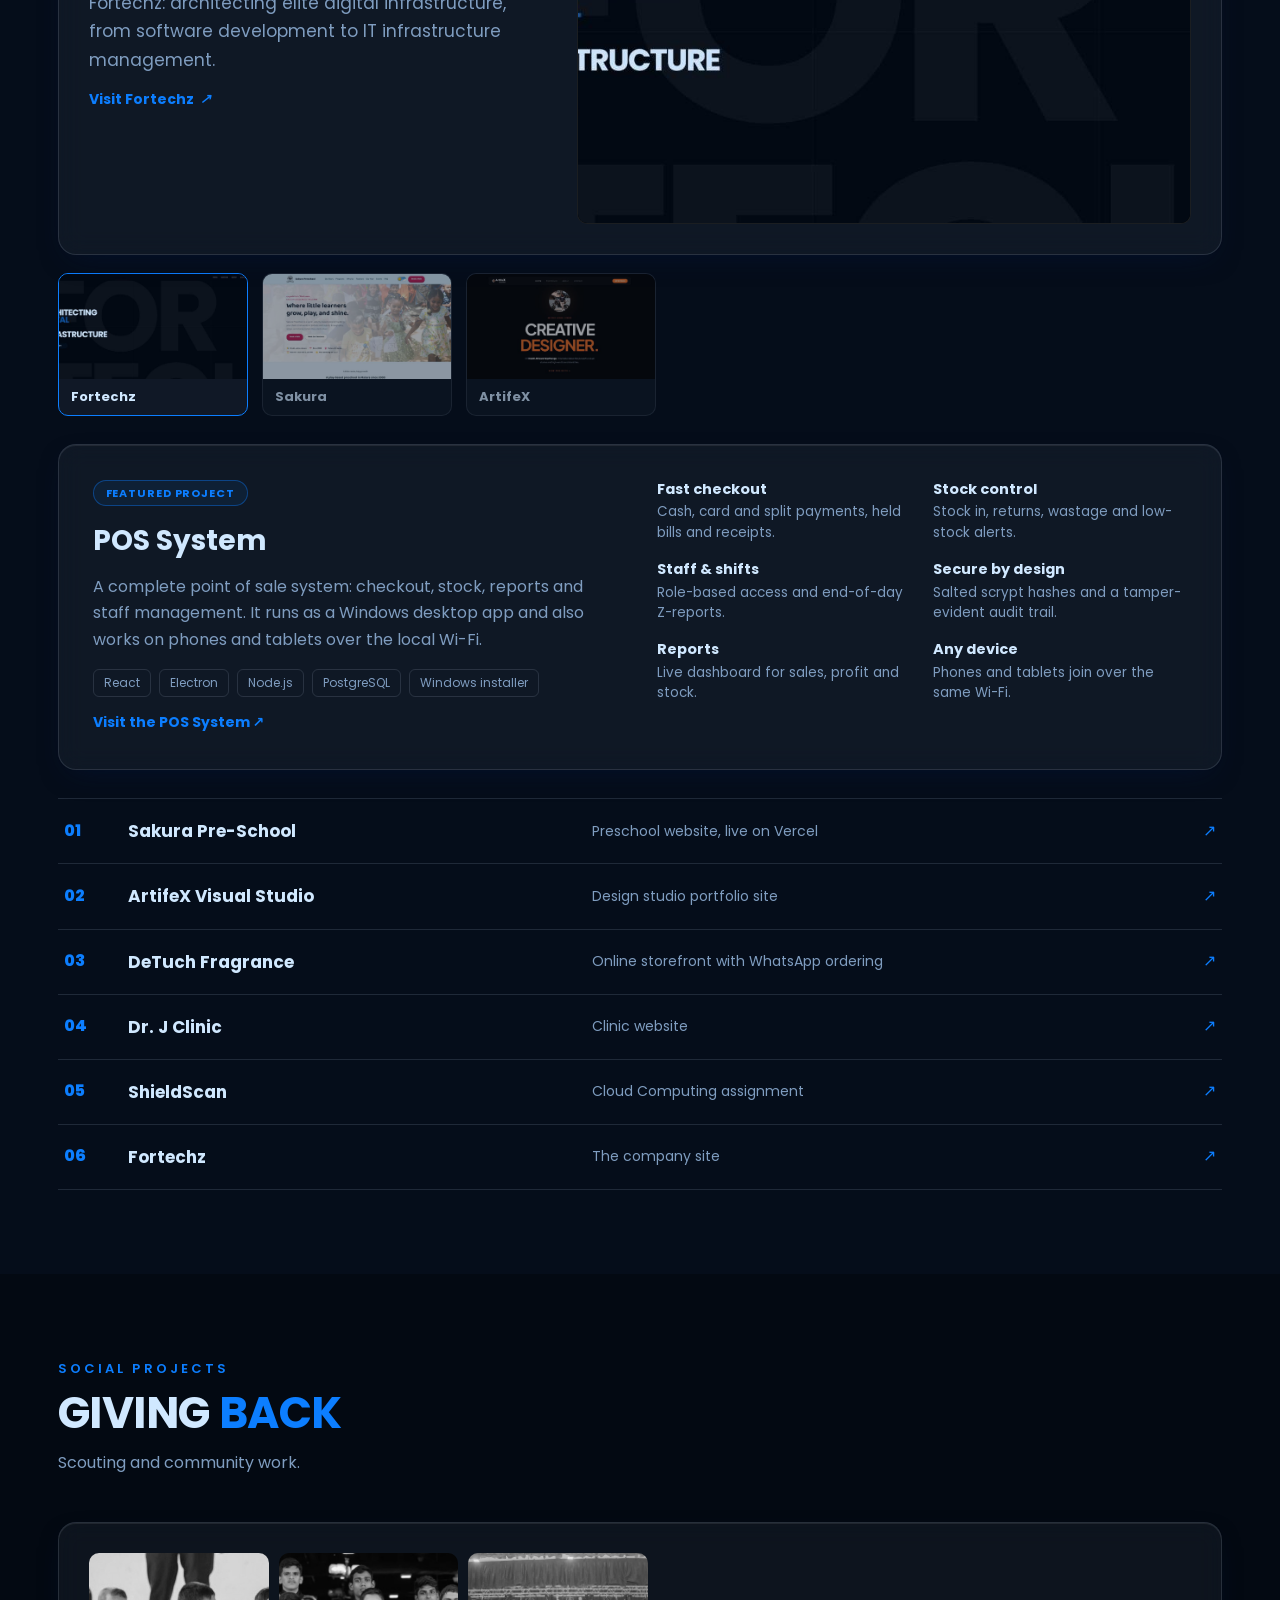
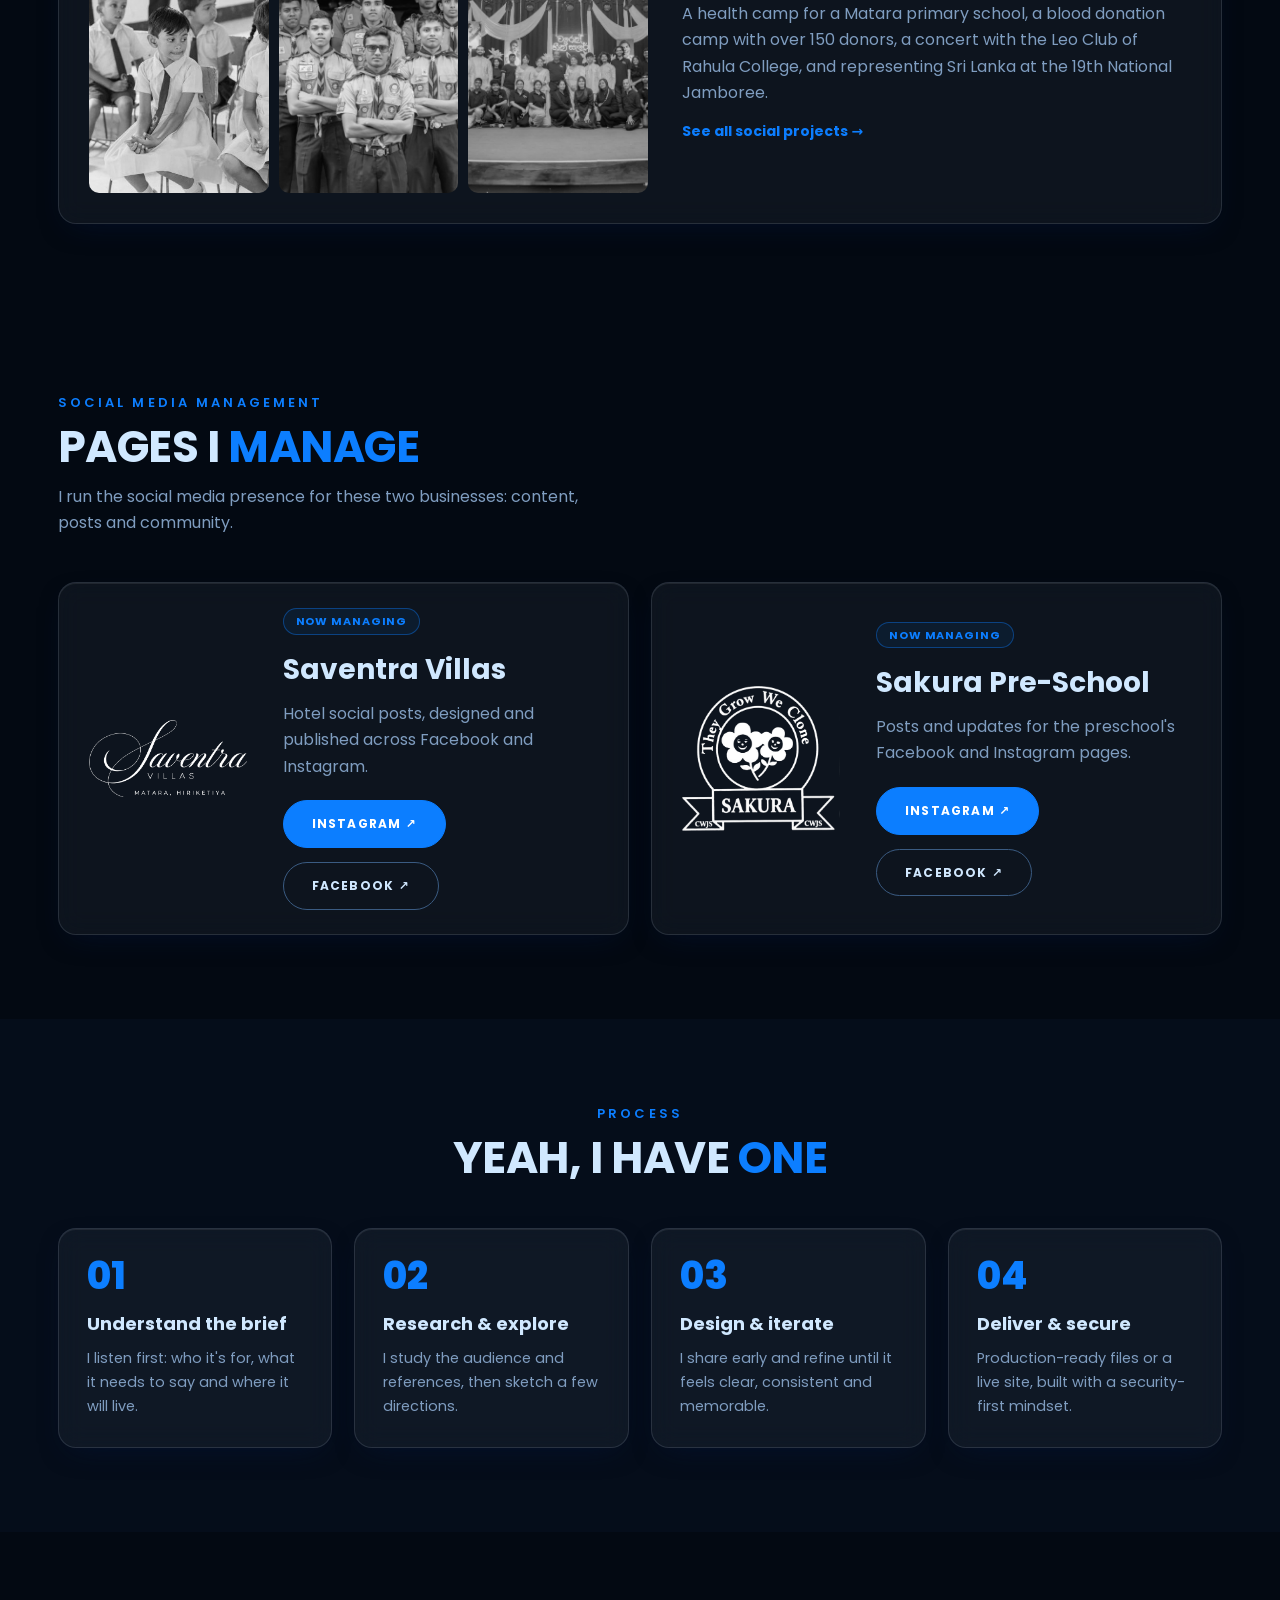
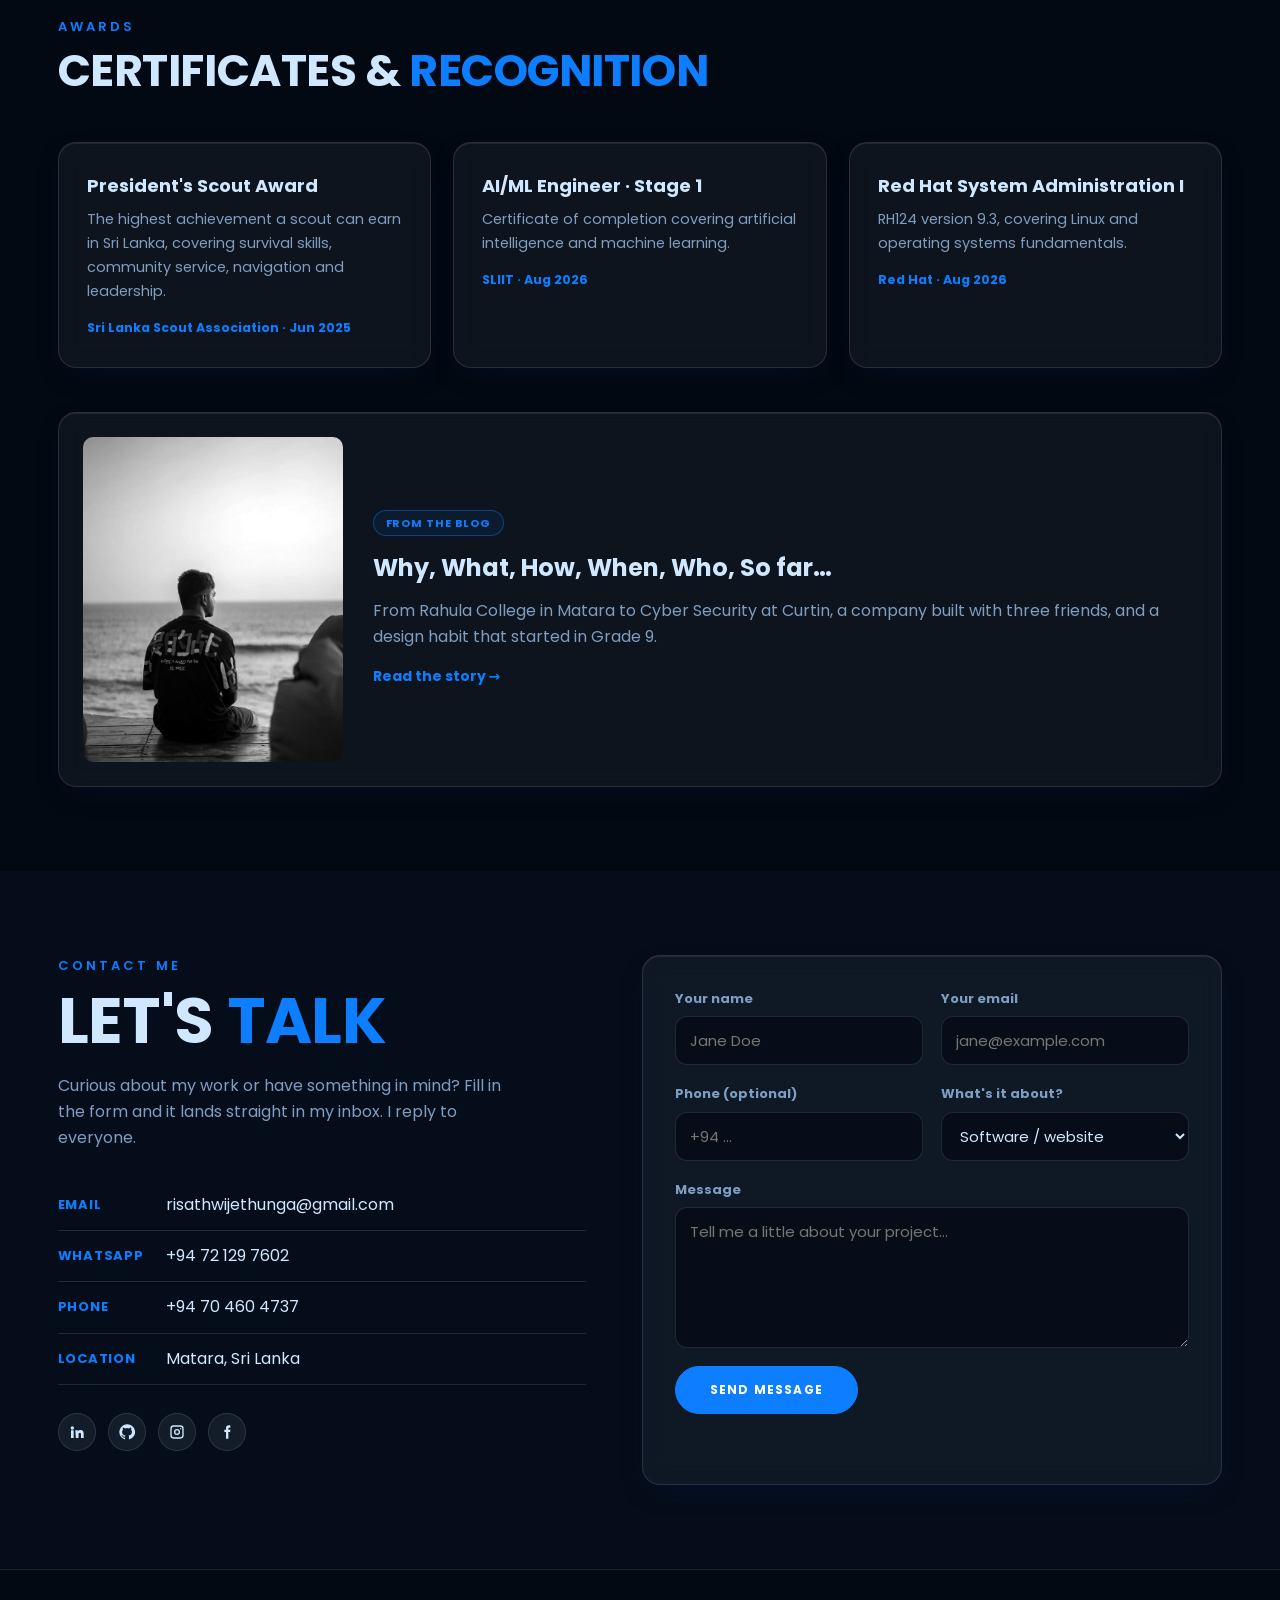
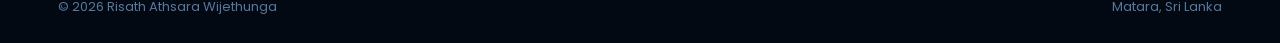
==== commit 919cdd83: "Add photography page" ====
--- a/index.html
+++ b/index.html
@@ -9,7 +9,7 @@
 <meta property="og:type" content="website"><meta property="og:title" content="Risath Athsara Wijethunga | Portfolio 2026">
 <meta property="og:description" content="Software, design and photography from Sri Lanka."><link rel="preconnect" href="https://fonts.googleapis.com"><link rel="preconnect" href="https://fonts.gstatic.com" crossorigin>
 <link href="https://fonts.googleapis.com/css2?family=Poppins:wght@400;500;600;700;800&display=swap" rel="stylesheet">
-<link rel="stylesheet" href="main.css?v=4">
+<link rel="stylesheet" href="main.css?v=9">
 <!-- seo:start (generated by build-seo.py, do not edit by hand) -->
 <link rel="canonical" href="https://risath-portfolio.vercel.app/">
 <meta property="og:url" content="https://risath-portfolio.vercel.app/">
@@ -425,7 +425,7 @@
 <a class="skip" href="#services">Skip to content</a>
 <header class="nav"><div class="wrap">
  <a href="index.html" class="logo" aria-label="Home"><img src="assets/brand/logo-mark-blue.png" alt="R.W"></a>
- <nav class="menu" id="menu" aria-label="Main"><a href="#home">Home</a><a href="#services">Services</a><a href="#about">About me</a><a href="#portfolio">Portfolio</a><a href="#contact">Contact me</a><a href="social.html">Social</a><a href="blog.html">My story</a></nav>
+ <nav class="menu" id="menu" aria-label="Main"><a href="#home">Home</a><a href="#services">Services</a><a href="#about">About me</a><a href="#portfolio">Portfolio</a><a href="#contact">Contact me</a><a href="photography.html">Photography</a><a href="social.html">Social</a><a href="blog.html">My story</a></nav>
  <a class="btn" href="#contact">Hire Me</a>
  <button class="burger" id="burger" aria-label="Menu" aria-expanded="false"><i></i><i></i></button>
 </div></header>
@@ -439,7 +439,7 @@
   <p class="lead">Co-founder of Fortechz, Cyber Security undergraduate at Curtin University, graphic designer and photographer from Matara, Sri Lanka.</p>
   <div class="soc"><a href="https://www.linkedin.com/in/risath-athsara-wijethunga-007844340/" target="_blank" rel="noopener" aria-label="LinkedIn"><svg viewBox="0 0 24 24"><path d="M4.98 3.5a2.5 2.5 0 11-.02 5 2.5 2.5 0 01.02-5zM3 9.5h4V21H3zM9.5 9.5h3.8v1.6h.1c.5-1 1.8-2 3.8-2 4 0 4.8 2.6 4.8 6V21h-4v-5.1c0-1.2 0-2.8-1.7-2.8s-2 1.3-2 2.7V21h-4z"/></svg></a><a href="https://github.com/RisathW" target="_blank" rel="noopener" aria-label="GitHub"><svg viewBox="0 0 24 24"><path d="M12 .5a11.5 11.5 0 00-3.64 22.41c.58.1.79-.25.79-.56v-2c-3.2.7-3.88-1.37-3.88-1.37-.52-1.33-1.28-1.69-1.28-1.69-1.04-.71.08-.7.08-.7 1.15.08 1.76 1.19 1.76 1.19 1.03 1.76 2.7 1.25 3.35.96.1-.75.4-1.25.73-1.54-2.55-.29-5.24-1.28-5.24-5.68 0-1.25.45-2.28 1.19-3.08-.12-.29-.52-1.46.11-3.05 0 0 .97-.31 3.17 1.18a11 11 0 015.78 0c2.2-1.49 3.17-1.18 3.17-1.18.63 1.59.23 2.76.11 3.05.74.8 1.19 1.83 1.19 3.08 0 4.41-2.7 5.38-5.26 5.67.41.36.78 1.06.78 2.14v3.17c0 .31.21.67.8.56A11.5 11.5 0 0012 .5z"/></svg></a><a href="https://www.instagram.com/itz.r1sath" target="_blank" rel="noopener" aria-label="Instagram"><svg viewBox="0 0 24 24"><path d="M7 2h10a5 5 0 015 5v10a5 5 0 01-5 5H7a5 5 0 01-5-5V7a5 5 0 015-5zm0 2a3 3 0 00-3 3v10a3 3 0 003 3h10a3 3 0 003-3V7a3 3 0 00-3-3zm5 3.5A4.5 4.5 0 1112 16.5 4.5 4.5 0 0112 7.5zm0 2A2.5 2.5 0 1012 14.5 2.5 2.5 0 0012 9.5zM17.5 6a1 1 0 110 2 1 1 0 010-2z"/></svg></a><a href="https://www.facebook.com/profile.php?id=100069518536727" target="_blank" rel="noopener" aria-label="Facebook"><svg viewBox="0 0 24 24"><path d="M14 8.5V6.8c0-.8.2-1.3 1.4-1.3H17V2.2C16.7 2.2 15.7 2 14.6 2 12.2 2 10.5 3.5 10.5 6.2v2.3H8V12h2.5v10H14V12h2.7l.4-3.5z"/></svg></a></div>
   <div class="cta"><a class="btn" href="#contact">Hire Me</a><a class="btn line" href="blog.html">My Story</a></div>
-  <div class="stats"><div><b>4</b><span>Co-founders</span></div><div><b>150+</b><span>Blood donors</span></div><div><b>2028</b><span>Cyber degree</span></div></div>
+  <div class="stats"><a href="https://fortechz.com/" target="_blank" rel="noopener"><b>Fortechz</b><span>Co-Founder</span></a><a href="https://risathw.github.io/artifex.github.io/" target="_blank" rel="noopener"><b>ArtifeX</b><span>Graphic Designer</span></a><div><b>2028</b><span>Cyber degree</span></div></div>
  </div>
  <div class="portrait">
   <img src="assets/images/photo-hero.png" alt="Risath Athsara Wijethunga">
@@ -461,7 +461,7 @@
   <figure class="rv"><img src="assets/images/sunset-gray.jpg" alt="Risath looking out at the sea at sunset" loading="lazy"></figure>
   <div class="rv">
    <p class="eyebrow">About me</p><h2 class="h2">Secure software, honest design, <em>real moments</em></h2>
-   <p>Hi, I'm <b>Risath</b>. I'm a software builder, designer and photographer from Matara, Sri Lanka. I co-founded <a href="https://fortechz.com/" target="_blank" rel="noopener">Fortechz</a> with three friends, where we make websites, POS systems and IT infrastructure for real businesses.</p>
+   <p>Hi, I'm <b>Risath</b>. I'm a software builder, designer and photographer from Matara, Sri Lanka. I co-founded <a href="https://fortechz.com/" target="_blank" rel="noopener">Fortechz</a>, where we make websites, POS systems and IT infrastructure for real businesses.</p>
    <p>I'm also studying Cyber Security at Curtin University, I'm a President's Scout, and I've been designing since Grade 9. When I'm not at a keyboard, I'm out with my camera as <b>@risathxclicks</b>.</p>
    <a class="more" href="blog.html">Read my full story →</a>
    <div class="two">
@@ -514,7 +514,7 @@
  <div class="pane" id="t-ph">
   <div class="filters"><button class="on" data-f="all">All</button><button data-f="wildlife">Wildlife</button><button data-f="night">Night</button><button data-f="street">Street</button><button data-f="concept">Concept</button></div>
   <div class="pgrid"><figure data-cat="wildlife" data-full="assets/photography/dsc03773.jpg"><img src="assets/photography/dsc03773.jpg" alt="Jeep safari"><figcaption><b>Jeep safari</b></figcaption></figure><figure data-cat="wildlife" data-full="assets/photography/dsc03840.jpg"><img src="assets/photography/dsc03840.jpg" alt="Gentle giant"><figcaption><b>Gentle giant</b></figcaption></figure><figure data-cat="night" data-full="assets/photography/dsc03472.jpg"><img src="assets/photography/dsc03472.jpg" alt="Night market"><figcaption><b>Night market</b></figcaption></figure><figure data-cat="night" data-full="assets/photography/dsc03599.jpg"><img src="assets/photography/dsc03599.jpg" alt="Vesak lanterns"><figcaption><b>Vesak lanterns</b></figcaption></figure><figure data-cat="night" data-full="assets/photography/dsc03462.jpg"><img src="assets/photography/dsc03462.jpg" alt="Promenade lights"><figcaption><b>Promenade lights</b></figcaption></figure><figure data-cat="street" data-full="assets/photography/dsc03439.jpg"><img src="assets/photography/dsc03439.jpg" alt="Street at dusk"><figcaption><b>Street at dusk</b></figcaption></figure><figure data-cat="street" data-full="assets/photography/dsc03443.jpg"><img src="assets/photography/dsc03443.jpg" alt="Evening ride by the sea"><figcaption><b>Evening ride by the sea</b></figcaption></figure><figure data-cat="night" data-full="assets/photography/dsc03494.jpg"><img src="assets/photography/dsc03494.jpg" alt="City after dark"><figcaption><b>City after dark</b></figcaption></figure><figure data-cat="night" data-full="assets/photography/dsc03630.jpg"><img src="assets/photography/dsc03630.jpg" alt="Lantern glow"><figcaption><b>Lantern glow</b></figcaption></figure><figure data-cat="concept" data-full="assets/photography/dsc03860.jpg"><img src="assets/photography/dsc03860.jpg" alt="Framing the lake"><figcaption><b>Framing the lake</b></figcaption></figure></div>
-  <p class="center"><a class="btn line" href="https://www.instagram.com/risathxclicks/" target="_blank" rel="noopener">Follow @risathxclicks ↗</a></p>
+  <p class="center"><a class="btn line" href="https://www.instagram.com/risathxclicks/" target="_blank" rel="noopener">Follow @risathxclicks ↗</a> <a class="btn" href="photography.html">Full gallery →</a> <a class="btn line" href="https://www.facebook.com/share/p/1DkJxBQKqQ/" target="_blank" rel="noopener">Facebook album &#8599;</a></p>
  </div>
 </div></section>
 
--- a/main.css
+++ b/main.css
@@ -57,9 +57,10 @@
 .soc a:hover svg{fill:#fff}
 .cta{display:flex;flex-wrap:wrap;gap:14px;margin-bottom:38px}
 .stats{display:inline-grid;grid-template-columns:repeat(3,auto);background:var(--card);border-radius:10px;padding:18px 6px}
-.stats div{padding:0 26px;border-left:1px solid var(--line)}
-.stats div:first-child{border-left:0}
-.stats b{display:block;color:var(--or);font-size:24px;font-weight:800;line-height:1.1}
+.stats>*{display:block;padding:0 26px;border-left:1px solid var(--line)}
+.stats>*:first-child{border-left:0}
+.stats a:hover b{color:var(--or2)}
+.stats b{display:block;color:var(--or);font-size:22px;font-weight:800;line-height:1.1}
 .stats span{font-size:12.5px;font-weight:700}
 .portrait{position:relative;justify-self:center;align-self:end;height:min(82svh,880px);aspect-ratio:541/1070}
 .portrait::before{content:"";position:absolute;left:50%;bottom:-4%;width:165%;aspect-ratio:1;transform:translateX(-50%);border-radius:50%;background:#0a1a2e;box-shadow:0 0 0 1px #12304f inset}
@@ -151,6 +152,7 @@
 .pgrid{columns:3;column-gap:18px}
 .pgrid figure.hide{display:none}
 .center{text-align:center;margin-top:20px}
+.center .btn{margin:5px 4px}
 
 .grid2{display:grid;grid-template-columns:1fr 1fr;gap:22px}
 .brand{aspect-ratio:1;display:grid;place-items:center;padding:6px}
@@ -258,14 +260,30 @@
   section{padding:60px 0}.hero{padding:30px 0 60px}
   .grid4,.two,.feat{grid-template-columns:1fr}
   .dgrid,.pgrid{columns:1}
-  .stats{display:grid;padding:14px 0}.stats div{padding:0 14px}
-  .stats b{font-size:20px}.stats span{font-size:11px}
+  .stats{display:grid;padding:14px 0}.stats>*{padding:0 12px}
+  .stats b{font-size:17px}.stats span{font-size:11px}
   .rows a{grid-template-columns:34px 1fr 20px}.rows span{display:none}
   .mosaic5{grid-template-columns:repeat(2,1fr)}
   .b1{left:0}.b2{right:0}
   .story{grid-template-columns:1fr}
 }
 
+
+/* photography page */
+.phhero{padding:70px 0 10px}
+.phh{display:grid;grid-template-columns:1.2fr .8fr;gap:48px;align-items:center}
+.phpic{border-radius:var(--r);overflow:hidden;border:1px solid var(--line);max-width:420px;justify-self:end;cursor:zoom-in}
+.phpic img{width:100%;height:auto;max-height:560px;object-fit:cover;object-position:center 25%;filter:grayscale(.15)}
+.phgear{padding:80px 0}
+.gear{display:grid;grid-template-columns:.7fr 1.3fr;gap:44px;align-items:center;padding:28px}
+.gear figure{border-radius:12px;overflow:hidden;cursor:zoom-in;max-height:480px}
+.gear figure img{width:100%;height:100%;max-height:480px;object-fit:cover}
+.gear .h2{font-size:clamp(28px,4vw,46px);margin-bottom:14px}.gear p{color:var(--mut);margin-bottom:22px;max-width:520px}
+@media(max-width:960px){.phh,.gear{grid-template-columns:1fr}.phpic{justify-self:start;max-width:320px}.gear figure{max-height:360px}}
+.phtitle{font-size:clamp(40px,7vw,96px)}
+.phsec{padding:30px 0 90px}
+.phsec .filters{justify-content:flex-start}
+@media(min-width:1100px){.phsec .pgrid{columns:4}}
 /* ---------- loading screen ---------- */
 .loader{position:fixed;inset:0;z-index:999;background:var(--bg);display:none;place-items:center;align-content:center;gap:22px;transition:opacity .6s,visibility .6s}
 .ld .loader{display:grid}
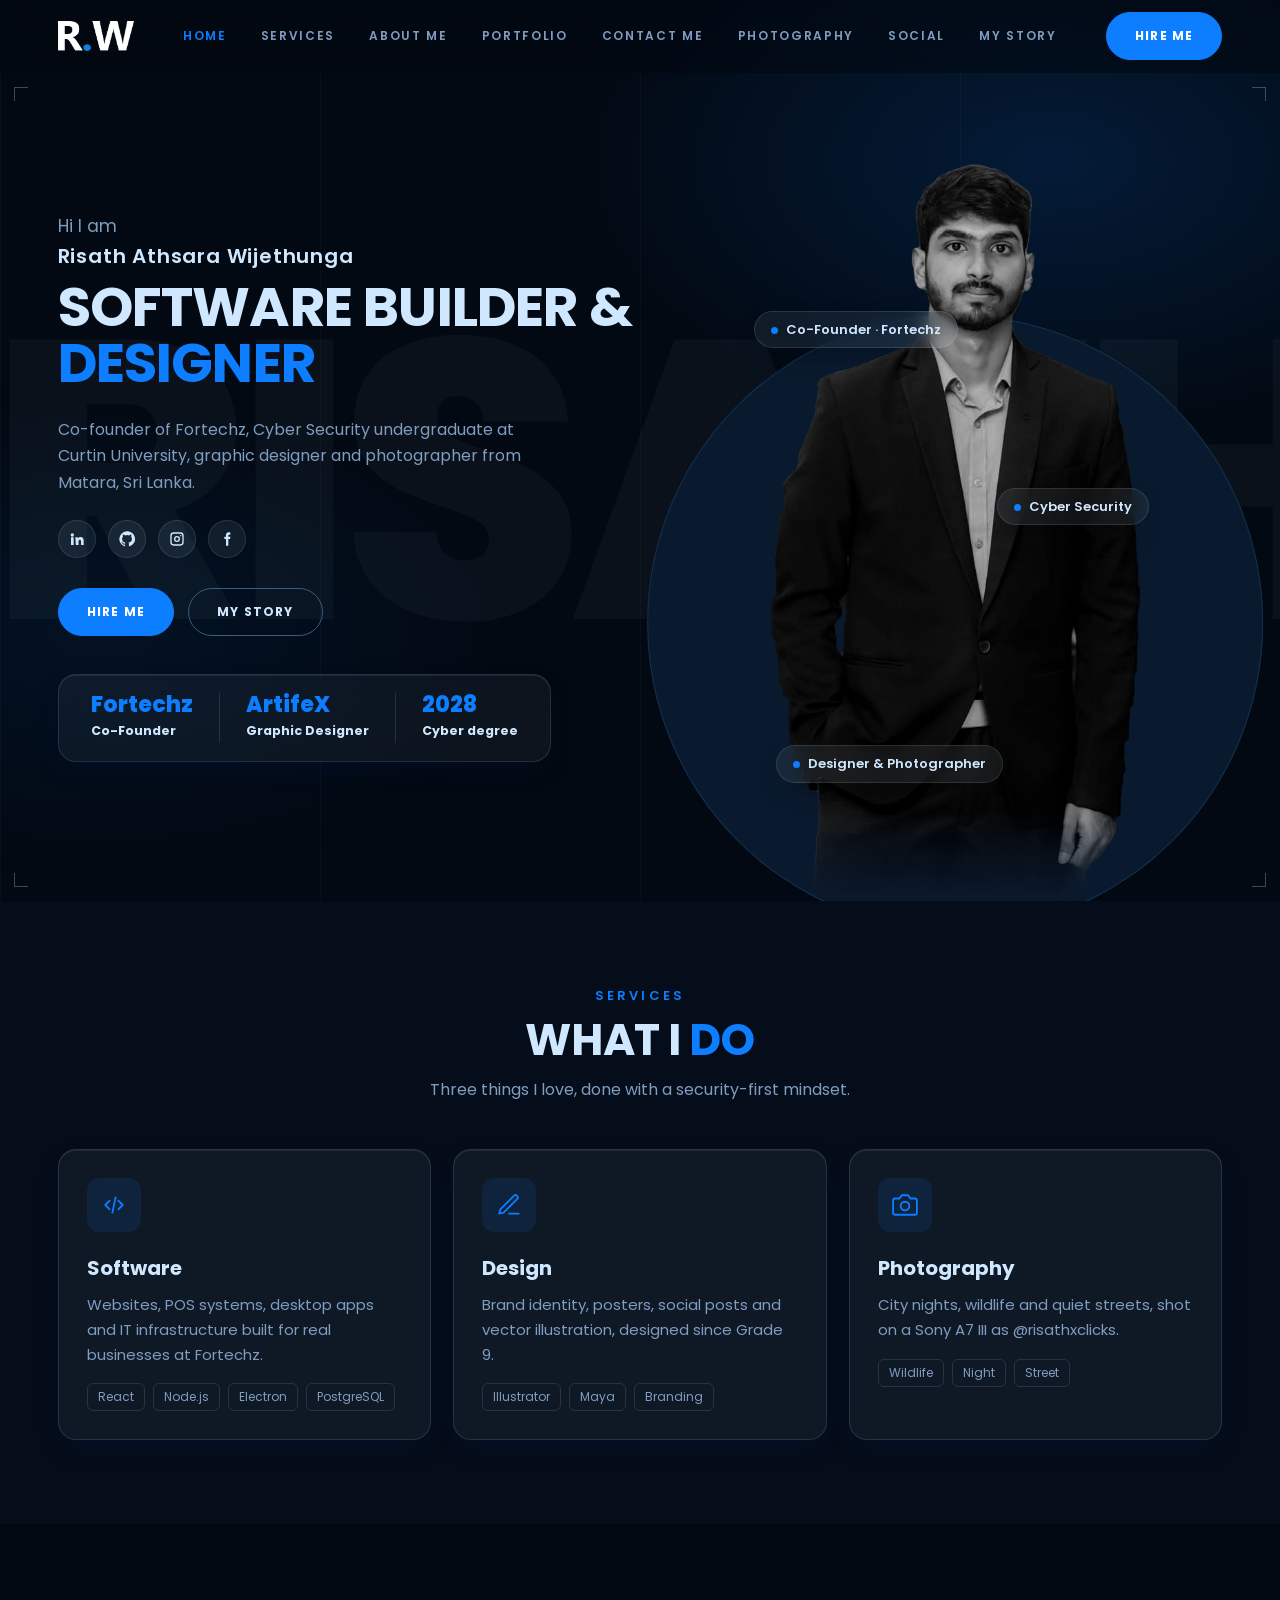
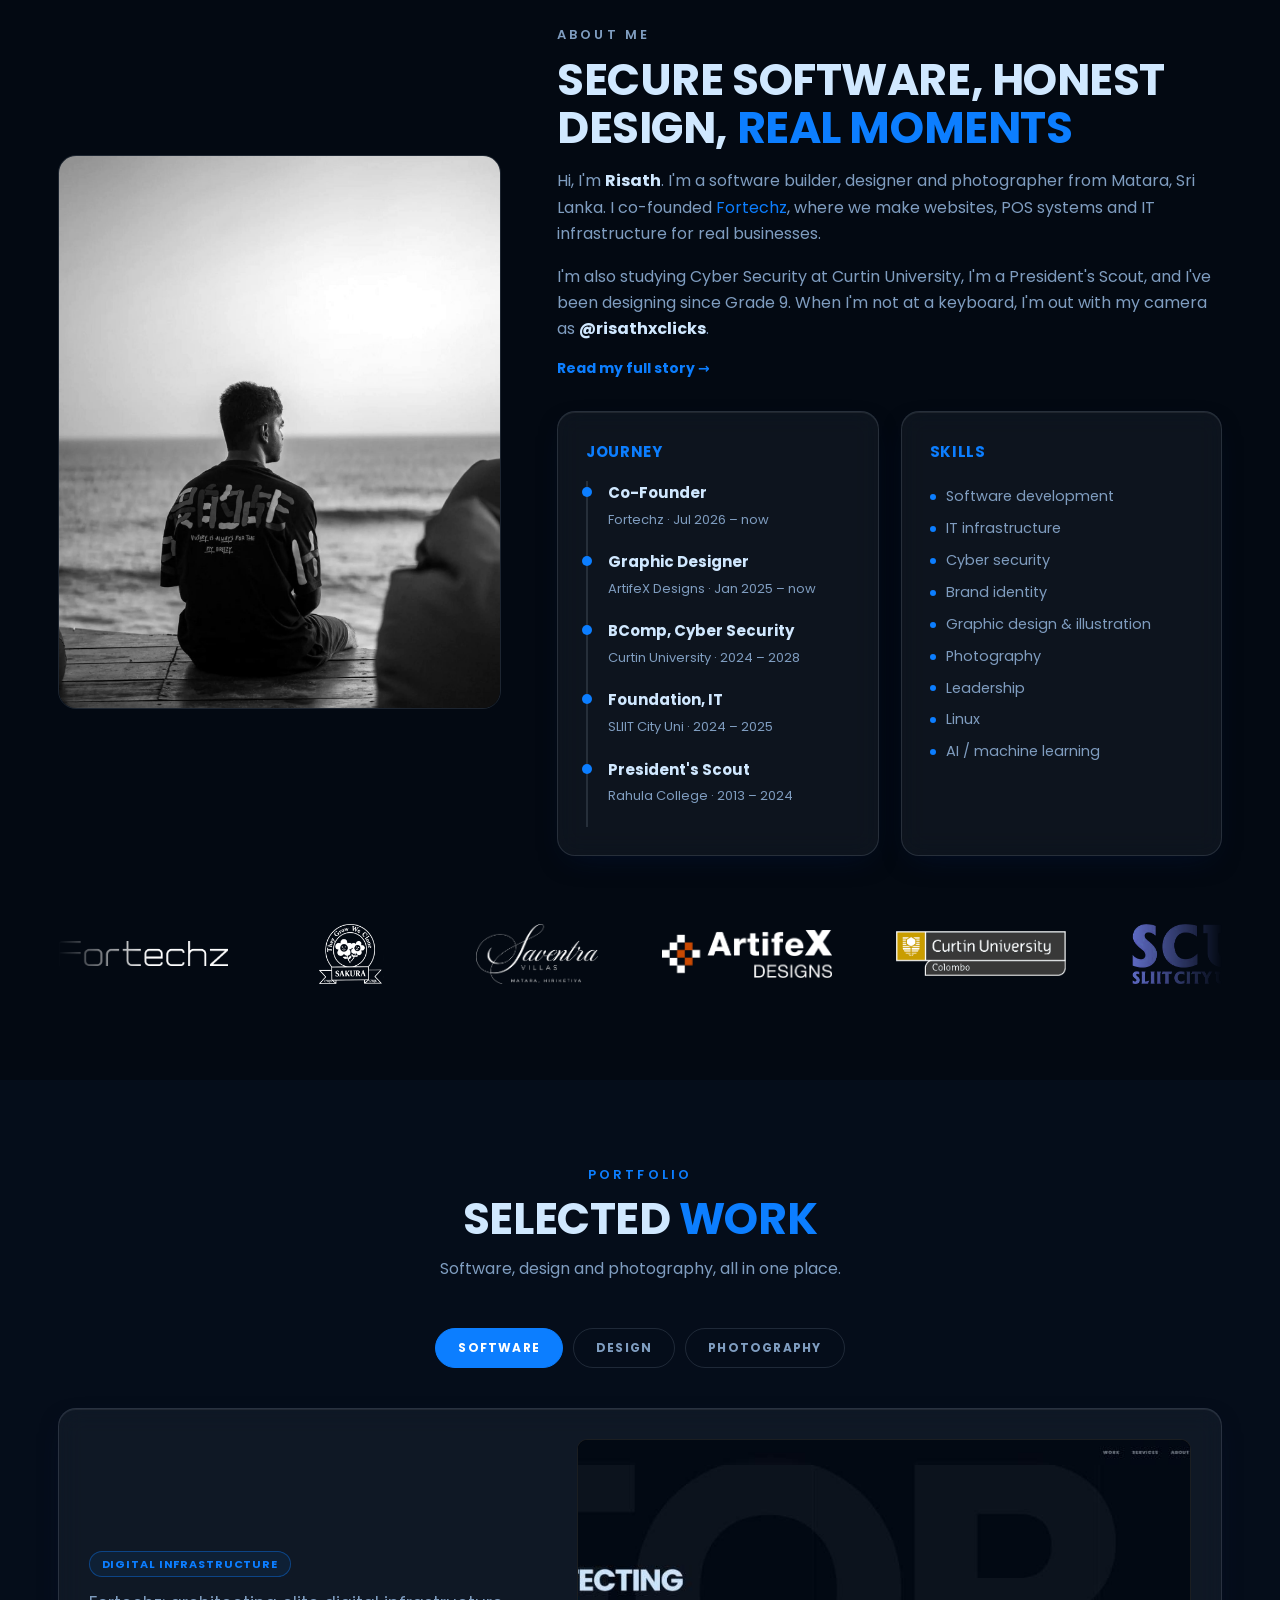
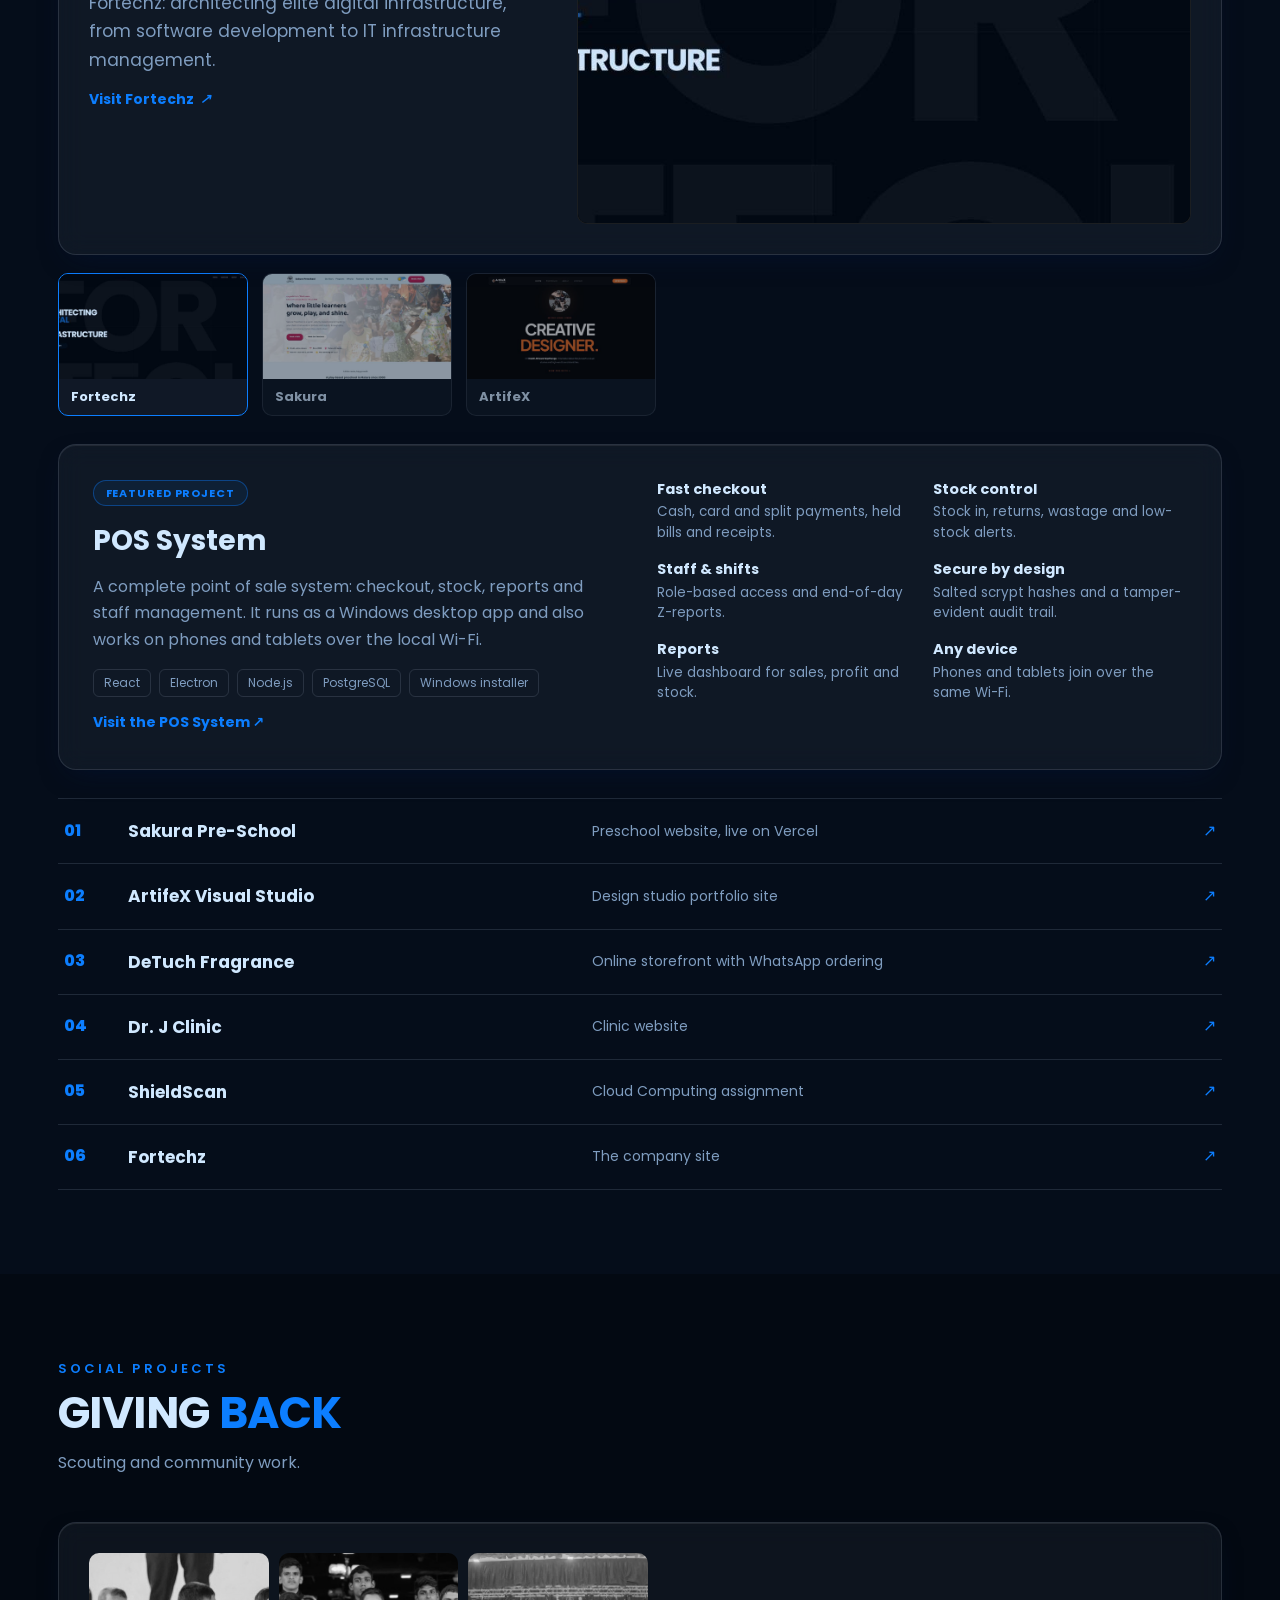
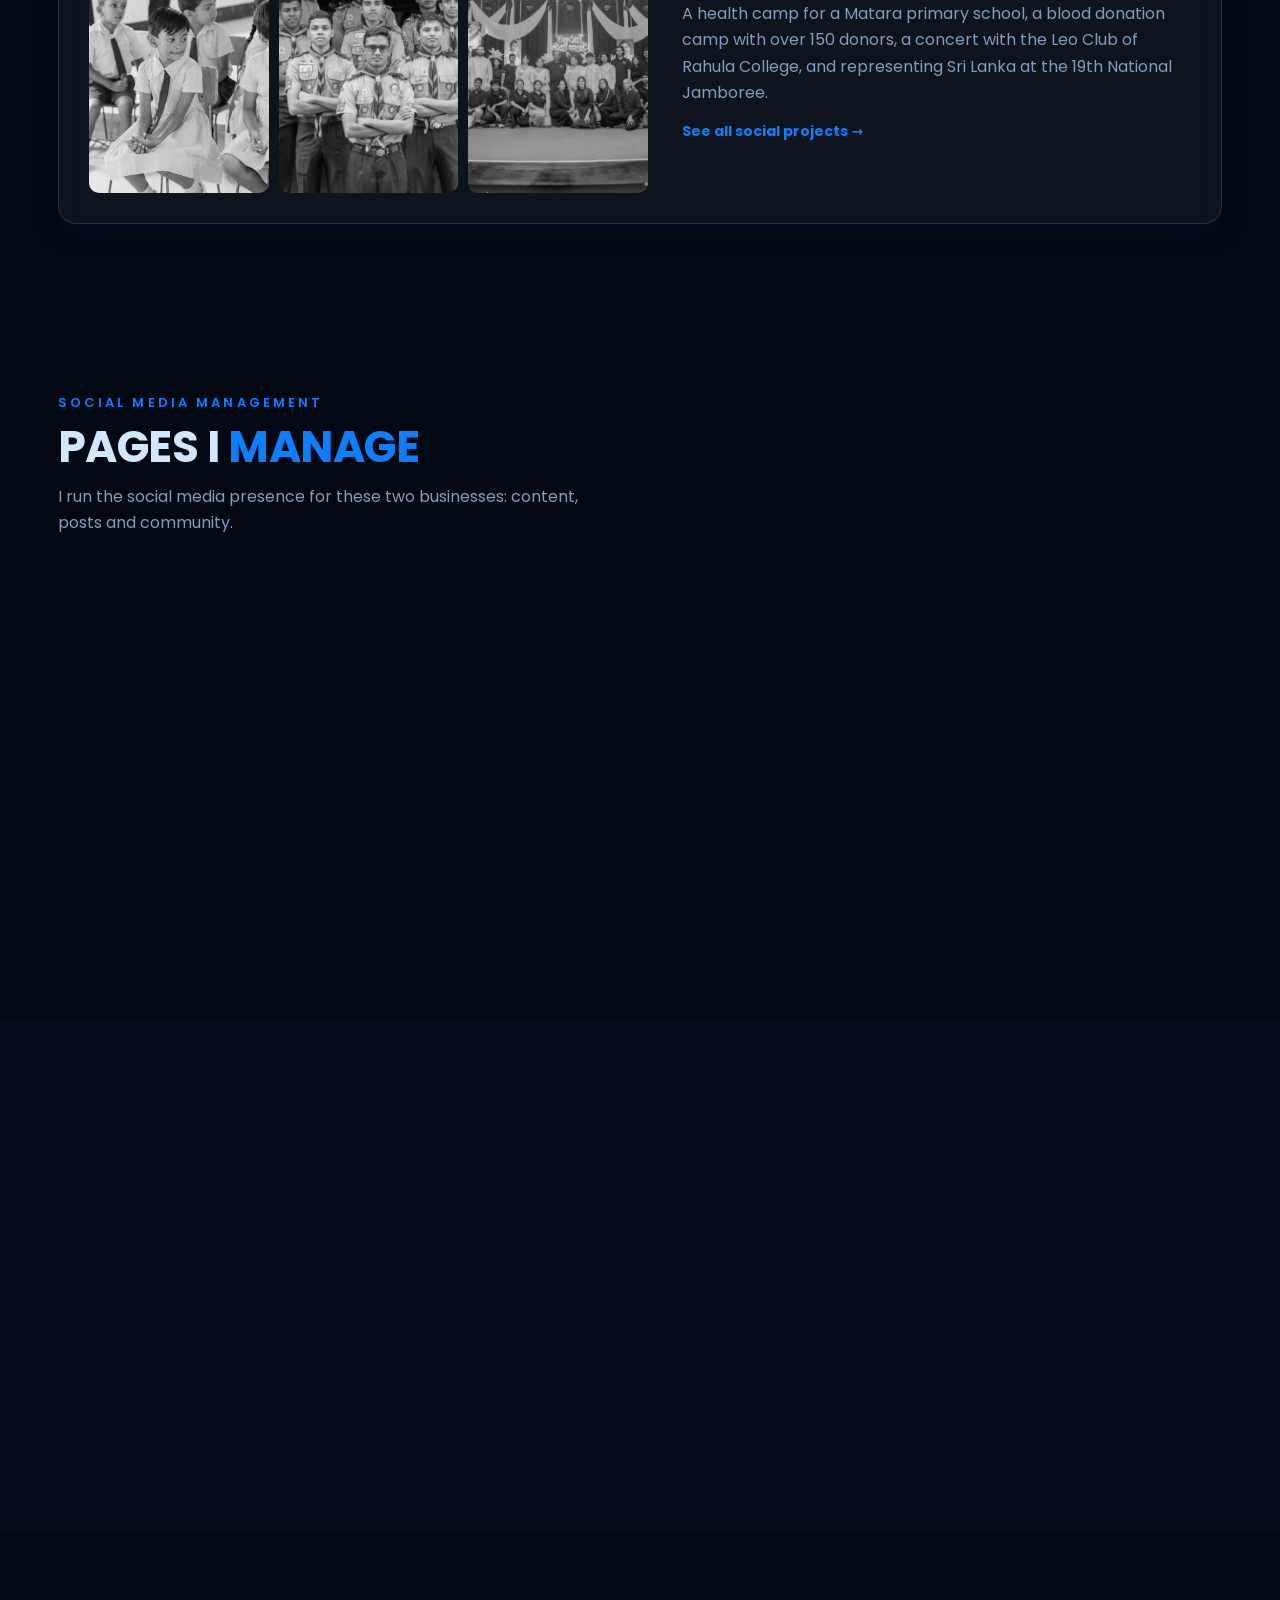
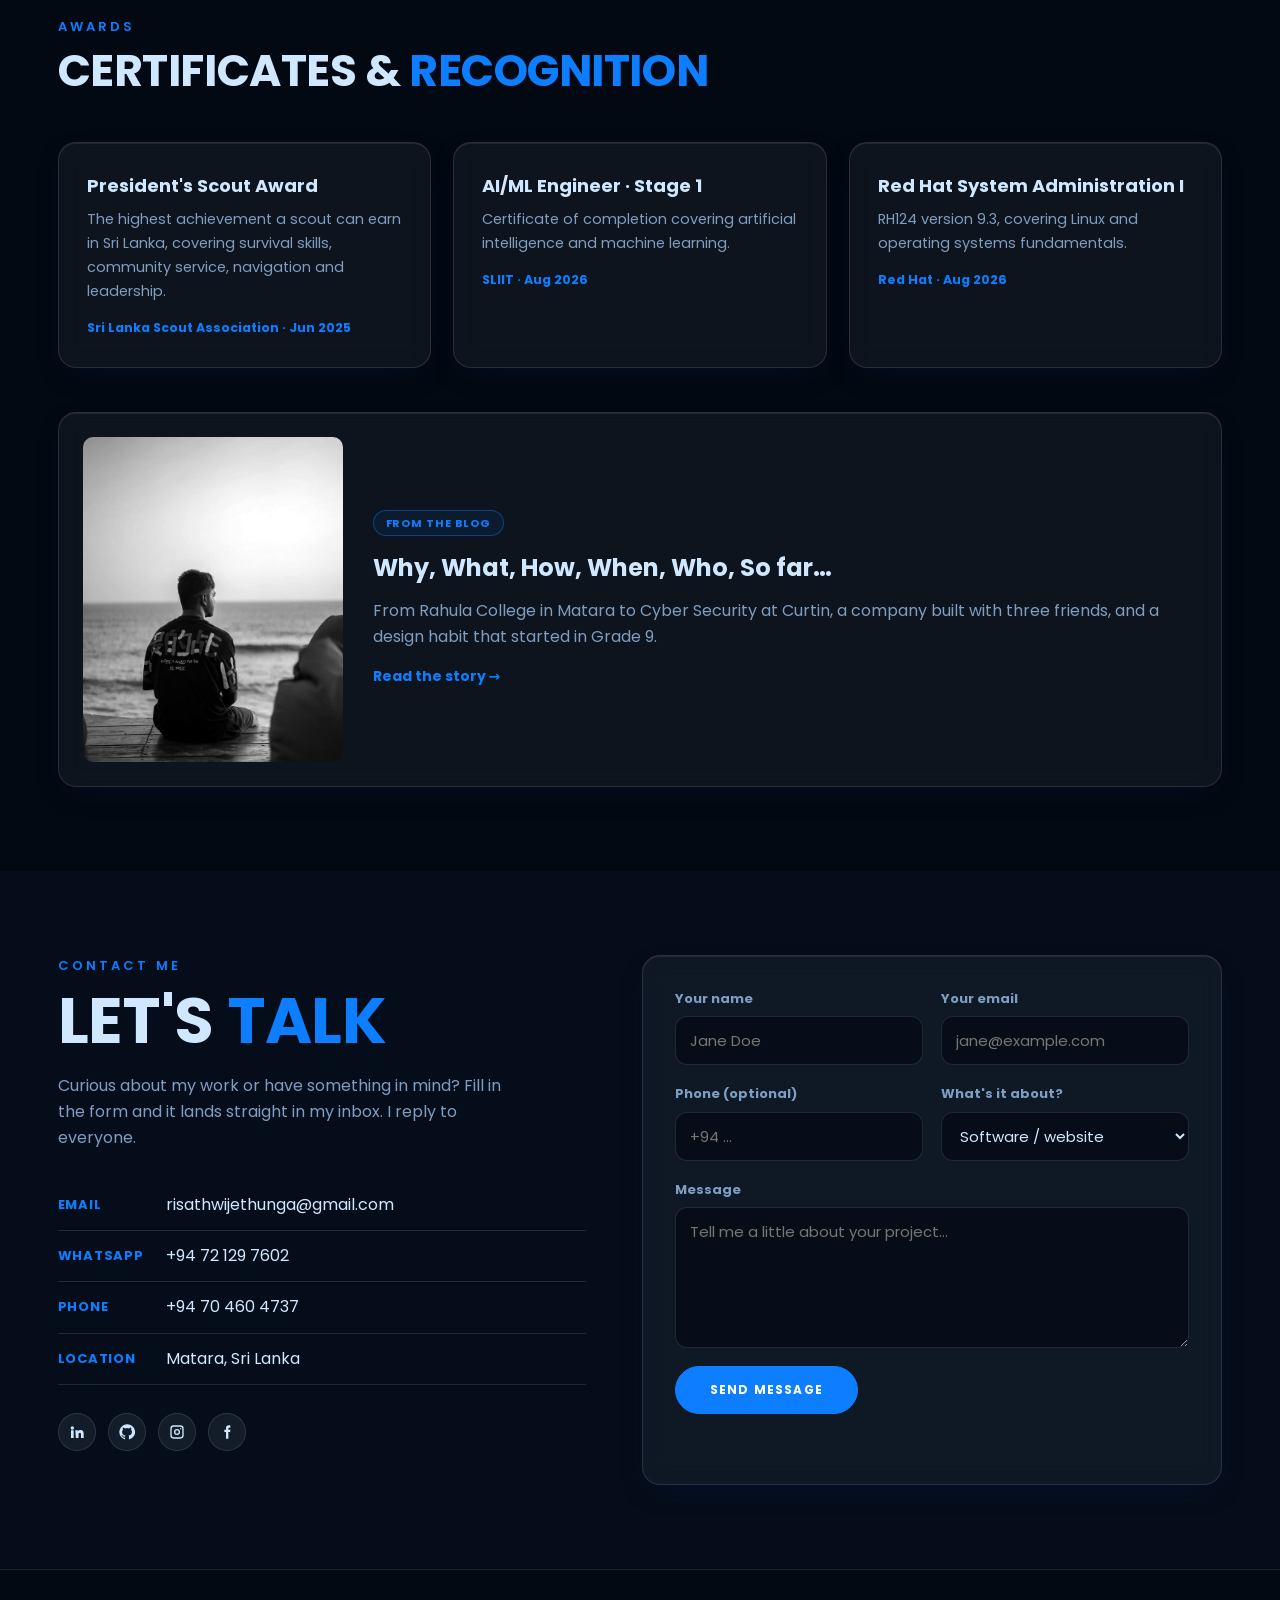
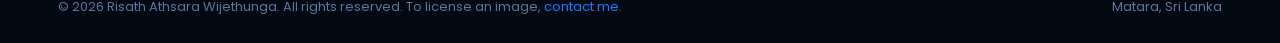
==== commit 5f1cfbfd: "Add image license metadata" ====
--- a/index.html
+++ b/index.html
@@ -9,49 +9,55 @@
 <meta property="og:type" content="website"><meta property="og:title" content="Risath Athsara Wijethunga | Portfolio 2026">
 <meta property="og:description" content="Software, design and photography from Sri Lanka."><link rel="preconnect" href="https://fonts.googleapis.com"><link rel="preconnect" href="https://fonts.gstatic.com" crossorigin>
 <link href="https://fonts.googleapis.com/css2?family=Poppins:wght@400;500;600;700;800&display=swap" rel="stylesheet">
-<link rel="stylesheet" href="main.css?v=9">
+<meta name="robots" content="index, follow, max-image-preview:large">
+<meta property="og:site_name" content="Risath Athsara Wijethunga"><meta property="og:locale" content="en_US">
+<meta name="twitter:card" content="summary_large_image"><meta name="twitter:title" content="Risath Athsara Wijethunga | Portfolio 2026"><meta name="twitter:description" content="Software, design and photography from Sri Lanka. Co-founder of Fortechz.">
+<link rel="stylesheet" href="main.css?v=10">
 <!-- seo:start (generated by build-seo.py, do not edit by hand) -->
-<link rel="canonical" href="https://risath-portfolio.vercel.app/">
-<meta property="og:url" content="https://risath-portfolio.vercel.app/">
-<meta property="og:image" content="https://risath-portfolio.vercel.app/assets/brand/og-image.png">
-<meta property="og:image:secure_url" content="https://risath-portfolio.vercel.app/assets/brand/og-image.png">
-<meta name="twitter:image" content="https://risath-portfolio.vercel.app/assets/brand/og-image.png">
+<link rel="canonical" href="https://risathw.github.io/risathw-portfolio/">
+<meta property="og:url" content="https://risathw.github.io/risathw-portfolio/">
+<meta property="og:image" content="https://risathw.github.io/risathw-portfolio/assets/brand/og-image.png">
+<meta property="og:image:secure_url" content="https://risathw.github.io/risathw-portfolio/assets/brand/og-image.png">
+<meta property="og:image:width" content="1200">
+<meta property="og:image:height" content="630">
+<meta property="og:image:alt" content="Risath Athsara Wijethunga, co-founder of Fortechz">
+<meta name="twitter:image" content="https://risathw.github.io/risathw-portfolio/assets/brand/og-image.png">
 <script type="application/ld+json">{
  "@context": "https://schema.org",
  "@graph": [
   {
    "@type": "WebSite",
-   "@id": "https://risath-portfolio.vercel.app/#website",
-   "url": "https://risath-portfolio.vercel.app/",
+   "@id": "https://risathw.github.io/risathw-portfolio/#website",
+   "url": "https://risathw.github.io/risathw-portfolio/",
    "name": "Risath Athsara Wijethunga",
    "description": "Risath Athsara Wijethunga is the co-founder of Fortechz, a Cyber Security undergraduate at Curtin University, graphic designer and photographer from Sri Lanka.",
    "inLanguage": "en",
    "publisher": {
-    "@id": "https://risath-portfolio.vercel.app/#risath"
+    "@id": "https://risathw.github.io/risathw-portfolio/#risath"
    }
   },
   {
    "@type": "ProfilePage",
-   "@id": "https://risath-portfolio.vercel.app/#profile",
-   "url": "https://risath-portfolio.vercel.app/",
+   "@id": "https://risathw.github.io/risathw-portfolio/#profile",
+   "url": "https://risathw.github.io/risathw-portfolio/",
    "name": "Risath Athsara Wijethunga | Co-Founder of Fortechz",
    "isPartOf": {
-    "@id": "https://risath-portfolio.vercel.app/#website"
+    "@id": "https://risathw.github.io/risathw-portfolio/#website"
    },
    "mainEntity": {
-    "@id": "https://risath-portfolio.vercel.app/#risath"
+    "@id": "https://risathw.github.io/risathw-portfolio/#risath"
    },
-   "dateModified": "2026-10-18",
+   "dateModified": "2026-10-24",
    "primaryImageOfPage": {
     "@type": "ImageObject",
-    "url": "https://risath-portfolio.vercel.app/assets/brand/og-image.png",
+    "url": "https://risathw.github.io/risathw-portfolio/assets/brand/og-image.png",
     "width": 1200,
     "height": 630
    }
   },
   {
    "@type": "Person",
-   "@id": "https://risath-portfolio.vercel.app/#risath",
+   "@id": "https://risathw.github.io/risathw-portfolio/#risath",
    "name": "Risath Athsara Wijethunga",
    "alternateName": [
     "Risath Wijethunga",
@@ -60,8 +66,8 @@
    ],
    "jobTitle": "Co-Founder of Fortechz",
    "description": "Risath Athsara Wijethunga is the co-founder of Fortechz, a Cyber Security undergraduate at Curtin University, graphic designer and photographer from Sri Lanka.",
-   "url": "https://risath-portfolio.vercel.app/",
-   "image": "https://risath-portfolio.vercel.app/assets/brand/og-image.png",
+   "url": "https://risathw.github.io/risathw-portfolio/",
+   "image": "https://risathw.github.io/risathw-portfolio/assets/brand/og-image.png",
    "email": "mailto:risathwijethunga@gmail.com",
    "telephone": "+94704604737",
    "address": {
@@ -71,7 +77,7 @@
     "addressCountry": "LK"
    },
    "worksFor": {
-    "@id": "https://risath-portfolio.vercel.app/#fortechz"
+    "@id": "https://risathw.github.io/risathw-portfolio/#fortechz"
    },
    "alumniOf": [
     {
@@ -140,14 +146,14 @@
   },
   {
    "@type": "Organization",
-   "@id": "https://risath-portfolio.vercel.app/#fortechz",
+   "@id": "https://risathw.github.io/risathw-portfolio/#fortechz",
    "name": "Fortechz",
    "url": "https://fortechz.com/",
    "description": "Architecting elite digital infrastructure: software, websites and POS systems.",
    "founder": {
-    "@id": "https://risath-portfolio.vercel.app/#risath"
+    "@id": "https://risathw.github.io/risathw-portfolio/#risath"
    },
-   "logo": "https://risath-portfolio.vercel.app/assets/logos/fortechz.png"
+   "logo": "https://risathw.github.io/risathw-portfolio/assets/logos/ondark/fortechz.png"
   },
   {
    "@type": "ItemList",
@@ -163,7 +169,7 @@
       "applicationCategory": "BusinessApplication",
       "operatingSystem": "Windows",
       "creator": {
-       "@id": "https://risath-portfolio.vercel.app/#fortechz"
+       "@id": "https://risathw.github.io/risathw-portfolio/#fortechz"
       }
      }
     },
@@ -176,7 +182,7 @@
       "url": "https://sakura-pre-school.vercel.app/",
       "description": "Website for a play-based preschool in Matara, Sri Lanka.",
       "creator": {
-       "@id": "https://risath-portfolio.vercel.app/#fortechz"
+       "@id": "https://risathw.github.io/risathw-portfolio/#fortechz"
       }
      }
     },
@@ -189,7 +195,7 @@
       "url": "https://risathw.github.io/artifex.github.io/",
       "description": "Graphic design studio portfolio website.",
       "creator": {
-       "@id": "https://risath-portfolio.vercel.app/#fortechz"
+       "@id": "https://risathw.github.io/risathw-portfolio/#fortechz"
       }
      }
     },
@@ -202,7 +208,7 @@
       "url": "https://risathw.github.io/DeTuch_Fragrance/",
       "description": "Online fragrance storefront with WhatsApp ordering.",
       "creator": {
-       "@id": "https://risath-portfolio.vercel.app/#fortechz"
+       "@id": "https://risathw.github.io/risathw-portfolio/#fortechz"
       }
      }
     }
@@ -212,107 +218,151 @@
    "@type": "ImageGallery",
    "name": "Visual portfolio: graphic design by Risath Athsara Wijethunga",
    "creator": {
-    "@id": "https://risath-portfolio.vercel.app/#risath"
+    "@id": "https://risathw.github.io/risathw-portfolio/#risath"
    },
    "image": [
     {
      "@type": "ImageObject",
-     "contentUrl": "https://risath-portfolio.vercel.app/assets/work/kuweni.jpg",
+     "contentUrl": "https://risathw.github.io/risathw-portfolio/assets/work/kuweni.jpg",
      "name": "Kuweni The Musical",
      "caption": "Kuweni The Musical",
      "creator": {
-      "@id": "https://risath-portfolio.vercel.app/#risath"
-     }
-    },
-    {
-     "@type": "ImageObject",
-     "contentUrl": "https://risath-portfolio.vercel.app/assets/work/lewis-hamilton.jpg",
+      "@id": "https://risathw.github.io/risathw-portfolio/#risath"
+     },
+     "creditText": "Risath Athsara Wijethunga",
+     "copyrightNotice": "© 2026 Risath Athsara Wijethunga. All rights reserved.",
+     "license": "https://risathw.github.io/risathw-portfolio/index.html#license",
+     "acquireLicensePage": "https://risathw.github.io/risathw-portfolio/index.html#contact"
+    },
+    {
+     "@type": "ImageObject",
+     "contentUrl": "https://risathw.github.io/risathw-portfolio/assets/work/lewis-hamilton.jpg",
      "name": "Lewis Hamilton · Ferrari",
      "caption": "Lewis Hamilton · Ferrari",
      "creator": {
-      "@id": "https://risath-portfolio.vercel.app/#risath"
-     }
-    },
-    {
-     "@type": "ImageObject",
-     "contentUrl": "https://risath-portfolio.vercel.app/assets/work/saventra-stay.jpg",
+      "@id": "https://risathw.github.io/risathw-portfolio/#risath"
+     },
+     "creditText": "Risath Athsara Wijethunga",
+     "copyrightNotice": "© 2026 Risath Athsara Wijethunga. All rights reserved.",
+     "license": "https://risathw.github.io/risathw-portfolio/index.html#license",
+     "acquireLicensePage": "https://risathw.github.io/risathw-portfolio/index.html#contact"
+    },
+    {
+     "@type": "ImageObject",
+     "contentUrl": "https://risathw.github.io/risathw-portfolio/assets/work/saventra-stay.jpg",
      "name": "Saventra Villas · Stay With Us",
      "caption": "Saventra Villas · Stay With Us",
      "creator": {
-      "@id": "https://risath-portfolio.vercel.app/#risath"
-     }
-    },
-    {
-     "@type": "ImageObject",
-     "contentUrl": "https://risath-portfolio.vercel.app/assets/work/travel-destination-banner.jpg",
+      "@id": "https://risathw.github.io/risathw-portfolio/#risath"
+     },
+     "creditText": "Risath Athsara Wijethunga",
+     "copyrightNotice": "© 2026 Risath Athsara Wijethunga. All rights reserved.",
+     "license": "https://risathw.github.io/risathw-portfolio/index.html#license",
+     "acquireLicensePage": "https://risathw.github.io/risathw-portfolio/index.html#contact"
+    },
+    {
+     "@type": "ImageObject",
+     "contentUrl": "https://risathw.github.io/risathw-portfolio/assets/work/travel-destination-banner.jpg",
      "name": "Travel Destination",
      "caption": "Travel Destination",
      "creator": {
-      "@id": "https://risath-portfolio.vercel.app/#risath"
-     }
-    },
-    {
-     "@type": "ImageObject",
-     "contentUrl": "https://risath-portfolio.vercel.app/assets/work/rahula-scout-jamboree.jpg",
+      "@id": "https://risathw.github.io/risathw-portfolio/#risath"
+     },
+     "creditText": "Risath Athsara Wijethunga",
+     "copyrightNotice": "© 2026 Risath Athsara Wijethunga. All rights reserved.",
+     "license": "https://risathw.github.io/risathw-portfolio/index.html#license",
+     "acquireLicensePage": "https://risathw.github.io/risathw-portfolio/index.html#contact"
+    },
+    {
+     "@type": "ImageObject",
+     "contentUrl": "https://risathw.github.io/risathw-portfolio/assets/work/rahula-scout-jamboree.jpg",
      "name": "Rahula Scout Contingent",
      "caption": "Rahula Scout Contingent",
      "creator": {
-      "@id": "https://risath-portfolio.vercel.app/#risath"
-     }
-    },
-    {
-     "@type": "ImageObject",
-     "contentUrl": "https://risath-portfolio.vercel.app/assets/work/maduranga-dance-academy.jpg",
+      "@id": "https://risathw.github.io/risathw-portfolio/#risath"
+     },
+     "creditText": "Risath Athsara Wijethunga",
+     "copyrightNotice": "© 2026 Risath Athsara Wijethunga. All rights reserved.",
+     "license": "https://risathw.github.io/risathw-portfolio/index.html#license",
+     "acquireLicensePage": "https://risathw.github.io/risathw-portfolio/index.html#contact"
+    },
+    {
+     "@type": "ImageObject",
+     "contentUrl": "https://risathw.github.io/risathw-portfolio/assets/work/maduranga-dance-academy.jpg",
      "name": "Maduranga Dance Academy",
      "caption": "Maduranga Dance Academy",
      "creator": {
-      "@id": "https://risath-portfolio.vercel.app/#risath"
-     }
-    },
-    {
-     "@type": "ImageObject",
-     "contentUrl": "https://risath-portfolio.vercel.app/assets/work/saventra-home.jpg",
+      "@id": "https://risathw.github.io/risathw-portfolio/#risath"
+     },
+     "creditText": "Risath Athsara Wijethunga",
+     "copyrightNotice": "© 2026 Risath Athsara Wijethunga. All rights reserved.",
+     "license": "https://risathw.github.io/risathw-portfolio/index.html#license",
+     "acquireLicensePage": "https://risathw.github.io/risathw-portfolio/index.html#contact"
+    },
+    {
+     "@type": "ImageObject",
+     "contentUrl": "https://risathw.github.io/risathw-portfolio/assets/work/saventra-home.jpg",
      "name": "Saventra Villas · Feel At Home",
      "caption": "Saventra Villas · Feel At Home",
      "creator": {
-      "@id": "https://risath-portfolio.vercel.app/#risath"
-     }
-    },
-    {
-     "@type": "ImageObject",
-     "contentUrl": "https://risath-portfolio.vercel.app/assets/work/supra.jpg",
+      "@id": "https://risathw.github.io/risathw-portfolio/#risath"
+     },
+     "creditText": "Risath Athsara Wijethunga",
+     "copyrightNotice": "© 2026 Risath Athsara Wijethunga. All rights reserved.",
+     "license": "https://risathw.github.io/risathw-portfolio/index.html#license",
+     "acquireLicensePage": "https://risathw.github.io/risathw-portfolio/index.html#contact"
+    },
+    {
+     "@type": "ImageObject",
+     "contentUrl": "https://risathw.github.io/risathw-portfolio/assets/work/supra.jpg",
      "name": "Supra MK4",
      "caption": "Supra MK4",
      "creator": {
-      "@id": "https://risath-portfolio.vercel.app/#risath"
-     }
-    },
-    {
-     "@type": "ImageObject",
-     "contentUrl": "https://risath-portfolio.vercel.app/assets/work/rahula-band-certificate.jpg",
+      "@id": "https://risathw.github.io/risathw-portfolio/#risath"
+     },
+     "creditText": "Risath Athsara Wijethunga",
+     "copyrightNotice": "© 2026 Risath Athsara Wijethunga. All rights reserved.",
+     "license": "https://risathw.github.io/risathw-portfolio/index.html#license",
+     "acquireLicensePage": "https://risathw.github.io/risathw-portfolio/index.html#contact"
+    },
+    {
+     "@type": "ImageObject",
+     "contentUrl": "https://risathw.github.io/risathw-portfolio/assets/work/rahula-band-certificate.jpg",
      "name": "Rahula Western Band",
      "caption": "Rahula Western Band",
      "creator": {
-      "@id": "https://risath-portfolio.vercel.app/#risath"
-     }
-    },
-    {
-     "@type": "ImageObject",
-     "contentUrl": "https://risath-portfolio.vercel.app/assets/work/dilshan.jpg",
+      "@id": "https://risathw.github.io/risathw-portfolio/#risath"
+     },
+     "creditText": "Risath Athsara Wijethunga",
+     "copyrightNotice": "© 2026 Risath Athsara Wijethunga. All rights reserved.",
+     "license": "https://risathw.github.io/risathw-portfolio/index.html#license",
+     "acquireLicensePage": "https://risathw.github.io/risathw-portfolio/index.html#contact"
+    },
+    {
+     "@type": "ImageObject",
+     "contentUrl": "https://risathw.github.io/risathw-portfolio/assets/work/dilshan.jpg",
      "name": "Dilshan Abeygunawardana",
      "caption": "Dilshan Abeygunawardana",
      "creator": {
-      "@id": "https://risath-portfolio.vercel.app/#risath"
-     }
-    },
-    {
-     "@type": "ImageObject",
-     "contentUrl": "https://risath-portfolio.vercel.app/assets/work/illustrator-art.jpg",
+      "@id": "https://risathw.github.io/risathw-portfolio/#risath"
+     },
+     "creditText": "Risath Athsara Wijethunga",
+     "copyrightNotice": "© 2026 Risath Athsara Wijethunga. All rights reserved.",
+     "license": "https://risathw.github.io/risathw-portfolio/index.html#license",
+     "acquireLicensePage": "https://risathw.github.io/risathw-portfolio/index.html#contact"
+    },
+    {
+     "@type": "ImageObject",
+     "contentUrl": "https://risathw.github.io/risathw-portfolio/assets/work/illustrator-art.jpg",
      "name": "Illustrator Art",
      "caption": "Illustrator Art",
      "creator": {
-      "@id": "https://risath-portfolio.vercel.app/#risath"
-     }
+      "@id": "https://risathw.github.io/risathw-portfolio/#risath"
+     },
+     "creditText": "Risath Athsara Wijethunga",
+     "copyrightNotice": "© 2026 Risath Athsara Wijethunga. All rights reserved.",
+     "license": "https://risathw.github.io/risathw-portfolio/index.html#license",
+     "acquireLicensePage": "https://risathw.github.io/risathw-portfolio/index.html#contact"
     }
    ]
   },
@@ -320,98 +370,138 @@
    "@type": "ImageGallery",
    "name": "Photography by @risathxclicks",
    "creator": {
-    "@id": "https://risath-portfolio.vercel.app/#risath"
+    "@id": "https://risathw.github.io/risathw-portfolio/#risath"
    },
    "image": [
     {
      "@type": "ImageObject",
-     "contentUrl": "https://risath-portfolio.vercel.app/assets/photography/dsc03773.jpg",
+     "contentUrl": "https://risathw.github.io/risathw-portfolio/assets/photography/dsc03773.jpg",
      "name": "Jeep safari",
      "caption": "Jeep safari",
      "creator": {
-      "@id": "https://risath-portfolio.vercel.app/#risath"
-     }
-    },
-    {
-     "@type": "ImageObject",
-     "contentUrl": "https://risath-portfolio.vercel.app/assets/photography/dsc03840.jpg",
+      "@id": "https://risathw.github.io/risathw-portfolio/#risath"
+     },
+     "creditText": "Risath Athsara Wijethunga",
+     "copyrightNotice": "© 2026 Risath Athsara Wijethunga. All rights reserved.",
+     "license": "https://risathw.github.io/risathw-portfolio/index.html#license",
+     "acquireLicensePage": "https://risathw.github.io/risathw-portfolio/index.html#contact"
+    },
+    {
+     "@type": "ImageObject",
+     "contentUrl": "https://risathw.github.io/risathw-portfolio/assets/photography/dsc03840.jpg",
      "name": "Gentle giant",
      "caption": "Gentle giant",
      "creator": {
-      "@id": "https://risath-portfolio.vercel.app/#risath"
-     }
-    },
-    {
-     "@type": "ImageObject",
-     "contentUrl": "https://risath-portfolio.vercel.app/assets/photography/dsc03472.jpg",
+      "@id": "https://risathw.github.io/risathw-portfolio/#risath"
+     },
+     "creditText": "Risath Athsara Wijethunga",
+     "copyrightNotice": "© 2026 Risath Athsara Wijethunga. All rights reserved.",
+     "license": "https://risathw.github.io/risathw-portfolio/index.html#license",
+     "acquireLicensePage": "https://risathw.github.io/risathw-portfolio/index.html#contact"
+    },
+    {
+     "@type": "ImageObject",
+     "contentUrl": "https://risathw.github.io/risathw-portfolio/assets/photography/dsc03472.jpg",
      "name": "Night market",
      "caption": "Night market",
      "creator": {
-      "@id": "https://risath-portfolio.vercel.app/#risath"
-     }
-    },
-    {
-     "@type": "ImageObject",
-     "contentUrl": "https://risath-portfolio.vercel.app/assets/photography/dsc03599.jpg",
+      "@id": "https://risathw.github.io/risathw-portfolio/#risath"
+     },
+     "creditText": "Risath Athsara Wijethunga",
+     "copyrightNotice": "© 2026 Risath Athsara Wijethunga. All rights reserved.",
+     "license": "https://risathw.github.io/risathw-portfolio/index.html#license",
+     "acquireLicensePage": "https://risathw.github.io/risathw-portfolio/index.html#contact"
+    },
+    {
+     "@type": "ImageObject",
+     "contentUrl": "https://risathw.github.io/risathw-portfolio/assets/photography/dsc03599.jpg",
      "name": "Vesak lanterns",
      "caption": "Vesak lanterns",
      "creator": {
-      "@id": "https://risath-portfolio.vercel.app/#risath"
-     }
-    },
-    {
-     "@type": "ImageObject",
-     "contentUrl": "https://risath-portfolio.vercel.app/assets/photography/dsc03462.jpg",
+      "@id": "https://risathw.github.io/risathw-portfolio/#risath"
+     },
+     "creditText": "Risath Athsara Wijethunga",
+     "copyrightNotice": "© 2026 Risath Athsara Wijethunga. All rights reserved.",
+     "license": "https://risathw.github.io/risathw-portfolio/index.html#license",
+     "acquireLicensePage": "https://risathw.github.io/risathw-portfolio/index.html#contact"
+    },
+    {
+     "@type": "ImageObject",
+     "contentUrl": "https://risathw.github.io/risathw-portfolio/assets/photography/dsc03462.jpg",
      "name": "Promenade lights",
      "caption": "Promenade lights",
      "creator": {
-      "@id": "https://risath-portfolio.vercel.app/#risath"
-     }
-    },
-    {
-     "@type": "ImageObject",
-     "contentUrl": "https://risath-portfolio.vercel.app/assets/photography/dsc03439.jpg",
+      "@id": "https://risathw.github.io/risathw-portfolio/#risath"
+     },
+     "creditText": "Risath Athsara Wijethunga",
+     "copyrightNotice": "© 2026 Risath Athsara Wijethunga. All rights reserved.",
+     "license": "https://risathw.github.io/risathw-portfolio/index.html#license",
+     "acquireLicensePage": "https://risathw.github.io/risathw-portfolio/index.html#contact"
+    },
+    {
+     "@type": "ImageObject",
+     "contentUrl": "https://risathw.github.io/risathw-portfolio/assets/photography/dsc03439.jpg",
      "name": "Street at dusk",
      "caption": "Street at dusk",
      "creator": {
-      "@id": "https://risath-portfolio.vercel.app/#risath"
-     }
-    },
-    {
-     "@type": "ImageObject",
-     "contentUrl": "https://risath-portfolio.vercel.app/assets/photography/dsc03443.jpg",
+      "@id": "https://risathw.github.io/risathw-portfolio/#risath"
+     },
+     "creditText": "Risath Athsara Wijethunga",
+     "copyrightNotice": "© 2026 Risath Athsara Wijethunga. All rights reserved.",
+     "license": "https://risathw.github.io/risathw-portfolio/index.html#license",
+     "acquireLicensePage": "https://risathw.github.io/risathw-portfolio/index.html#contact"
+    },
+    {
+     "@type": "ImageObject",
+     "contentUrl": "https://risathw.github.io/risathw-portfolio/assets/photography/dsc03443.jpg",
      "name": "Evening ride by the sea",
      "caption": "Evening ride by the sea",
      "creator": {
-      "@id": "https://risath-portfolio.vercel.app/#risath"
-     }
-    },
-    {
-     "@type": "ImageObject",
-     "contentUrl": "https://risath-portfolio.vercel.app/assets/photography/dsc03494.jpg",
+      "@id": "https://risathw.github.io/risathw-portfolio/#risath"
+     },
+     "creditText": "Risath Athsara Wijethunga",
+     "copyrightNotice": "© 2026 Risath Athsara Wijethunga. All rights reserved.",
+     "license": "https://risathw.github.io/risathw-portfolio/index.html#license",
+     "acquireLicensePage": "https://risathw.github.io/risathw-portfolio/index.html#contact"
+    },
+    {
+     "@type": "ImageObject",
+     "contentUrl": "https://risathw.github.io/risathw-portfolio/assets/photography/dsc03494.jpg",
      "name": "City after dark",
      "caption": "City after dark",
      "creator": {
-      "@id": "https://risath-portfolio.vercel.app/#risath"
-     }
-    },
-    {
-     "@type": "ImageObject",
-     "contentUrl": "https://risath-portfolio.vercel.app/assets/photography/dsc03630.jpg",
+      "@id": "https://risathw.github.io/risathw-portfolio/#risath"
+     },
+     "creditText": "Risath Athsara Wijethunga",
+     "copyrightNotice": "© 2026 Risath Athsara Wijethunga. All rights reserved.",
+     "license": "https://risathw.github.io/risathw-portfolio/index.html#license",
+     "acquireLicensePage": "https://risathw.github.io/risathw-portfolio/index.html#contact"
+    },
+    {
+     "@type": "ImageObject",
+     "contentUrl": "https://risathw.github.io/risathw-portfolio/assets/photography/dsc03630.jpg",
      "name": "Lantern glow",
      "caption": "Lantern glow",
      "creator": {
-      "@id": "https://risath-portfolio.vercel.app/#risath"
-     }
-    },
-    {
-     "@type": "ImageObject",
-     "contentUrl": "https://risath-portfolio.vercel.app/assets/photography/dsc03860.jpg",
+      "@id": "https://risathw.github.io/risathw-portfolio/#risath"
+     },
+     "creditText": "Risath Athsara Wijethunga",
+     "copyrightNotice": "© 2026 Risath Athsara Wijethunga. All rights reserved.",
+     "license": "https://risathw.github.io/risathw-portfolio/index.html#license",
+     "acquireLicensePage": "https://risathw.github.io/risathw-portfolio/index.html#contact"
+    },
+    {
+     "@type": "ImageObject",
+     "contentUrl": "https://risathw.github.io/risathw-portfolio/assets/photography/dsc03860.jpg",
      "name": "Framing the lake",
      "caption": "Framing the lake",
      "creator": {
-      "@id": "https://risath-portfolio.vercel.app/#risath"
-     }
+      "@id": "https://risathw.github.io/risathw-portfolio/#risath"
+     },
+     "creditText": "Risath Athsara Wijethunga",
+     "copyrightNotice": "© 2026 Risath Athsara Wijethunga. All rights reserved.",
+     "license": "https://risathw.github.io/risathw-portfolio/index.html#license",
+     "acquireLicensePage": "https://risathw.github.io/risathw-portfolio/index.html#contact"
     }
    ]
   }
@@ -594,7 +684,7 @@
  </div>
 </div></section>
 </main>
-<footer><div class="wrap"><span>&copy; 2026 Risath Athsara Wijethunga</span><span>Matara, Sri Lanka</span></div></footer>
+<footer><div class="wrap"><span id="license">&copy; 2026 Risath Athsara Wijethunga. All rights reserved. To license an image, <a href="index.html#contact">contact me</a>.</span><span>Matara, Sri Lanka</span></div></footer>
 <div class="lb" id="lb" aria-hidden="true"><img alt=""><button aria-label="Close">&#10005;</button></div>
 <script src="main.js?v=4"></script>
 </body></html>
--- a/main.css
+++ b/main.css
@@ -194,6 +194,7 @@
 .hp{position:absolute;left:-9999px;width:1px;height:1px;opacity:0}
 .fmsg{font-size:14px;min-height:20px}.fmsg.ok{color:#5fd38d}.fmsg.err{color:#ff7a6b}
 footer{border-top:1px solid var(--line);padding:26px 0;color:var(--dim);font-size:13px}
+footer a{color:var(--or)}footer a:hover{text-decoration:underline}
 footer .wrap{display:flex;justify-content:space-between;gap:12px;flex-wrap:wrap}
 
 /* lightbox */
